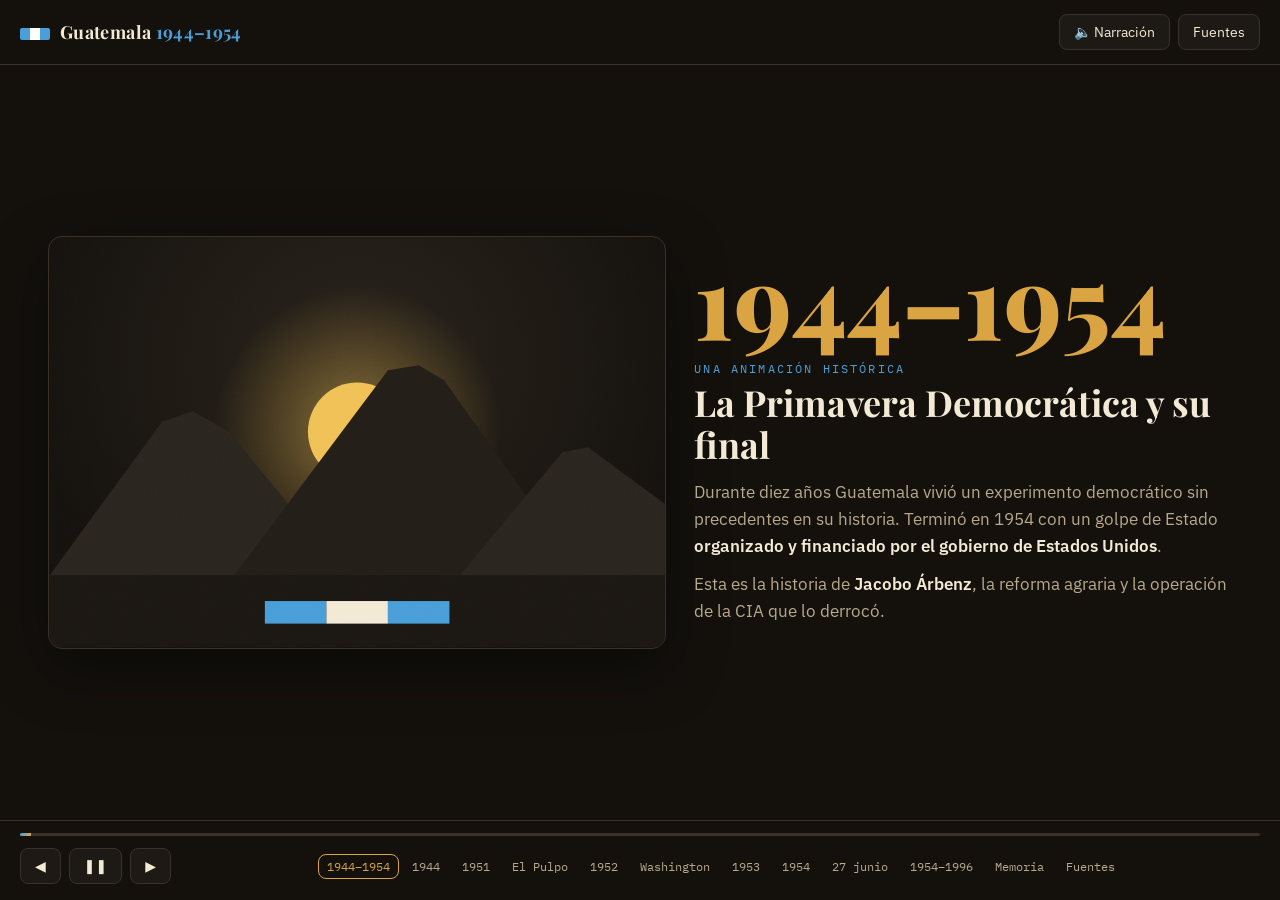
==== guatemala-1954/index.html @ 7e7078a5 "Add Guatemala 1954 history animation Interactive Spanish-language web animation covering the 1944 Oc" ====
<!doctype html>
<html lang="es">
<head>
<meta charset="utf-8">
<meta name="viewport" content="width=device-width, initial-scale=1">
<title>Guatemala 1954</title>
<meta name="description" content="Animación histórica: la Primavera Democrática, el gobierno de Jacobo Árbenz y el golpe de Estado de 1954 respaldado por Estados Unidos.">
<link rel="preconnect" href="https://fonts.googleapis.com">
<link rel="preconnect" href="https://fonts.gstatic.com" crossorigin>
<link href="https://fonts.googleapis.com/css2?family=Playfair+Display:wght@600;800&family=IBM+Plex+Sans:wght@400;500;600&family=IBM+Plex+Mono:wght@500&display=swap" rel="stylesheet">
<style>
  :root {
    --bg: #14110d;
    --panel: #1d1914;
    --paper: #efe4cc;
    --ink: #f3ead6;
    --muted: #b7a98c;
    --line: #3a3228;
    --sky: #4a9fd8;      /* azul de la bandera */
    --green: #6fae5a;
    --gold: #d9a441;
    --red: #c8442f;
    --usa: #8fa3c7;
    --shadow: rgba(0,0,0,.45);
  }
  * { box-sizing: border-box; }
  html, body { margin: 0; height: 100%; }
  body {
    background: var(--bg);
    color: var(--ink);
    font-family: "IBM Plex Sans", system-ui, sans-serif;
    display: flex; flex-direction: column;
    overflow-x: hidden;
  }
  header.top {
    display: flex; align-items: center; justify-content: space-between;
    padding: 14px 20px; border-bottom: 1px solid var(--line); gap: 12px;
  }
  header.top h1 {
    font-family: "Playfair Display", serif; font-size: 18px; margin: 0; letter-spacing: .02em;
  }
  header.top h1 span { color: var(--sky); }
  .flag { display: inline-flex; height: 12px; width: 30px; margin-right: 10px; vertical-align: -1px; border-radius: 2px; overflow: hidden; }
  .flag i { flex: 1; } .flag i:nth-child(1), .flag i:nth-child(3) { background: var(--sky); } .flag i:nth-child(2) { background: #fff; }
  .toplinks { display: flex; gap: 8px; }

  main.stage {
    flex: 1; display: grid; grid-template-columns: minmax(0, 1.15fr) minmax(0, 1fr);
    gap: 28px; padding: 28px clamp(16px, 4vw, 48px); align-items: center;
    max-width: 1280px; width: 100%; margin: 0 auto;
  }
  .art {
    position: relative; aspect-ratio: 3 / 2; width: 100%;
    background: radial-gradient(ellipse at 50% 30%, #2a241c, #16130f 75%);
    border: 1px solid var(--line); border-radius: 14px; overflow: hidden;
    box-shadow: 0 20px 60px var(--shadow);
  }
  .art svg { width: 100%; height: 100%; display: block; }
  .art::after { /* grano de película */
    content: ""; position: absolute; inset: 0; pointer-events: none; opacity: .08; mix-blend-mode: overlay;
    background-image: url("data:image/svg+xml;utf8,<svg xmlns='http://www.w3.org/2000/svg' width='160' height='160'><filter id='n'><feTurbulence baseFrequency='.9' numOctaves='2'/></filter><rect width='100%' height='100%' filter='url(%23n)'/></svg>");
    animation: grain .6s steps(3) infinite;
  }
  @keyframes grain { 0%{transform:translate(0,0)} 50%{transform:translate(-8px,5px)} 100%{transform:translate(4px,-6px)} }

  .text { min-width: 0; }
  .year {
    font-family: "Playfair Display", serif; font-weight: 800;
    font-size: clamp(48px, 8vw, 104px); line-height: .95; color: var(--gold);
  }
  .kicker { font-family: "IBM Plex Mono", monospace; font-size: 12px; letter-spacing: .18em; text-transform: uppercase; color: var(--sky); margin: 14px 0 6px; }
  .title { font-family: "Playfair Display", serif; font-size: clamp(24px, 3vw, 36px); margin: 0 0 14px; line-height: 1.15; }
  .body { color: var(--muted); font-size: clamp(15px, 1.35vw, 17px); line-height: 1.6; }
  .body p { margin: 0 0 10px; }
  .body strong { color: var(--ink); font-weight: 600; }
  .fact { display: inline-block; margin-top: 8px; padding: 8px 12px; border-left: 3px solid var(--gold); background: var(--panel); color: var(--ink); font-size: 14px; }

  .reveal > * { opacity: 0; transform: translateY(14px); animation: rise .8s cubic-bezier(.2,.7,.2,1) forwards; }
  .reveal > *:nth-child(1) { animation-delay: .05s } .reveal > *:nth-child(2) { animation-delay: .25s }
  .reveal > *:nth-child(3) { animation-delay: .45s } .reveal > *:nth-child(4) { animation-delay: .75s }
  .reveal > *:nth-child(5) { animation-delay: 1.05s }
  @keyframes rise { to { opacity: 1; transform: none; } }

  footer.controls {
    border-top: 1px solid var(--line); padding: 12px 20px 16px;
  }
  .progress { height: 3px; background: var(--line); border-radius: 3px; overflow: hidden; margin-bottom: 12px; }
  .progress > div { height: 100%; width: 0; background: linear-gradient(90deg, var(--sky), var(--gold)); }
  .row { display: flex; align-items: center; gap: 10px; flex-wrap: wrap; justify-content: space-between; }
  .btns { display: flex; gap: 8px; }
  button {
    font: inherit; font-size: 14px; color: var(--ink); background: var(--panel);
    border: 1px solid var(--line); border-radius: 8px; padding: 8px 14px; cursor: pointer;
  }
  button:hover { border-color: var(--muted); }
  button[aria-pressed="true"] { border-color: var(--sky); color: var(--sky); }
  .timeline { display: flex; gap: 4px; flex: 1; min-width: 0; justify-content: center; flex-wrap: wrap; }
  .timeline button {
    padding: 4px 8px; font-family: "IBM Plex Mono", monospace; font-size: 12px; color: var(--muted); background: transparent; border-color: transparent;
  }
  .timeline button.on { color: var(--gold); border-color: var(--gold); }

  /* utilidades de animación SVG */
  .draw { stroke-dasharray: var(--len, 1000); stroke-dashoffset: var(--len, 1000); animation: draw var(--d, 2s) ease forwards; animation-delay: var(--delay, 0s); }
  @keyframes draw { to { stroke-dashoffset: 0; } }
  .fade { opacity: 0; animation: fade 1s ease forwards; animation-delay: var(--delay, 0s); }
  @keyframes fade { to { opacity: 1; } }
  .pop { transform-box: fill-box; transform-origin: center; transform: scale(0); animation: pop .6s cubic-bezier(.3,1.6,.5,1) forwards; animation-delay: var(--delay, 0s); }
  @keyframes pop { to { transform: scale(1); } }
  .up { transform-box: fill-box; transform-origin: bottom; transform: scaleY(0); animation: up 1.2s ease forwards; animation-delay: var(--delay, 0s); }
  @keyframes up { to { transform: scaleY(1); } }
  .sway { transform-box: fill-box; transform-origin: bottom center; animation: sway 3s ease-in-out infinite alternate; }
  @keyframes sway { from { transform: rotate(-4deg); } to { transform: rotate(4deg); } }

  @media (max-width: 860px) {
    main.stage { grid-template-columns: 1fr; gap: 18px; padding: 16px; align-items: start; }
    .year { font-size: 56px; }
    .toplinks .hide-sm { display: none; }
    .timeline { flex-basis: 100%; order: -1; justify-content: flex-start; }
    .btns { width: 100%; justify-content: center; }
  }
  @media (prefers-reduced-motion: reduce) {
    *, *::before, *::after { animation-duration: .01ms !important; animation-delay: 0s !important; animation-iteration-count: 1 !important; }
  }
</style>
</head>
<body>
<header class="top">
  <h1><span class="flag"><i></i><i></i><i></i></span>Guatemala <span>1944–1954</span></h1>
  <div class="toplinks">
    <button id="narrate" aria-pressed="false" title="Narración por voz (si el navegador la soporta)">🔈 Narración</button>
    <button id="sourcesBtn" class="hide-sm" title="Ir a fuentes">Fuentes</button>
  </div>
</header>

<main class="stage">
  <div class="art" id="art" aria-hidden="true"></div>
  <section class="text" id="text" aria-live="polite"></section>
</main>

<footer class="controls">
  <div class="progress"><div id="bar"></div></div>
  <div class="row">
    <div class="btns">
      <button id="prev" aria-label="Escena anterior">◀</button>
      <button id="play" aria-label="Pausar">❚❚</button>
      <button id="next" aria-label="Escena siguiente">▶</button>
    </div>
    <nav class="timeline" id="timeline" aria-label="Línea de tiempo"></nav>
  </div>
</footer>

<script>
/* ---------- Piezas de ilustración reutilizables ---------- */
const volcanoes = (y = 330) => `
  <path d="M0 ${y} L110 ${y-150} L140 ${y-160} L175 ${y-140} L290 ${y} Z" fill="#2c2620"/>
  <path d="M180 ${y} L330 ${y-200} L360 ${y-205} L385 ${y-190} L520 ${y} Z" fill="#241f19"/>
  <path d="M400 ${y} L500 ${y-120} L525 ${y-125} L600 ${y-70} L600 ${y} Z" fill="#2c2620"/>
  <rect y="${y}" width="600" height="${400-y}" fill="#1c1813"/>`;

const person = (x, y, s = 1, color = '#d9c9a8', armUp = false) => `
  <g transform="translate(${x} ${y}) scale(${s})" fill="${color}">
    <circle cx="0" cy="-34" r="7"/>
    <rect x="-7" y="-26" width="14" height="26" rx="5"/>
    ${armUp ? `<rect x="5" y="-48" width="4" height="24" rx="2" transform="rotate(15 7 -24)"/>` : ''}
  </g>`;

const bananaPlant = (x, y, s = 1, delay = 0) => `
  <g transform="translate(${x} ${y}) scale(${s})">
    <g class="up" style="--delay:${delay}s">
      <rect x="-3" y="-60" width="6" height="60" fill="#6b5a36"/>
      <g class="sway">
        <path d="M0 -58 C -30 -80 -50 -70 -58 -55 C -35 -62 -18 -60 0 -54Z" fill="#5c9a47"/>
        <path d="M0 -58 C 30 -84 52 -72 60 -58 C 36 -64 18 -60 0 -54Z" fill="#6fae5a"/>
        <path d="M0 -58 C -8 -90 8 -100 14 -96 C 6 -86 4 -72 0 -56Z" fill="#7cbd63"/>
        <ellipse cx="6" cy="-48" rx="6" ry="9" fill="#d9c441"/>
      </g>
    </g>
  </g>`;

const plane = (fill = '#8fa3c7') => `
  <g fill="${fill}">
    <path d="M0 0 L60 -4 L70 0 L60 4 Z"/>
    <path d="M28 -2 L18 -26 L26 -26 L42 -2 Z"/>
    <path d="M28 2 L18 26 L26 26 L42 2 Z"/>
    <path d="M2 -1 L-4 -12 L4 -12 L10 -1 Z"/>
  </g>`;

/* ---------- Escenas ---------- */
const scenes = [
  {
    year: '1944–1954', kicker: 'Una animación histórica', dur: 10,
    title: 'La Primavera Democrática y su final',
    body: `<p>Durante diez años Guatemala vivió un experimento democrático sin precedentes en su historia. Terminó en 1954 con un golpe de Estado <strong>organizado y financiado por el gobierno de Estados Unidos</strong>.</p>
           <p>Esta es la historia de <strong>Jacobo Árbenz</strong>, la reforma agraria y la operación de la CIA que lo derrocó.</p>`,
    say: 'Entre 1944 y 1954, Guatemala vivió diez años de primavera democrática. Terminaron con un golpe de Estado organizado y financiado por el gobierno de Estados Unidos.',
    art: () => `
      <svg viewBox="0 0 600 400">
        <defs><radialGradient id="sun"><stop offset="0" stop-color="#f3c85a"/><stop offset="1" stop-color="#d9a441" stop-opacity="0"/></radialGradient></defs>
        <g style="animation: sunrise 6s ease-out forwards; transform: translateY(160px)">
          <circle cx="300" cy="190" r="140" fill="url(#sun)" opacity=".5"/>
          <circle cx="300" cy="190" r="48" fill="#f0c257"/>
        </g>
        <style>@keyframes sunrise { to { transform: translateY(0); } }</style>
        ${volcanoes()}
        <g class="fade" style="--delay:1.5s">
          <rect x="210" y="355" width="60" height="22" fill="#4a9fd8"/><rect x="270" y="355" width="60" height="22" fill="#f3ead6"/><rect x="330" y="355" width="60" height="22" fill="#4a9fd8"/>
        </g>
      </svg>`
  },
  {
    year: '1944', kicker: 'Revolución de Octubre', dur: 11,
    title: 'Cae la dictadura',
    body: `<p>Tras 13 años de dictadura de <strong>Jorge Ubico</strong>, maestros, estudiantes y trabajadores salen a las calles. Ubico renuncia en julio y, el <strong>20 de octubre de 1944</strong>, un levantamiento cívico-militar derroca a su sucesor.</p>
           <p>En las primeras elecciones libres gana el maestro <strong>Juan José Arévalo</strong> (1945–1951): nueva Constitución, Código de Trabajo, seguro social y autonomía universitaria.</p>`,
    say: 'En 1944, maestros, estudiantes y trabajadores derrocan a la dictadura de Jorge Ubico. El maestro Juan José Arévalo gana las primeras elecciones libres y aprueba el Código de Trabajo y el seguro social.',
    art: () => {
      let crowd = '';
      for (let row = 0; row < 3; row++)
        for (let i = 0; i < 14; i++) {
          const x = 30 + i * 41 + (row % 2) * 20, y = 300 + row * 34;
          crowd += `<g class="fade" style="--delay:${(row * 0.3 + i * 0.06).toFixed(2)}s">${person(x, y, 1 + row * 0.12, row === 2 ? '#e8dbbd' : '#bfae8c', (i + row) % 3 === 0)}</g>`;
        }
      return `
      <svg viewBox="0 0 600 400">
        <rect x="120" y="60" width="360" height="140" fill="none"/>
        <g class="fade" style="--delay:.3s">
          <path d="M120 90 L480 90 L470 150 L130 150 Z" fill="#c8442f"/>
          <text x="300" y="130" text-anchor="middle" font-family="Playfair Display" font-size="30" font-weight="800" fill="#f3ead6">¡LIBERTAD!</text>
          <line x1="125" y1="90" x2="125" y2="300" stroke="#8b7a5c" stroke-width="4"/>
          <line x1="475" y1="90" x2="475" y2="300" stroke="#8b7a5c" stroke-width="4"/>
        </g>
        ${crowd}
        <text x="300" y="45" text-anchor="middle" font-family="IBM Plex Mono" font-size="14" fill="#b7a98c" class="fade" style="--delay:2s">20 · X · 1944</text>
      </svg>`;
    }
  },
  {
    year: '1951', kicker: 'Elecciones de 1950', dur: 11,
    title: 'Jacobo Árbenz llega al poder',
    body: `<p>El coronel <strong>Jacobo Árbenz Guzmán</strong>, uno de los líderes de la revolución, gana las elecciones de noviembre de 1950 con alrededor del <strong>65 % de los votos</strong> y asume el 15 de marzo de 1951.</p>
           <p>Su programa: modernizar la economía, construir una carretera y un puerto propios en el Atlántico, una hidroeléctrica… y sobre todo, una <strong>reforma agraria</strong>.</p>`,
    say: 'En 1950, Jacobo Árbenz gana las elecciones con cerca del sesenta y cinco por ciento de los votos. Su programa central: una reforma agraria.',
    art: () => {
      let ballots = '';
      for (let i = 0; i < 9; i++) {
        const x = 250 + (i % 3) * 40, d = (i * 0.35).toFixed(2);
        ballots += `<rect x="${x}" y="40" width="26" height="34" rx="2" fill="#efe4cc" style="animation: drop 1.1s ease-in ${d}s forwards; opacity:0"/>`;
      }
      return `
      <svg viewBox="0 0 600 400">
        <style>@keyframes drop { 0%{opacity:0; transform:translateY(-20px)} 15%{opacity:1} 90%{opacity:1; transform:translateY(130px)} 100%{opacity:0; transform:translateY(140px)} }
               @keyframes fill65 { to { width: 234px; } }</style>
        ${ballots}
        <rect x="220" y="190" width="160" height="110" rx="6" fill="#3a3228" stroke="#8b7a5c" stroke-width="2"/>
        <rect x="260" y="186" width="80" height="8" rx="3" fill="#14110d"/>
        <text x="300" y="255" text-anchor="middle" font-family="IBM Plex Mono" font-size="14" fill="#b7a98c">VOTO</text>
        <g class="fade" style="--delay:3.2s">
          <rect x="120" y="330" width="360" height="22" rx="4" fill="#2a241c"/>
          <rect x="120" y="330" width="0" height="22" rx="4" fill="#4a9fd8" style="animation: fill65 2s ease 3.4s forwards"/>
          <text x="120" y="372" font-family="IBM Plex Mono" font-size="13" fill="#b7a98c">Árbenz ≈ 65 %</text>
          <text x="480" y="372" text-anchor="end" font-family="IBM Plex Mono" font-size="13" fill="#b7a98c">otros</text>
        </g>
      </svg>`;
    }
  },
  {
    year: 'El Pulpo', kicker: 'United Fruit Company', dur: 12,
    title: 'Una empresa con poder de Estado',
    body: `<p>La estadounidense <strong>United Fruit Company</strong> —llamada “El Pulpo”— era el mayor terrateniente de Guatemala. Gran parte de sus tierras estaba <strong>sin cultivar</strong>.</p>
           <p>Además controlaba el ferrocarril (IRCA) y el principal puerto del Atlántico, Puerto Barrios, y pagaba muy pocos impuestos gracias a concesiones de las dictaduras anteriores.</p>`,
    say: 'La United Fruit Company, conocida como El Pulpo, era el mayor terrateniente del país, y controlaba el ferrocarril y el principal puerto del Atlántico. Gran parte de sus tierras estaban sin cultivar.',
    art: () => {
      let plants = '';
      [60, 130, 200, 270, 340, 410, 480, 550].forEach((x, i) => plants += bananaPlant(x, 250, 0.9, i * 0.15));
      let tentacles = '';
      for (let i = 0; i < 8; i++) {
        const a = -Math.PI + (i + 0.5) * Math.PI / 8;
        const ex = 300 + Math.cos(a) * 280, ey = 105 - Math.sin(a) * -90 + 60;
        tentacles += `<path class="draw" style="--len:420;--d:2.4s;--delay:${1.5 + i * 0.1}s" d="M300 110 Q ${300 + Math.cos(a) * 130} ${150 + i % 2 * 30} ${ex.toFixed(0)} ${ey.toFixed(0)}" stroke="#a8453a" stroke-width="${7 - Math.abs(i - 3.5)}" fill="none" stroke-linecap="round" opacity=".9"/>`;
      }
      return `
      <svg viewBox="0 0 600 400">
        <style>@keyframes train { from { transform: translateX(-260px) } to { transform: translateX(640px) } }</style>
        <rect y="250" width="600" height="150" fill="#1f1b15"/>
        ${plants}
        <line x1="0" y1="330" x2="600" y2="330" stroke="#5b4e3b" stroke-width="3"/>
        <line x1="0" y1="340" x2="600" y2="340" stroke="#5b4e3b" stroke-width="3"/>
        <g style="animation: train 7s linear 1s infinite; transform: translateX(-260px)">
          <rect x="0" y="300" width="60" height="30" rx="3" fill="#3f6fa0"/><rect x="40" y="288" width="18" height="14" fill="#3f6fa0"/>
          <rect x="66" y="304" width="52" height="26" fill="#6d5a3a"/><rect x="124" y="304" width="52" height="26" fill="#6d5a3a"/><rect x="182" y="304" width="52" height="26" fill="#6d5a3a"/>
          <text x="92" y="322" text-anchor="middle" font-family="IBM Plex Mono" font-size="10" fill="#efe4cc">UFCo</text>
          <text x="150" y="322" text-anchor="middle" font-family="IBM Plex Mono" font-size="10" fill="#efe4cc">UFCo</text>
          <text x="208" y="322" text-anchor="middle" font-family="IBM Plex Mono" font-size="10" fill="#efe4cc">UFCo</text>
        </g>
        ${tentacles}
        <g class="pop" style="--delay:1.2s">
          <ellipse cx="300" cy="80" rx="62" ry="50" fill="#b8503f"/>
          <circle cx="280" cy="85" r="8" fill="#14110d"/><circle cx="320" cy="85" r="8" fill="#14110d"/>
          <text x="300" y="60" text-anchor="middle" font-family="Playfair Display" font-weight="800" font-size="16" fill="#efe4cc">UFCo</text>
        </g>
      </svg>`;
    }
  },
  {
    year: '1952', kicker: 'Decreto 900 · 17 de junio', dur: 13,
    title: 'La Reforma Agraria',
    body: `<p>El <strong>Decreto 900</strong> expropió únicamente <strong>tierras ociosas</strong> de las grandes fincas y las repartió entre campesinos. Los dueños eran indemnizados con bonos según el valor que ellos mismos habían declarado para pagar impuestos.</p>
           <p>Unas <strong>100 000 familias</strong> recibieron tierra. A la United Fruit se le expropiaron cerca de 400 000 acres; el gobierno ofreció unos <strong>US$ 627 000</strong>, mientras Washington reclamó casi <strong>US$ 16 millones</strong> en su nombre.</p>`,
    say: 'El Decreto novecientos expropió las tierras ociosas de las grandes fincas y las repartió entre unas cien mil familias campesinas. Entre las tierras expropiadas estaban cientos de miles de acres de la United Fruit.',
    art: () => {
      let plots = '';
      const cols = 10, rows = 5;
      for (let r = 0; r < rows; r++)
        for (let c = 0; c < cols; c++) {
          const i = r * cols + c, x = 40 + c * 52, y = 70 + r * 44;
          const idle = (i * 7) % 10 < 7;
          plots += `<rect x="${x}" y="${y}" width="46" height="38" rx="3" fill="#3a3228" ${idle ? `style="animation: toGreen .6s ease ${(1.5 + i * 0.05).toFixed(2)}s forwards"` : ''}/>`;
          if (idle && i % 3 === 0) plots += `<g class="fade" style="--delay:${(2.2 + i * 0.05).toFixed(2)}s">${person(x + 23, y + 34, 0.55, '#efe4cc')}</g>`;
        }
      return `
      <svg viewBox="0 0 600 400">
        <style>@keyframes toGreen { to { fill: #5c9a47; } }</style>
        <text x="40" y="52" font-family="IBM Plex Mono" font-size="13" fill="#b7a98c" class="fade">TIERRA OCIOSA → TIERRA CULTIVADA</text>
        ${plots}
        <g class="fade" style="--delay:3.5s">
          <text x="300" y="340" text-anchor="middle" font-family="Playfair Display" font-weight="800" font-size="40" fill="#d9a441" id="counter">0</text>
          <text x="300" y="366" text-anchor="middle" font-family="IBM Plex Mono" font-size="13" fill="#b7a98c">familias beneficiadas (aprox.)</text>
        </g>
      </svg>`;
    },
    onEnter(root) {
      const el = root.querySelector('#counter'); if (!el) return;
      const start = performance.now() + 3500, target = 100000;
      const tick = t => {
        if (!el.isConnected) return;
        const p = Math.min(1, Math.max(0, (t - start) / 2500));
        el.textContent = Math.round(target * (1 - Math.pow(1 - p, 3))).toLocaleString('es-GT');
        if (p < 1) requestAnimationFrame(tick);
      };
      requestAnimationFrame(tick);
    }
  },
  {
    year: 'Washington', kicker: 'Guerra Fría', dur: 13,
    title: 'Intereses cruzados',
    body: `<p>En plena Guerra Fría, el gobierno de <strong>Eisenhower</strong> presentó la reforma como una amenaza comunista. Los hermanos Dulles —<strong>John Foster</strong>, secretario de Estado, y <strong>Allen</strong>, director de la CIA— tenían vínculos previos con la United Fruit a través del bufete Sullivan &amp; Cromwell.</p>
           <p>La empresa contrató al publicista <strong>Edward Bernays</strong> para una campaña de prensa que retrató a Guatemala como una “cabeza de playa soviética”.</p>`,
    say: 'En plena Guerra Fría, el gobierno de Eisenhower presentó la reforma agraria como una amenaza comunista. Los hermanos Dulles, al frente del Departamento de Estado y de la CIA, tenían vínculos previos con la United Fruit.',
    art: () => {
      const nodes = [
        { id: 'UFCo', x: 300, y: 80, c: '#b8503f' },
        { id: 'CIA · A. Dulles', x: 120, y: 200, c: '#8fa3c7' },
        { id: 'Depto. de Estado · J. F. Dulles', x: 470, y: 200, c: '#8fa3c7' },
        { id: 'Casa Blanca · Eisenhower', x: 300, y: 320, c: '#8fa3c7' },
        { id: 'Prensa · Bernays', x: 110, y: 340, c: '#d9a441' },
        { id: 'Sullivan & Cromwell', x: 490, y: 340, c: '#d9a441' },
      ];
      const edges = [[0,1],[0,2],[1,3],[2,3],[0,4],[0,5],[5,1],[5,2],[1,2]];
      let svg = '';
      edges.forEach(([a, b], i) => {
        const A = nodes[a], B = nodes[b], len = Math.hypot(A.x - B.x, A.y - B.y);
        svg += `<line class="draw" style="--len:${len.toFixed(0)};--d:1.2s;--delay:${(1 + i * 0.35).toFixed(2)}s" x1="${A.x}" y1="${A.y}" x2="${B.x}" y2="${B.y}" stroke="#6b5f4c" stroke-width="2"/>`;
      });
      nodes.forEach((n, i) => {
        svg += `<g class="pop" style="--delay:${(i * 0.2).toFixed(1)}s"><circle cx="${n.x}" cy="${n.y}" r="14" fill="${n.c}"/>
                <text x="${n.x}" y="${n.y + 32}" text-anchor="middle" font-family="IBM Plex Sans" font-weight="600" font-size="13" fill="#f3ead6">${n.id.replace('&', '&amp;')}</text></g>`;
      });
      return `<svg viewBox="0 0 600 400">${svg}</svg>`;
    }
  },
  {
    year: '1953', kicker: 'Operación PBSUCCESS', dur: 13,
    title: 'La CIA planea el golpe',
    body: `<p>En agosto de 1953 Eisenhower autoriza una operación encubierta de la CIA con un presupuesto de varios millones de dólares: <strong>PBSUCCESS</strong>.</p>
           <p>El plan combinaba guerra psicológica —la emisora clandestina <strong>“La Voz de la Liberación”</strong>, panfletos, rumores—, presión diplomática en la OEA, y un pequeño ejército armado y entrenado en Honduras y Nicaragua bajo el mando del coronel exiliado <strong>Carlos Castillo Armas</strong>.</p>`,
    say: 'En agosto de 1953, Eisenhower autoriza la operación encubierta PBSUCCESS. La CIA combina propaganda por radio, presión diplomática y un pequeño ejército entrenado en Honduras y Nicaragua, al mando de Carlos Castillo Armas.',
    art: () => `
      <svg viewBox="0 0 600 400">
        <style>
          @keyframes stamp { 0%{opacity:0; transform:scale(2.2) rotate(-14deg)} 60%{opacity:1; transform:scale(.95) rotate(-14deg)} 100%{opacity:1; transform:scale(1) rotate(-14deg)} }
          @keyframes wave { 0%{opacity:.9; transform:scale(.3)} 100%{opacity:0; transform:scale(1.6)} }
        </style>
        <g class="fade">
          <rect x="50" y="60" width="250" height="300" rx="4" fill="#efe4cc"/>
          <text x="70" y="95" font-family="IBM Plex Mono" font-size="13" fill="#3a3228">MEMORANDUM</text>
          <text x="70" y="115" font-family="IBM Plex Mono" font-size="11" fill="#6b5f4c">SUBJECT: PBSUCCESS</text>
          ${[140,160,180,200,220,240,260,280,300].map((y, i) => `<rect x="70" y="${y}" width="${150 + (i * 37) % 60}" height="7" fill="${i % 3 === 1 ? '#14110d' : '#b9ab8e'}"/>`).join('')}
          <g style="transform-origin:175px 210px; opacity:0; animation: stamp .5s ease-out 1.6s forwards">
            <rect x="95" y="185" width="160" height="50" rx="4" fill="none" stroke="#c8442f" stroke-width="4"/>
            <text x="175" y="220" text-anchor="middle" font-family="IBM Plex Mono" font-weight="500" font-size="26" fill="#c8442f">SECRET</text>
          </g>
        </g>
        <g class="fade" style="--delay:2.5s">
          <path d="M450 330 L470 150 L490 330 Z M458 260 L482 260 M462 220 L478 220" stroke="#8fa3c7" stroke-width="4" fill="none"/>
          <circle cx="470" cy="145" r="7" fill="#d9a441"/>
          ${[0, 1, 2].map(i => `<circle cx="470" cy="145" r="60" fill="none" stroke="#d9a441" stroke-width="3" style="transform-origin:470px 145px; animation: wave 2.4s ease-out ${2.6 + i * 0.8}s infinite; opacity:0"/>`).join('')}
          <text x="470" y="365" text-anchor="middle" font-family="IBM Plex Mono" font-size="12" fill="#b7a98c">“La Voz de la Liberación”</text>
        </g>
      </svg>`
  },
  {
    year: '1954', kicker: '18 de junio', dur: 13,
    title: 'La invasión',
    body: `<p>En mayo llega a Puerto Barrios el barco <strong>Alfhem</strong> con armas checoslovacas compradas por Guatemala ante el embargo estadounidense; Washington lo usa como prueba de la “amenaza soviética”.</p>
           <p>El <strong>18 de junio</strong> Castillo Armas cruza desde Honduras con unos <strong>480 hombres</strong>. Militarmente la fuerza era débil, pero aviones pilotados por mercenarios contratados por la CIA bombardean la capital y otras ciudades, y la radio clandestina difunde pánico.</p>`,
    say: 'El dieciocho de junio de 1954, Castillo Armas cruza desde Honduras con unos cuatrocientos ochenta hombres. Aviones contratados por la CIA bombardean la capital mientras la radio clandestina siembra el pánico.',
    art: () => `
      <svg viewBox="0 0 600 400">
        <style>
          @keyframes fly { from { transform: translate(-120px, 60px) } to { transform: translate(680px, -40px) } }
          @keyframes bomb { 0%{opacity:0; transform:translateY(0)} 10%{opacity:1} 100%{opacity:1; transform:translateY(150px)} }
          @keyframes boom { 0%{opacity:0; transform:scale(.2)} 30%{opacity:1} 100%{opacity:0; transform:scale(1.8)} }
        </style>
        <!-- mapa esquemático -->
        <path class="fade" d="M70 120 L250 110 L260 60 L330 60 L330 170 L380 200 L420 240 L380 300 L300 330 L200 320 L110 280 L60 200 Z" fill="#2c3a2a" stroke="#6fae5a" stroke-width="2"/>
        <path class="fade" style="--delay:.3s" d="M420 240 L380 200 L430 170 L560 180 L580 240 L500 280 Z" fill="#2a2a33" stroke="#8b7a5c" stroke-width="2"/>
        <text x="210" y="225" text-anchor="middle" font-family="Playfair Display" font-weight="800" font-size="22" fill="#6fae5a" class="fade">GUATEMALA</text>
        <text x="500" y="228" text-anchor="middle" font-family="IBM Plex Mono" font-size="12" fill="#b7a98c" class="fade">HONDURAS</text>
        <circle cx="170" cy="265" r="6" fill="#efe4cc" class="pop" style="--delay:.6s"/>
        <text x="170" y="290" text-anchor="middle" font-family="IBM Plex Mono" font-size="11" fill="#efe4cc" class="fade" style="--delay:.6s">Ciudad de Guatemala</text>
        <path class="draw" style="--len:230;--d:3s;--delay:1.2s" d="M480 215 C 420 215 380 230 330 240" stroke="#c8442f" stroke-width="5" fill="none" stroke-dasharray="230" marker-end="url(#arr)"/>
        <defs><marker id="arr" viewBox="0 0 10 10" refX="5" refY="5" markerWidth="4" markerHeight="4" orient="auto"><path d="M0 0 L10 5 L0 10 Z" fill="#c8442f"/></marker></defs>
        <text x="410" y="265" font-family="IBM Plex Mono" font-size="11" fill="#c8442f" class="fade" style="--delay:2.5s">~480 hombres</text>
        <g style="animation: fly 6s linear 2.5s infinite; transform: translate(-120px, 60px)">
          <g transform="translate(0 70)">${plane('#8fa3c7')}</g>
        </g>
        ${[0, 1].map(i => `
          <circle cx="170" cy="${110}" r="4" fill="#14110d" style="animation: bomb 1s ease-in ${4.2 + i * 1.2}s forwards; opacity:0"/>
          <circle cx="170" cy="265" r="30" fill="#d9a441" style="transform-origin:170px 265px; animation: boom 1s ease-out ${5.2 + i * 1.2}s forwards; opacity:0"/>`).join('')}
      </svg>`
  },
  {
    year: '27 junio', kicker: '1954', dur: 12,
    title: 'Árbenz renuncia',
    body: `<p>Presionado por los altos mandos del ejército —que temían una intervención directa de Estados Unidos— Árbenz anuncia su renuncia por radio la noche del <strong>27 de junio de 1954</strong>. Denuncia que la United Fruit y los círculos gobernantes de EE. UU. están detrás del ataque.</p>
           <p>Se asila en la embajada de México y parte al exilio, donde muere en 1971. En pocas semanas <strong>Castillo Armas</strong> asume el poder.</p>`,
    say: 'La noche del veintisiete de junio de 1954, presionado por el ejército, Árbenz anuncia su renuncia por radio. Parte al exilio, y en pocas semanas Castillo Armas asume el poder.',
    art: () => `
      <svg viewBox="0 0 600 400">
        <style>
          @keyframes glow { 0%,100%{opacity:.35} 50%{opacity:.9} }
          @keyframes dim { to { opacity: .15 } }
        </style>
        <rect width="600" height="400" fill="#0e0c09" class="fade"/>
        <g class="fade" style="--delay:.3s">
          <rect x="190" y="130" width="220" height="150" rx="18" fill="#5a4630" stroke="#2a2016" stroke-width="4"/>
          <rect x="210" y="150" width="120" height="110" rx="10" fill="#3a2d1e"/>
          ${[0,1,2,3,4,5].map(i => `<line x1="220" y1="${162 + i * 16}" x2="320" y2="${162 + i * 16}" stroke="#2a2016" stroke-width="5"/>`).join('')}
          <rect x="345" y="155" width="50" height="22" rx="3" fill="#d9a441" style="animation: glow 1.6s ease-in-out infinite"/>
          <circle cx="358" cy="220" r="12" fill="#2a2016"/><circle cx="385" cy="220" r="12" fill="#2a2016"/>
        </g>
        <text x="300" y="330" text-anchor="middle" font-family="Playfair Display" font-size="22" font-style="italic" fill="#efe4cc" class="fade" style="--delay:1.5s">Transmisión nacional — 21:15 h</text>
        <g class="fade" style="--delay:3s">
          <text x="300" y="80" text-anchor="middle" font-family="Playfair Display" font-weight="800" font-size="28" fill="#c8442f">FIN DE LA PRIMAVERA</text>
        </g>
      </svg>`
  },
  {
    year: '1954–1996', kicker: 'Consecuencias', dur: 13,
    title: 'Una herida de décadas',
    body: `<p>El nuevo régimen <strong>anula la reforma agraria</strong> y devuelve las tierras, persigue a sindicatos y opositores, y retira el voto a los analfabetos.</p>
           <p>La inestabilidad desemboca en el <strong>conflicto armado interno (1960–1996)</strong>. La Comisión para el Esclarecimiento Histórico estimó más de <strong>200 000 personas muertas o desaparecidas</strong>, en su gran mayoría mayas, y atribuyó la inmensa mayoría de las violaciones al Estado.</p>`,
    say: 'El nuevo régimen anula la reforma agraria. La inestabilidad desemboca en un conflicto armado interno de treinta y seis años, con más de doscientas mil personas muertas o desaparecidas.',
    art: () => {
      const marks = [1954, 1960, 1970, 1982, 1996];
      let tl = `<line class="draw" style="--len:480;--d:3s" x1="60" y1="200" x2="540" y2="200" stroke="#6b5f4c" stroke-width="3"/>`;
      marks.forEach((m, i) => {
        const x = 60 + (m - 1954) / (1996 - 1954) * 480;
        tl += `<g class="pop" style="--delay:${(0.4 + (x - 60) / 480 * 3).toFixed(2)}s"><circle cx="${x}" cy="200" r="7" fill="${m === 1954 ? '#c8442f' : '#d9a441'}"/></g>
               <text x="${x}" y="${i % 2 ? 240 : 175}" text-anchor="middle" font-family="IBM Plex Mono" font-size="13" fill="#b7a98c" class="fade" style="--delay:${(0.5 + (x - 60) / 480 * 3).toFixed(2)}s">${m}</text>`;
      });
      let candles = '';
      for (let i = 0; i < 9; i++) {
        const x = 140 + i * 40;
        candles += `<g class="fade" style="--delay:${(3.5 + i * 0.15).toFixed(2)}s">
          <rect x="${x - 5}" y="310" width="10" height="36" fill="#efe4cc"/>
          <path d="M${x} 294 C ${x - 6} 302 ${x - 4} 310 ${x} 310 C ${x + 4} 310 ${x + 6} 302 ${x} 294Z" fill="#f0c257" style="transform-box:fill-box; transform-origin:bottom; animation: flick ${(0.8 + (i % 3) * 0.2).toFixed(1)}s ease-in-out infinite alternate"/></g>`;
      }
      return `<svg viewBox="0 0 600 400"><style>@keyframes flick { from{transform:scaleY(.85) skewX(-4deg)} to{transform:scaleY(1.1) skewX(4deg)} }</style>
        <text x="300" y="90" text-anchor="middle" font-family="Playfair Display" font-weight="800" font-size="40" fill="#efe4cc" class="fade">+200 000</text>
        <text x="300" y="116" text-anchor="middle" font-family="IBM Plex Mono" font-size="12" fill="#b7a98c" class="fade" style="--delay:.3s">víctimas del conflicto armado (CEH, 1999)</text>
        ${tl}${candles}</svg>`;
    }
  },
  {
    year: 'Memoria', kicker: 'Reconocimiento', dur: 14,
    title: 'La verdad sale a la luz',
    body: `<p>En <strong>1997</strong> la CIA desclasifica miles de documentos sobre la operación. En <strong>1999</strong>, en Guatemala, el presidente <strong>Bill Clinton</strong> reconoce que el apoyo de EE. UU. a las fuerzas militares responsables de la represión “fue un error”.</p>
           <p>En <strong>2011</strong> el Estado de Guatemala pide perdón públicamente a la familia de Jacobo Árbenz y reconoce que su derrocamiento fue un crimen contra el pueblo guatemalteco.</p>
           <span class="fact">Recordar la historia es la mejor defensa de la democracia.</span>`,
    say: 'En 1997 la CIA desclasifica los documentos de la operación. En 1999 el presidente Clinton reconoce el error del apoyo estadounidense a la represión. Y en 2011 el Estado de Guatemala pide perdón a la familia de Jacobo Árbenz.',
    art: () => `
      <svg viewBox="0 0 600 400">
        <style>@keyframes slide { from { transform: translateY(0) } to { transform: translateY(-90px) } }</style>
        <g class="fade">
          <rect x="140" y="170" width="320" height="170" rx="6" fill="#3a3228"/>
          <rect x="140" y="170" width="320" height="30" fill="#4a3f33"/>
        </g>
        ${[0, 1, 2].map(i => `
          <g style="animation: slide 1.6s ease ${(0.8 + i * 0.5).toFixed(1)}s forwards">
            <rect x="${170 + i * 90}" y="${190 + i * 4}" width="80" height="100" rx="2" fill="#efe4cc" transform="rotate(${(i - 1) * 6} ${210 + i * 90} 240)"/>
            <text x="${210 + i * 90}" y="${225 + i * 4}" text-anchor="middle" font-family="IBM Plex Mono" font-size="10" fill="#c8442f" transform="rotate(${(i - 1) * 6} ${210 + i * 90} 240)">DECLASSIFIED</text>
          </g>`).join('')}
        <g class="fade" style="--delay:3s">
          <rect x="240" y="352" width="40" height="18" fill="#4a9fd8"/><rect x="280" y="352" width="40" height="18" fill="#f3ead6"/><rect x="320" y="352" width="40" height="18" fill="#4a9fd8"/>
        </g>
        <text x="300" y="60" text-anchor="middle" font-family="IBM Plex Mono" font-size="14" fill="#b7a98c" class="fade" style="--delay:2.4s">1997 · 1999 · 2011</text>
      </svg>`
  },
  {
    year: 'Fuentes', kicker: 'Para saber más', dur: 20, sources: true,
    title: 'Lecturas recomendadas',
    body: `<p>• Comisión para el Esclarecimiento Histórico, <em>Guatemala: Memoria del Silencio</em> (1999).</p>
           <p>• Piero Gleijeses, <em>Shattered Hope: The Guatemalan Revolution and the United States, 1944–1954</em> (1991).</p>
           <p>• Stephen Schlesinger y Stephen Kinzer, <em>Fruta amarga: la CIA en Guatemala</em> (1982).</p>
           <p>• Nick Cullather, <em>Secret History: The CIA's Classified Account of Its Operations in Guatemala</em> (1999).</p>
           <p>• Documentos desclasificados: Office of the Historian (FRUS, Guatemala 1952–1954) y National Security Archive.</p>`,
    say: 'Gracias por ver. Consulta las fuentes para profundizar en esta historia.',
    art: () => `
      <svg viewBox="0 0 600 400">
        ${volcanoes(340)}
        ${[0,1,2,3,4].map(i => `<rect class="up" style="--delay:${(i * 0.25).toFixed(2)}s" x="${170 + i * 55}" y="${160 - (i % 2) * 20}" width="42" height="${180 + (i % 2) * 20}" rx="3" fill="${['#4a9fd8','#d9a441','#c8442f','#6fae5a','#8fa3c7'][i]}" opacity=".85"/>`).join('')}
        <text x="300" y="80" text-anchor="middle" font-family="Playfair Display" font-weight="800" font-size="34" fill="#efe4cc" class="fade" style="--delay:1.5s">Nunca más</text>
      </svg>`
  },
];

/* ---------- Motor de la animación ---------- */
const $ = id => document.getElementById(id);
const art = $('art'), text = $('text'), bar = $('bar'), timeline = $('timeline');
let idx = 0, playing = true, elapsed = 0, last = performance.now(), narrate = false;

scenes.forEach((s, i) => {
  const b = document.createElement('button');
  b.textContent = s.year.length > 10 ? s.year.split('–')[0] : s.year;
  b.title = s.title;
  b.onclick = () => go(i);
  timeline.appendChild(b);
});

function speak(s) {
  if (!('speechSynthesis' in window)) return;
  speechSynthesis.cancel();
  if (!narrate || !s.say) return;
  const u = new SpeechSynthesisUtterance(s.say);
  u.lang = 'es-MX';
  const v = speechSynthesis.getVoices().find(v => v.lang && v.lang.startsWith('es'));
  if (v) u.voice = v;
  u.rate = 1;
  speechSynthesis.speak(u);
}

function go(i) {
  idx = (i + scenes.length) % scenes.length;
  const s = scenes[idx];
  elapsed = 0;
  art.innerHTML = s.art();
  text.innerHTML = `<div class="reveal">
      <div class="year">${s.year}</div>
      <div class="kicker">${s.kicker}</div>
      <h2 class="title">${s.title}</h2>
      <div class="body">${s.body}</div>
    </div>`;
  if (s.onEnter) s.onEnter(art);
  [...timeline.children].forEach((b, j) => b.classList.toggle('on', j === idx));
  speak(s);
}

function setPlaying(p) {
  playing = p;
  $('play').textContent = p ? '❚❚' : '►';
  $('play').setAttribute('aria-label', p ? 'Pausar' : 'Reproducir');
  document.querySelectorAll('.art *').forEach(el => el.style.animationPlayState = p ? 'running' : 'paused');
  if ('speechSynthesis' in window) p ? speechSynthesis.resume() : speechSynthesis.pause();
}

function loop(t) {
  const dt = (t - last) / 1000; last = t;
  if (playing) {
    elapsed += dt;
    const d = scenes[idx].dur;
    if (elapsed >= d) {
      if (idx < scenes.length - 1) go(idx + 1); else { elapsed = d; setPlaying(false); }
    }
  }
  bar.style.width = ((idx + Math.min(1, elapsed / scenes[idx].dur)) / scenes.length * 100) + '%';
  requestAnimationFrame(loop);
}

$('prev').onclick = () => go(idx - 1);
$('next').onclick = () => go(idx + 1);
$('play').onclick = () => {
  if (!playing && idx === scenes.length - 1 && elapsed >= scenes[idx].dur) go(0);
  setPlaying(!playing);
};
$('sourcesBtn').onclick = () => go(scenes.findIndex(s => s.sources));
$('narrate').onclick = () => {
  narrate = !narrate;
  $('narrate').setAttribute('aria-pressed', narrate);
  $('narrate').textContent = narrate ? '🔊 Narración' : '🔈 Narración';
  elapsed = 0;
  speak(scenes[idx]);
};
document.addEventListener('keydown', e => {
  if (e.key === 'ArrowRight') go(idx + 1);
  else if (e.key === 'ArrowLeft') go(idx - 1);
  else if (e.key === ' ') { e.preventDefault(); $('play').click(); }
});
document.addEventListener('visibilitychange', () => { last = performance.now(); });

go(0);
requestAnimationFrame(loop);
</script>
</body>
</html>
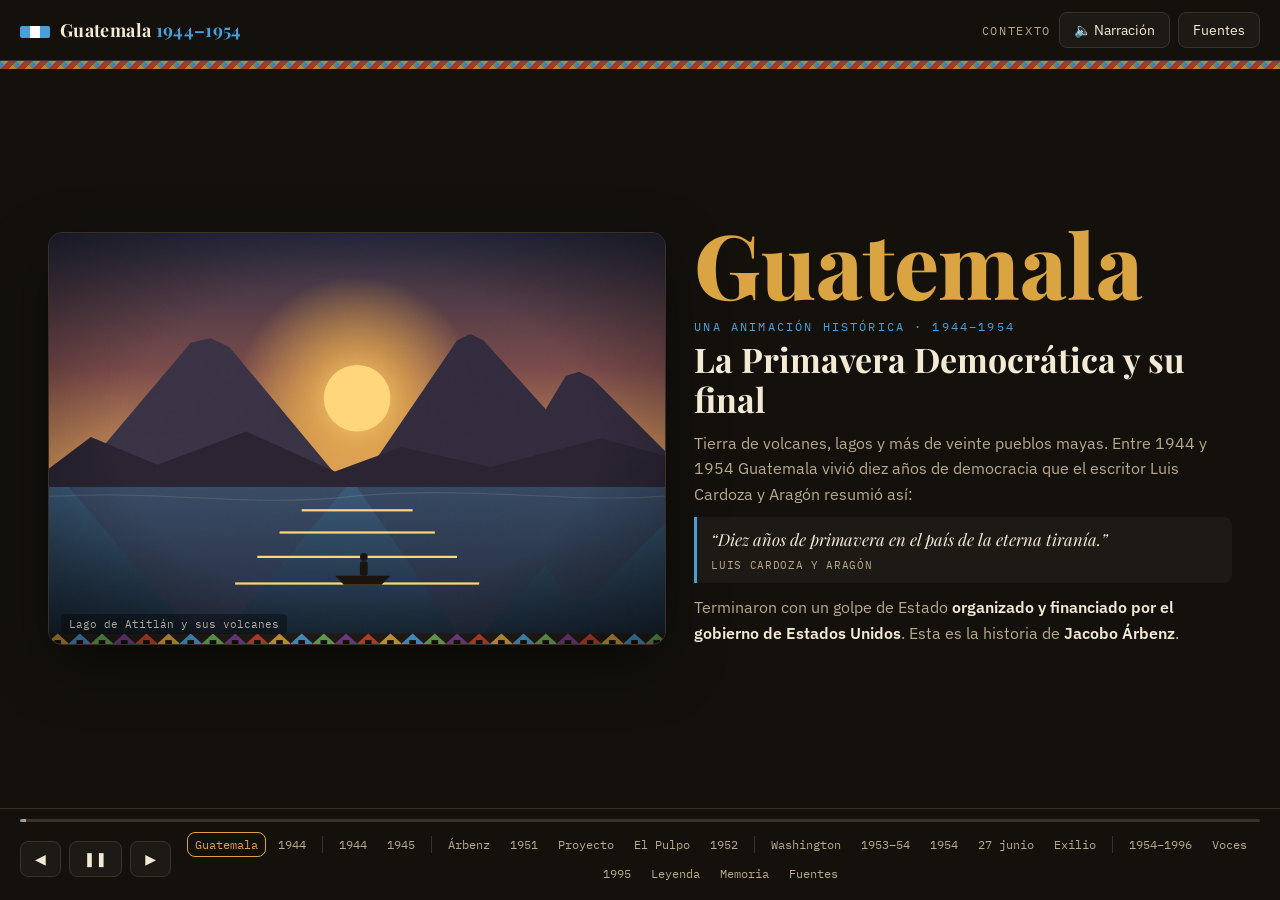
==== commit 38b22166: "Expand Guatemala 1954 animation with research-based scenes - Split into css/ and js/ modules (geo, a" ====
--- a/guatemala-1954/index.html
+++ b/guatemala-1954/index.html
@@ -4,134 +4,22 @@
 <meta charset="utf-8">
 <meta name="viewport" content="width=device-width, initial-scale=1">
 <title>Guatemala 1954</title>
-<meta name="description" content="Animación histórica: la Primavera Democrática, el gobierno de Jacobo Árbenz y el golpe de Estado de 1954 respaldado por Estados Unidos.">
+<meta name="description" content="Animación histórica: la Primavera Democrática, Jacobo Árbenz y el golpe de Estado de 1954 respaldado por Estados Unidos.">
 <link rel="preconnect" href="https://fonts.googleapis.com">
 <link rel="preconnect" href="https://fonts.gstatic.com" crossorigin>
-<link href="https://fonts.googleapis.com/css2?family=Playfair+Display:wght@600;800&family=IBM+Plex+Sans:wght@400;500;600&family=IBM+Plex+Mono:wght@500&display=swap" rel="stylesheet">
-<style>
-  :root {
-    --bg: #14110d;
-    --panel: #1d1914;
-    --paper: #efe4cc;
-    --ink: #f3ead6;
-    --muted: #b7a98c;
-    --line: #3a3228;
-    --sky: #4a9fd8;      /* azul de la bandera */
-    --green: #6fae5a;
-    --gold: #d9a441;
-    --red: #c8442f;
-    --usa: #8fa3c7;
-    --shadow: rgba(0,0,0,.45);
-  }
-  * { box-sizing: border-box; }
-  html, body { margin: 0; height: 100%; }
-  body {
-    background: var(--bg);
-    color: var(--ink);
-    font-family: "IBM Plex Sans", system-ui, sans-serif;
-    display: flex; flex-direction: column;
-    overflow-x: hidden;
-  }
-  header.top {
-    display: flex; align-items: center; justify-content: space-between;
-    padding: 14px 20px; border-bottom: 1px solid var(--line); gap: 12px;
-  }
-  header.top h1 {
-    font-family: "Playfair Display", serif; font-size: 18px; margin: 0; letter-spacing: .02em;
-  }
-  header.top h1 span { color: var(--sky); }
-  .flag { display: inline-flex; height: 12px; width: 30px; margin-right: 10px; vertical-align: -1px; border-radius: 2px; overflow: hidden; }
-  .flag i { flex: 1; } .flag i:nth-child(1), .flag i:nth-child(3) { background: var(--sky); } .flag i:nth-child(2) { background: #fff; }
-  .toplinks { display: flex; gap: 8px; }
-
-  main.stage {
-    flex: 1; display: grid; grid-template-columns: minmax(0, 1.15fr) minmax(0, 1fr);
-    gap: 28px; padding: 28px clamp(16px, 4vw, 48px); align-items: center;
-    max-width: 1280px; width: 100%; margin: 0 auto;
-  }
-  .art {
-    position: relative; aspect-ratio: 3 / 2; width: 100%;
-    background: radial-gradient(ellipse at 50% 30%, #2a241c, #16130f 75%);
-    border: 1px solid var(--line); border-radius: 14px; overflow: hidden;
-    box-shadow: 0 20px 60px var(--shadow);
-  }
-  .art svg { width: 100%; height: 100%; display: block; }
-  .art::after { /* grano de película */
-    content: ""; position: absolute; inset: 0; pointer-events: none; opacity: .08; mix-blend-mode: overlay;
-    background-image: url("data:image/svg+xml;utf8,<svg xmlns='http://www.w3.org/2000/svg' width='160' height='160'><filter id='n'><feTurbulence baseFrequency='.9' numOctaves='2'/></filter><rect width='100%' height='100%' filter='url(%23n)'/></svg>");
-    animation: grain .6s steps(3) infinite;
-  }
-  @keyframes grain { 0%{transform:translate(0,0)} 50%{transform:translate(-8px,5px)} 100%{transform:translate(4px,-6px)} }
-
-  .text { min-width: 0; }
-  .year {
-    font-family: "Playfair Display", serif; font-weight: 800;
-    font-size: clamp(48px, 8vw, 104px); line-height: .95; color: var(--gold);
-  }
-  .kicker { font-family: "IBM Plex Mono", monospace; font-size: 12px; letter-spacing: .18em; text-transform: uppercase; color: var(--sky); margin: 14px 0 6px; }
-  .title { font-family: "Playfair Display", serif; font-size: clamp(24px, 3vw, 36px); margin: 0 0 14px; line-height: 1.15; }
-  .body { color: var(--muted); font-size: clamp(15px, 1.35vw, 17px); line-height: 1.6; }
-  .body p { margin: 0 0 10px; }
-  .body strong { color: var(--ink); font-weight: 600; }
-  .fact { display: inline-block; margin-top: 8px; padding: 8px 12px; border-left: 3px solid var(--gold); background: var(--panel); color: var(--ink); font-size: 14px; }
-
-  .reveal > * { opacity: 0; transform: translateY(14px); animation: rise .8s cubic-bezier(.2,.7,.2,1) forwards; }
-  .reveal > *:nth-child(1) { animation-delay: .05s } .reveal > *:nth-child(2) { animation-delay: .25s }
-  .reveal > *:nth-child(3) { animation-delay: .45s } .reveal > *:nth-child(4) { animation-delay: .75s }
-  .reveal > *:nth-child(5) { animation-delay: 1.05s }
-  @keyframes rise { to { opacity: 1; transform: none; } }
-
-  footer.controls {
-    border-top: 1px solid var(--line); padding: 12px 20px 16px;
-  }
-  .progress { height: 3px; background: var(--line); border-radius: 3px; overflow: hidden; margin-bottom: 12px; }
-  .progress > div { height: 100%; width: 0; background: linear-gradient(90deg, var(--sky), var(--gold)); }
-  .row { display: flex; align-items: center; gap: 10px; flex-wrap: wrap; justify-content: space-between; }
-  .btns { display: flex; gap: 8px; }
-  button {
-    font: inherit; font-size: 14px; color: var(--ink); background: var(--panel);
-    border: 1px solid var(--line); border-radius: 8px; padding: 8px 14px; cursor: pointer;
-  }
-  button:hover { border-color: var(--muted); }
-  button[aria-pressed="true"] { border-color: var(--sky); color: var(--sky); }
-  .timeline { display: flex; gap: 4px; flex: 1; min-width: 0; justify-content: center; flex-wrap: wrap; }
-  .timeline button {
-    padding: 4px 8px; font-family: "IBM Plex Mono", monospace; font-size: 12px; color: var(--muted); background: transparent; border-color: transparent;
-  }
-  .timeline button.on { color: var(--gold); border-color: var(--gold); }
-
-  /* utilidades de animación SVG */
-  .draw { stroke-dasharray: var(--len, 1000); stroke-dashoffset: var(--len, 1000); animation: draw var(--d, 2s) ease forwards; animation-delay: var(--delay, 0s); }
-  @keyframes draw { to { stroke-dashoffset: 0; } }
-  .fade { opacity: 0; animation: fade 1s ease forwards; animation-delay: var(--delay, 0s); }
-  @keyframes fade { to { opacity: 1; } }
-  .pop { transform-box: fill-box; transform-origin: center; transform: scale(0); animation: pop .6s cubic-bezier(.3,1.6,.5,1) forwards; animation-delay: var(--delay, 0s); }
-  @keyframes pop { to { transform: scale(1); } }
-  .up { transform-box: fill-box; transform-origin: bottom; transform: scaleY(0); animation: up 1.2s ease forwards; animation-delay: var(--delay, 0s); }
-  @keyframes up { to { transform: scaleY(1); } }
-  .sway { transform-box: fill-box; transform-origin: bottom center; animation: sway 3s ease-in-out infinite alternate; }
-  @keyframes sway { from { transform: rotate(-4deg); } to { transform: rotate(4deg); } }
-
-  @media (max-width: 860px) {
-    main.stage { grid-template-columns: 1fr; gap: 18px; padding: 16px; align-items: start; }
-    .year { font-size: 56px; }
-    .toplinks .hide-sm { display: none; }
-    .timeline { flex-basis: 100%; order: -1; justify-content: flex-start; }
-    .btns { width: 100%; justify-content: center; }
-  }
-  @media (prefers-reduced-motion: reduce) {
-    *, *::before, *::after { animation-duration: .01ms !important; animation-delay: 0s !important; animation-iteration-count: 1 !important; }
-  }
-</style>
+<link href="https://fonts.googleapis.com/css2?family=Playfair+Display:ital,wght@0,600;0,800;1,600&family=IBM+Plex+Sans:wght@400;500;600&family=IBM+Plex+Mono:wght@500&display=swap" rel="stylesheet">
+<link rel="stylesheet" href="css/style.css">
 </head>
 <body>
 <header class="top">
   <h1><span class="flag"><i></i><i></i><i></i></span>Guatemala <span>1944–1954</span></h1>
   <div class="toplinks">
+    <span class="chapter hide-sm" id="chapter"></span>
     <button id="narrate" aria-pressed="false" title="Narración por voz (si el navegador la soporta)">🔈 Narración</button>
     <button id="sourcesBtn" class="hide-sm" title="Ir a fuentes">Fuentes</button>
   </div>
 </header>
+<div class="textile" aria-hidden="true"></div>
 
 <main class="stage">
   <div class="art" id="art" aria-hidden="true"></div>
@@ -150,467 +38,9 @@
   </div>
 </footer>
 
-<script>
-/* ---------- Piezas de ilustración reutilizables ---------- */
-const volcanoes = (y = 330) => `
-  <path d="M0 ${y} L110 ${y-150} L140 ${y-160} L175 ${y-140} L290 ${y} Z" fill="#2c2620"/>
-  <path d="M180 ${y} L330 ${y-200} L360 ${y-205} L385 ${y-190} L520 ${y} Z" fill="#241f19"/>
-  <path d="M400 ${y} L500 ${y-120} L525 ${y-125} L600 ${y-70} L600 ${y} Z" fill="#2c2620"/>
-  <rect y="${y}" width="600" height="${400-y}" fill="#1c1813"/>`;
-
-const person = (x, y, s = 1, color = '#d9c9a8', armUp = false) => `
-  <g transform="translate(${x} ${y}) scale(${s})" fill="${color}">
-    <circle cx="0" cy="-34" r="7"/>
-    <rect x="-7" y="-26" width="14" height="26" rx="5"/>
-    ${armUp ? `<rect x="5" y="-48" width="4" height="24" rx="2" transform="rotate(15 7 -24)"/>` : ''}
-  </g>`;
-
-const bananaPlant = (x, y, s = 1, delay = 0) => `
-  <g transform="translate(${x} ${y}) scale(${s})">
-    <g class="up" style="--delay:${delay}s">
-      <rect x="-3" y="-60" width="6" height="60" fill="#6b5a36"/>
-      <g class="sway">
-        <path d="M0 -58 C -30 -80 -50 -70 -58 -55 C -35 -62 -18 -60 0 -54Z" fill="#5c9a47"/>
-        <path d="M0 -58 C 30 -84 52 -72 60 -58 C 36 -64 18 -60 0 -54Z" fill="#6fae5a"/>
-        <path d="M0 -58 C -8 -90 8 -100 14 -96 C 6 -86 4 -72 0 -56Z" fill="#7cbd63"/>
-        <ellipse cx="6" cy="-48" rx="6" ry="9" fill="#d9c441"/>
-      </g>
-    </g>
-  </g>`;
-
-const plane = (fill = '#8fa3c7') => `
-  <g fill="${fill}">
-    <path d="M0 0 L60 -4 L70 0 L60 4 Z"/>
-    <path d="M28 -2 L18 -26 L26 -26 L42 -2 Z"/>
-    <path d="M28 2 L18 26 L26 26 L42 2 Z"/>
-    <path d="M2 -1 L-4 -12 L4 -12 L10 -1 Z"/>
-  </g>`;
-
-/* ---------- Escenas ---------- */
-const scenes = [
-  {
-    year: '1944–1954', kicker: 'Una animación histórica', dur: 10,
-    title: 'La Primavera Democrática y su final',
-    body: `<p>Durante diez años Guatemala vivió un experimento democrático sin precedentes en su historia. Terminó en 1954 con un golpe de Estado <strong>organizado y financiado por el gobierno de Estados Unidos</strong>.</p>
-           <p>Esta es la historia de <strong>Jacobo Árbenz</strong>, la reforma agraria y la operación de la CIA que lo derrocó.</p>`,
-    say: 'Entre 1944 y 1954, Guatemala vivió diez años de primavera democrática. Terminaron con un golpe de Estado organizado y financiado por el gobierno de Estados Unidos.',
-    art: () => `
-      <svg viewBox="0 0 600 400">
-        <defs><radialGradient id="sun"><stop offset="0" stop-color="#f3c85a"/><stop offset="1" stop-color="#d9a441" stop-opacity="0"/></radialGradient></defs>
-        <g style="animation: sunrise 6s ease-out forwards; transform: translateY(160px)">
-          <circle cx="300" cy="190" r="140" fill="url(#sun)" opacity=".5"/>
-          <circle cx="300" cy="190" r="48" fill="#f0c257"/>
-        </g>
-        <style>@keyframes sunrise { to { transform: translateY(0); } }</style>
-        ${volcanoes()}
-        <g class="fade" style="--delay:1.5s">
-          <rect x="210" y="355" width="60" height="22" fill="#4a9fd8"/><rect x="270" y="355" width="60" height="22" fill="#f3ead6"/><rect x="330" y="355" width="60" height="22" fill="#4a9fd8"/>
-        </g>
-      </svg>`
-  },
-  {
-    year: '1944', kicker: 'Revolución de Octubre', dur: 11,
-    title: 'Cae la dictadura',
-    body: `<p>Tras 13 años de dictadura de <strong>Jorge Ubico</strong>, maestros, estudiantes y trabajadores salen a las calles. Ubico renuncia en julio y, el <strong>20 de octubre de 1944</strong>, un levantamiento cívico-militar derroca a su sucesor.</p>
-           <p>En las primeras elecciones libres gana el maestro <strong>Juan José Arévalo</strong> (1945–1951): nueva Constitución, Código de Trabajo, seguro social y autonomía universitaria.</p>`,
-    say: 'En 1944, maestros, estudiantes y trabajadores derrocan a la dictadura de Jorge Ubico. El maestro Juan José Arévalo gana las primeras elecciones libres y aprueba el Código de Trabajo y el seguro social.',
-    art: () => {
-      let crowd = '';
-      for (let row = 0; row < 3; row++)
-        for (let i = 0; i < 14; i++) {
-          const x = 30 + i * 41 + (row % 2) * 20, y = 300 + row * 34;
-          crowd += `<g class="fade" style="--delay:${(row * 0.3 + i * 0.06).toFixed(2)}s">${person(x, y, 1 + row * 0.12, row === 2 ? '#e8dbbd' : '#bfae8c', (i + row) % 3 === 0)}</g>`;
-        }
-      return `
-      <svg viewBox="0 0 600 400">
-        <rect x="120" y="60" width="360" height="140" fill="none"/>
-        <g class="fade" style="--delay:.3s">
-          <path d="M120 90 L480 90 L470 150 L130 150 Z" fill="#c8442f"/>
-          <text x="300" y="130" text-anchor="middle" font-family="Playfair Display" font-size="30" font-weight="800" fill="#f3ead6">¡LIBERTAD!</text>
-          <line x1="125" y1="90" x2="125" y2="300" stroke="#8b7a5c" stroke-width="4"/>
-          <line x1="475" y1="90" x2="475" y2="300" stroke="#8b7a5c" stroke-width="4"/>
-        </g>
-        ${crowd}
-        <text x="300" y="45" text-anchor="middle" font-family="IBM Plex Mono" font-size="14" fill="#b7a98c" class="fade" style="--delay:2s">20 · X · 1944</text>
-      </svg>`;
-    }
-  },
-  {
-    year: '1951', kicker: 'Elecciones de 1950', dur: 11,
-    title: 'Jacobo Árbenz llega al poder',
-    body: `<p>El coronel <strong>Jacobo Árbenz Guzmán</strong>, uno de los líderes de la revolución, gana las elecciones de noviembre de 1950 con alrededor del <strong>65 % de los votos</strong> y asume el 15 de marzo de 1951.</p>
-           <p>Su programa: modernizar la economía, construir una carretera y un puerto propios en el Atlántico, una hidroeléctrica… y sobre todo, una <strong>reforma agraria</strong>.</p>`,
-    say: 'En 1950, Jacobo Árbenz gana las elecciones con cerca del sesenta y cinco por ciento de los votos. Su programa central: una reforma agraria.',
-    art: () => {
-      let ballots = '';
-      for (let i = 0; i < 9; i++) {
-        const x = 250 + (i % 3) * 40, d = (i * 0.35).toFixed(2);
-        ballots += `<rect x="${x}" y="40" width="26" height="34" rx="2" fill="#efe4cc" style="animation: drop 1.1s ease-in ${d}s forwards; opacity:0"/>`;
-      }
-      return `
-      <svg viewBox="0 0 600 400">
-        <style>@keyframes drop { 0%{opacity:0; transform:translateY(-20px)} 15%{opacity:1} 90%{opacity:1; transform:translateY(130px)} 100%{opacity:0; transform:translateY(140px)} }
-               @keyframes fill65 { to { width: 234px; } }</style>
-        ${ballots}
-        <rect x="220" y="190" width="160" height="110" rx="6" fill="#3a3228" stroke="#8b7a5c" stroke-width="2"/>
-        <rect x="260" y="186" width="80" height="8" rx="3" fill="#14110d"/>
-        <text x="300" y="255" text-anchor="middle" font-family="IBM Plex Mono" font-size="14" fill="#b7a98c">VOTO</text>
-        <g class="fade" style="--delay:3.2s">
-          <rect x="120" y="330" width="360" height="22" rx="4" fill="#2a241c"/>
-          <rect x="120" y="330" width="0" height="22" rx="4" fill="#4a9fd8" style="animation: fill65 2s ease 3.4s forwards"/>
-          <text x="120" y="372" font-family="IBM Plex Mono" font-size="13" fill="#b7a98c">Árbenz ≈ 65 %</text>
-          <text x="480" y="372" text-anchor="end" font-family="IBM Plex Mono" font-size="13" fill="#b7a98c">otros</text>
-        </g>
-      </svg>`;
-    }
-  },
-  {
-    year: 'El Pulpo', kicker: 'United Fruit Company', dur: 12,
-    title: 'Una empresa con poder de Estado',
-    body: `<p>La estadounidense <strong>United Fruit Company</strong> —llamada “El Pulpo”— era el mayor terrateniente de Guatemala. Gran parte de sus tierras estaba <strong>sin cultivar</strong>.</p>
-           <p>Además controlaba el ferrocarril (IRCA) y el principal puerto del Atlántico, Puerto Barrios, y pagaba muy pocos impuestos gracias a concesiones de las dictaduras anteriores.</p>`,
-    say: 'La United Fruit Company, conocida como El Pulpo, era el mayor terrateniente del país, y controlaba el ferrocarril y el principal puerto del Atlántico. Gran parte de sus tierras estaban sin cultivar.',
-    art: () => {
-      let plants = '';
-      [60, 130, 200, 270, 340, 410, 480, 550].forEach((x, i) => plants += bananaPlant(x, 250, 0.9, i * 0.15));
-      let tentacles = '';
-      for (let i = 0; i < 8; i++) {
-        const a = -Math.PI + (i + 0.5) * Math.PI / 8;
-        const ex = 300 + Math.cos(a) * 280, ey = 105 - Math.sin(a) * -90 + 60;
-        tentacles += `<path class="draw" style="--len:420;--d:2.4s;--delay:${1.5 + i * 0.1}s" d="M300 110 Q ${300 + Math.cos(a) * 130} ${150 + i % 2 * 30} ${ex.toFixed(0)} ${ey.toFixed(0)}" stroke="#a8453a" stroke-width="${7 - Math.abs(i - 3.5)}" fill="none" stroke-linecap="round" opacity=".9"/>`;
-      }
-      return `
-      <svg viewBox="0 0 600 400">
-        <style>@keyframes train { from { transform: translateX(-260px) } to { transform: translateX(640px) } }</style>
-        <rect y="250" width="600" height="150" fill="#1f1b15"/>
-        ${plants}
-        <line x1="0" y1="330" x2="600" y2="330" stroke="#5b4e3b" stroke-width="3"/>
-        <line x1="0" y1="340" x2="600" y2="340" stroke="#5b4e3b" stroke-width="3"/>
-        <g style="animation: train 7s linear 1s infinite; transform: translateX(-260px)">
-          <rect x="0" y="300" width="60" height="30" rx="3" fill="#3f6fa0"/><rect x="40" y="288" width="18" height="14" fill="#3f6fa0"/>
-          <rect x="66" y="304" width="52" height="26" fill="#6d5a3a"/><rect x="124" y="304" width="52" height="26" fill="#6d5a3a"/><rect x="182" y="304" width="52" height="26" fill="#6d5a3a"/>
-          <text x="92" y="322" text-anchor="middle" font-family="IBM Plex Mono" font-size="10" fill="#efe4cc">UFCo</text>
-          <text x="150" y="322" text-anchor="middle" font-family="IBM Plex Mono" font-size="10" fill="#efe4cc">UFCo</text>
-          <text x="208" y="322" text-anchor="middle" font-family="IBM Plex Mono" font-size="10" fill="#efe4cc">UFCo</text>
-        </g>
-        ${tentacles}
-        <g class="pop" style="--delay:1.2s">
-          <ellipse cx="300" cy="80" rx="62" ry="50" fill="#b8503f"/>
-          <circle cx="280" cy="85" r="8" fill="#14110d"/><circle cx="320" cy="85" r="8" fill="#14110d"/>
-          <text x="300" y="60" text-anchor="middle" font-family="Playfair Display" font-weight="800" font-size="16" fill="#efe4cc">UFCo</text>
-        </g>
-      </svg>`;
-    }
-  },
-  {
-    year: '1952', kicker: 'Decreto 900 · 17 de junio', dur: 13,
-    title: 'La Reforma Agraria',
-    body: `<p>El <strong>Decreto 900</strong> expropió únicamente <strong>tierras ociosas</strong> de las grandes fincas y las repartió entre campesinos. Los dueños eran indemnizados con bonos según el valor que ellos mismos habían declarado para pagar impuestos.</p>
-           <p>Unas <strong>100 000 familias</strong> recibieron tierra. A la United Fruit se le expropiaron cerca de 400 000 acres; el gobierno ofreció unos <strong>US$ 627 000</strong>, mientras Washington reclamó casi <strong>US$ 16 millones</strong> en su nombre.</p>`,
-    say: 'El Decreto novecientos expropió las tierras ociosas de las grandes fincas y las repartió entre unas cien mil familias campesinas. Entre las tierras expropiadas estaban cientos de miles de acres de la United Fruit.',
-    art: () => {
-      let plots = '';
-      const cols = 10, rows = 5;
-      for (let r = 0; r < rows; r++)
-        for (let c = 0; c < cols; c++) {
-          const i = r * cols + c, x = 40 + c * 52, y = 70 + r * 44;
-          const idle = (i * 7) % 10 < 7;
-          plots += `<rect x="${x}" y="${y}" width="46" height="38" rx="3" fill="#3a3228" ${idle ? `style="animation: toGreen .6s ease ${(1.5 + i * 0.05).toFixed(2)}s forwards"` : ''}/>`;
-          if (idle && i % 3 === 0) plots += `<g class="fade" style="--delay:${(2.2 + i * 0.05).toFixed(2)}s">${person(x + 23, y + 34, 0.55, '#efe4cc')}</g>`;
-        }
-      return `
-      <svg viewBox="0 0 600 400">
-        <style>@keyframes toGreen { to { fill: #5c9a47; } }</style>
-        <text x="40" y="52" font-family="IBM Plex Mono" font-size="13" fill="#b7a98c" class="fade">TIERRA OCIOSA → TIERRA CULTIVADA</text>
-        ${plots}
-        <g class="fade" style="--delay:3.5s">
-          <text x="300" y="340" text-anchor="middle" font-family="Playfair Display" font-weight="800" font-size="40" fill="#d9a441" id="counter">0</text>
-          <text x="300" y="366" text-anchor="middle" font-family="IBM Plex Mono" font-size="13" fill="#b7a98c">familias beneficiadas (aprox.)</text>
-        </g>
-      </svg>`;
-    },
-    onEnter(root) {
-      const el = root.querySelector('#counter'); if (!el) return;
-      const start = performance.now() + 3500, target = 100000;
-      const tick = t => {
-        if (!el.isConnected) return;
-        const p = Math.min(1, Math.max(0, (t - start) / 2500));
-        el.textContent = Math.round(target * (1 - Math.pow(1 - p, 3))).toLocaleString('es-GT');
-        if (p < 1) requestAnimationFrame(tick);
-      };
-      requestAnimationFrame(tick);
-    }
-  },
-  {
-    year: 'Washington', kicker: 'Guerra Fría', dur: 13,
-    title: 'Intereses cruzados',
-    body: `<p>En plena Guerra Fría, el gobierno de <strong>Eisenhower</strong> presentó la reforma como una amenaza comunista. Los hermanos Dulles —<strong>John Foster</strong>, secretario de Estado, y <strong>Allen</strong>, director de la CIA— tenían vínculos previos con la United Fruit a través del bufete Sullivan &amp; Cromwell.</p>
-           <p>La empresa contrató al publicista <strong>Edward Bernays</strong> para una campaña de prensa que retrató a Guatemala como una “cabeza de playa soviética”.</p>`,
-    say: 'En plena Guerra Fría, el gobierno de Eisenhower presentó la reforma agraria como una amenaza comunista. Los hermanos Dulles, al frente del Departamento de Estado y de la CIA, tenían vínculos previos con la United Fruit.',
-    art: () => {
-      const nodes = [
-        { id: 'UFCo', x: 300, y: 80, c: '#b8503f' },
-        { id: 'CIA · A. Dulles', x: 120, y: 200, c: '#8fa3c7' },
-        { id: 'Depto. de Estado · J. F. Dulles', x: 470, y: 200, c: '#8fa3c7' },
-        { id: 'Casa Blanca · Eisenhower', x: 300, y: 320, c: '#8fa3c7' },
-        { id: 'Prensa · Bernays', x: 110, y: 340, c: '#d9a441' },
-        { id: 'Sullivan & Cromwell', x: 490, y: 340, c: '#d9a441' },
-      ];
-      const edges = [[0,1],[0,2],[1,3],[2,3],[0,4],[0,5],[5,1],[5,2],[1,2]];
-      let svg = '';
-      edges.forEach(([a, b], i) => {
-        const A = nodes[a], B = nodes[b], len = Math.hypot(A.x - B.x, A.y - B.y);
-        svg += `<line class="draw" style="--len:${len.toFixed(0)};--d:1.2s;--delay:${(1 + i * 0.35).toFixed(2)}s" x1="${A.x}" y1="${A.y}" x2="${B.x}" y2="${B.y}" stroke="#6b5f4c" stroke-width="2"/>`;
-      });
-      nodes.forEach((n, i) => {
-        svg += `<g class="pop" style="--delay:${(i * 0.2).toFixed(1)}s"><circle cx="${n.x}" cy="${n.y}" r="14" fill="${n.c}"/>
-                <text x="${n.x}" y="${n.y + 32}" text-anchor="middle" font-family="IBM Plex Sans" font-weight="600" font-size="13" fill="#f3ead6">${n.id.replace('&', '&amp;')}</text></g>`;
-      });
-      return `<svg viewBox="0 0 600 400">${svg}</svg>`;
-    }
-  },
-  {
-    year: '1953', kicker: 'Operación PBSUCCESS', dur: 13,
-    title: 'La CIA planea el golpe',
-    body: `<p>En agosto de 1953 Eisenhower autoriza una operación encubierta de la CIA con un presupuesto de varios millones de dólares: <strong>PBSUCCESS</strong>.</p>
-           <p>El plan combinaba guerra psicológica —la emisora clandestina <strong>“La Voz de la Liberación”</strong>, panfletos, rumores—, presión diplomática en la OEA, y un pequeño ejército armado y entrenado en Honduras y Nicaragua bajo el mando del coronel exiliado <strong>Carlos Castillo Armas</strong>.</p>`,
-    say: 'En agosto de 1953, Eisenhower autoriza la operación encubierta PBSUCCESS. La CIA combina propaganda por radio, presión diplomática y un pequeño ejército entrenado en Honduras y Nicaragua, al mando de Carlos Castillo Armas.',
-    art: () => `
-      <svg viewBox="0 0 600 400">
-        <style>
-          @keyframes stamp { 0%{opacity:0; transform:scale(2.2) rotate(-14deg)} 60%{opacity:1; transform:scale(.95) rotate(-14deg)} 100%{opacity:1; transform:scale(1) rotate(-14deg)} }
-          @keyframes wave { 0%{opacity:.9; transform:scale(.3)} 100%{opacity:0; transform:scale(1.6)} }
-        </style>
-        <g class="fade">
-          <rect x="50" y="60" width="250" height="300" rx="4" fill="#efe4cc"/>
-          <text x="70" y="95" font-family="IBM Plex Mono" font-size="13" fill="#3a3228">MEMORANDUM</text>
-          <text x="70" y="115" font-family="IBM Plex Mono" font-size="11" fill="#6b5f4c">SUBJECT: PBSUCCESS</text>
-          ${[140,160,180,200,220,240,260,280,300].map((y, i) => `<rect x="70" y="${y}" width="${150 + (i * 37) % 60}" height="7" fill="${i % 3 === 1 ? '#14110d' : '#b9ab8e'}"/>`).join('')}
-          <g style="transform-origin:175px 210px; opacity:0; animation: stamp .5s ease-out 1.6s forwards">
-            <rect x="95" y="185" width="160" height="50" rx="4" fill="none" stroke="#c8442f" stroke-width="4"/>
-            <text x="175" y="220" text-anchor="middle" font-family="IBM Plex Mono" font-weight="500" font-size="26" fill="#c8442f">SECRET</text>
-          </g>
-        </g>
-        <g class="fade" style="--delay:2.5s">
-          <path d="M450 330 L470 150 L490 330 Z M458 260 L482 260 M462 220 L478 220" stroke="#8fa3c7" stroke-width="4" fill="none"/>
-          <circle cx="470" cy="145" r="7" fill="#d9a441"/>
-          ${[0, 1, 2].map(i => `<circle cx="470" cy="145" r="60" fill="none" stroke="#d9a441" stroke-width="3" style="transform-origin:470px 145px; animation: wave 2.4s ease-out ${2.6 + i * 0.8}s infinite; opacity:0"/>`).join('')}
-          <text x="470" y="365" text-anchor="middle" font-family="IBM Plex Mono" font-size="12" fill="#b7a98c">“La Voz de la Liberación”</text>
-        </g>
-      </svg>`
-  },
-  {
-    year: '1954', kicker: '18 de junio', dur: 13,
-    title: 'La invasión',
-    body: `<p>En mayo llega a Puerto Barrios el barco <strong>Alfhem</strong> con armas checoslovacas compradas por Guatemala ante el embargo estadounidense; Washington lo usa como prueba de la “amenaza soviética”.</p>
-           <p>El <strong>18 de junio</strong> Castillo Armas cruza desde Honduras con unos <strong>480 hombres</strong>. Militarmente la fuerza era débil, pero aviones pilotados por mercenarios contratados por la CIA bombardean la capital y otras ciudades, y la radio clandestina difunde pánico.</p>`,
-    say: 'El dieciocho de junio de 1954, Castillo Armas cruza desde Honduras con unos cuatrocientos ochenta hombres. Aviones contratados por la CIA bombardean la capital mientras la radio clandestina siembra el pánico.',
-    art: () => `
-      <svg viewBox="0 0 600 400">
-        <style>
-          @keyframes fly { from { transform: translate(-120px, 60px) } to { transform: translate(680px, -40px) } }
-          @keyframes bomb { 0%{opacity:0; transform:translateY(0)} 10%{opacity:1} 100%{opacity:1; transform:translateY(150px)} }
-          @keyframes boom { 0%{opacity:0; transform:scale(.2)} 30%{opacity:1} 100%{opacity:0; transform:scale(1.8)} }
-        </style>
-        <!-- mapa esquemático -->
-        <path class="fade" d="M70 120 L250 110 L260 60 L330 60 L330 170 L380 200 L420 240 L380 300 L300 330 L200 320 L110 280 L60 200 Z" fill="#2c3a2a" stroke="#6fae5a" stroke-width="2"/>
-        <path class="fade" style="--delay:.3s" d="M420 240 L380 200 L430 170 L560 180 L580 240 L500 280 Z" fill="#2a2a33" stroke="#8b7a5c" stroke-width="2"/>
-        <text x="210" y="225" text-anchor="middle" font-family="Playfair Display" font-weight="800" font-size="22" fill="#6fae5a" class="fade">GUATEMALA</text>
-        <text x="500" y="228" text-anchor="middle" font-family="IBM Plex Mono" font-size="12" fill="#b7a98c" class="fade">HONDURAS</text>
-        <circle cx="170" cy="265" r="6" fill="#efe4cc" class="pop" style="--delay:.6s"/>
-        <text x="170" y="290" text-anchor="middle" font-family="IBM Plex Mono" font-size="11" fill="#efe4cc" class="fade" style="--delay:.6s">Ciudad de Guatemala</text>
-        <path class="draw" style="--len:230;--d:3s;--delay:1.2s" d="M480 215 C 420 215 380 230 330 240" stroke="#c8442f" stroke-width="5" fill="none" stroke-dasharray="230" marker-end="url(#arr)"/>
-        <defs><marker id="arr" viewBox="0 0 10 10" refX="5" refY="5" markerWidth="4" markerHeight="4" orient="auto"><path d="M0 0 L10 5 L0 10 Z" fill="#c8442f"/></marker></defs>
-        <text x="410" y="265" font-family="IBM Plex Mono" font-size="11" fill="#c8442f" class="fade" style="--delay:2.5s">~480 hombres</text>
-        <g style="animation: fly 6s linear 2.5s infinite; transform: translate(-120px, 60px)">
-          <g transform="translate(0 70)">${plane('#8fa3c7')}</g>
-        </g>
-        ${[0, 1].map(i => `
-          <circle cx="170" cy="${110}" r="4" fill="#14110d" style="animation: bomb 1s ease-in ${4.2 + i * 1.2}s forwards; opacity:0"/>
-          <circle cx="170" cy="265" r="30" fill="#d9a441" style="transform-origin:170px 265px; animation: boom 1s ease-out ${5.2 + i * 1.2}s forwards; opacity:0"/>`).join('')}
-      </svg>`
-  },
-  {
-    year: '27 junio', kicker: '1954', dur: 12,
-    title: 'Árbenz renuncia',
-    body: `<p>Presionado por los altos mandos del ejército —que temían una intervención directa de Estados Unidos— Árbenz anuncia su renuncia por radio la noche del <strong>27 de junio de 1954</strong>. Denuncia que la United Fruit y los círculos gobernantes de EE. UU. están detrás del ataque.</p>
-           <p>Se asila en la embajada de México y parte al exilio, donde muere en 1971. En pocas semanas <strong>Castillo Armas</strong> asume el poder.</p>`,
-    say: 'La noche del veintisiete de junio de 1954, presionado por el ejército, Árbenz anuncia su renuncia por radio. Parte al exilio, y en pocas semanas Castillo Armas asume el poder.',
-    art: () => `
-      <svg viewBox="0 0 600 400">
-        <style>
-          @keyframes glow { 0%,100%{opacity:.35} 50%{opacity:.9} }
-          @keyframes dim { to { opacity: .15 } }
-        </style>
-        <rect width="600" height="400" fill="#0e0c09" class="fade"/>
-        <g class="fade" style="--delay:.3s">
-          <rect x="190" y="130" width="220" height="150" rx="18" fill="#5a4630" stroke="#2a2016" stroke-width="4"/>
-          <rect x="210" y="150" width="120" height="110" rx="10" fill="#3a2d1e"/>
-          ${[0,1,2,3,4,5].map(i => `<line x1="220" y1="${162 + i * 16}" x2="320" y2="${162 + i * 16}" stroke="#2a2016" stroke-width="5"/>`).join('')}
-          <rect x="345" y="155" width="50" height="22" rx="3" fill="#d9a441" style="animation: glow 1.6s ease-in-out infinite"/>
-          <circle cx="358" cy="220" r="12" fill="#2a2016"/><circle cx="385" cy="220" r="12" fill="#2a2016"/>
-        </g>
-        <text x="300" y="330" text-anchor="middle" font-family="Playfair Display" font-size="22" font-style="italic" fill="#efe4cc" class="fade" style="--delay:1.5s">Transmisión nacional — 21:15 h</text>
-        <g class="fade" style="--delay:3s">
-          <text x="300" y="80" text-anchor="middle" font-family="Playfair Display" font-weight="800" font-size="28" fill="#c8442f">FIN DE LA PRIMAVERA</text>
-        </g>
-      </svg>`
-  },
-  {
-    year: '1954–1996', kicker: 'Consecuencias', dur: 13,
-    title: 'Una herida de décadas',
-    body: `<p>El nuevo régimen <strong>anula la reforma agraria</strong> y devuelve las tierras, persigue a sindicatos y opositores, y retira el voto a los analfabetos.</p>
-           <p>La inestabilidad desemboca en el <strong>conflicto armado interno (1960–1996)</strong>. La Comisión para el Esclarecimiento Histórico estimó más de <strong>200 000 personas muertas o desaparecidas</strong>, en su gran mayoría mayas, y atribuyó la inmensa mayoría de las violaciones al Estado.</p>`,
-    say: 'El nuevo régimen anula la reforma agraria. La inestabilidad desemboca en un conflicto armado interno de treinta y seis años, con más de doscientas mil personas muertas o desaparecidas.',
-    art: () => {
-      const marks = [1954, 1960, 1970, 1982, 1996];
-      let tl = `<line class="draw" style="--len:480;--d:3s" x1="60" y1="200" x2="540" y2="200" stroke="#6b5f4c" stroke-width="3"/>`;
-      marks.forEach((m, i) => {
-        const x = 60 + (m - 1954) / (1996 - 1954) * 480;
-        tl += `<g class="pop" style="--delay:${(0.4 + (x - 60) / 480 * 3).toFixed(2)}s"><circle cx="${x}" cy="200" r="7" fill="${m === 1954 ? '#c8442f' : '#d9a441'}"/></g>
-               <text x="${x}" y="${i % 2 ? 240 : 175}" text-anchor="middle" font-family="IBM Plex Mono" font-size="13" fill="#b7a98c" class="fade" style="--delay:${(0.5 + (x - 60) / 480 * 3).toFixed(2)}s">${m}</text>`;
-      });
-      let candles = '';
-      for (let i = 0; i < 9; i++) {
-        const x = 140 + i * 40;
-        candles += `<g class="fade" style="--delay:${(3.5 + i * 0.15).toFixed(2)}s">
-          <rect x="${x - 5}" y="310" width="10" height="36" fill="#efe4cc"/>
-          <path d="M${x} 294 C ${x - 6} 302 ${x - 4} 310 ${x} 310 C ${x + 4} 310 ${x + 6} 302 ${x} 294Z" fill="#f0c257" style="transform-box:fill-box; transform-origin:bottom; animation: flick ${(0.8 + (i % 3) * 0.2).toFixed(1)}s ease-in-out infinite alternate"/></g>`;
-      }
-      return `<svg viewBox="0 0 600 400"><style>@keyframes flick { from{transform:scaleY(.85) skewX(-4deg)} to{transform:scaleY(1.1) skewX(4deg)} }</style>
-        <text x="300" y="90" text-anchor="middle" font-family="Playfair Display" font-weight="800" font-size="40" fill="#efe4cc" class="fade">+200 000</text>
-        <text x="300" y="116" text-anchor="middle" font-family="IBM Plex Mono" font-size="12" fill="#b7a98c" class="fade" style="--delay:.3s">víctimas del conflicto armado (CEH, 1999)</text>
-        ${tl}${candles}</svg>`;
-    }
-  },
-  {
-    year: 'Memoria', kicker: 'Reconocimiento', dur: 14,
-    title: 'La verdad sale a la luz',
-    body: `<p>En <strong>1997</strong> la CIA desclasifica miles de documentos sobre la operación. En <strong>1999</strong>, en Guatemala, el presidente <strong>Bill Clinton</strong> reconoce que el apoyo de EE. UU. a las fuerzas militares responsables de la represión “fue un error”.</p>
-           <p>En <strong>2011</strong> el Estado de Guatemala pide perdón públicamente a la familia de Jacobo Árbenz y reconoce que su derrocamiento fue un crimen contra el pueblo guatemalteco.</p>
-           <span class="fact">Recordar la historia es la mejor defensa de la democracia.</span>`,
-    say: 'En 1997 la CIA desclasifica los documentos de la operación. En 1999 el presidente Clinton reconoce el error del apoyo estadounidense a la represión. Y en 2011 el Estado de Guatemala pide perdón a la familia de Jacobo Árbenz.',
-    art: () => `
-      <svg viewBox="0 0 600 400">
-        <style>@keyframes slide { from { transform: translateY(0) } to { transform: translateY(-90px) } }</style>
-        <g class="fade">
-          <rect x="140" y="170" width="320" height="170" rx="6" fill="#3a3228"/>
-          <rect x="140" y="170" width="320" height="30" fill="#4a3f33"/>
-        </g>
-        ${[0, 1, 2].map(i => `
-          <g style="animation: slide 1.6s ease ${(0.8 + i * 0.5).toFixed(1)}s forwards">
-            <rect x="${170 + i * 90}" y="${190 + i * 4}" width="80" height="100" rx="2" fill="#efe4cc" transform="rotate(${(i - 1) * 6} ${210 + i * 90} 240)"/>
-            <text x="${210 + i * 90}" y="${225 + i * 4}" text-anchor="middle" font-family="IBM Plex Mono" font-size="10" fill="#c8442f" transform="rotate(${(i - 1) * 6} ${210 + i * 90} 240)">DECLASSIFIED</text>
-          </g>`).join('')}
-        <g class="fade" style="--delay:3s">
-          <rect x="240" y="352" width="40" height="18" fill="#4a9fd8"/><rect x="280" y="352" width="40" height="18" fill="#f3ead6"/><rect x="320" y="352" width="40" height="18" fill="#4a9fd8"/>
-        </g>
-        <text x="300" y="60" text-anchor="middle" font-family="IBM Plex Mono" font-size="14" fill="#b7a98c" class="fade" style="--delay:2.4s">1997 · 1999 · 2011</text>
-      </svg>`
-  },
-  {
-    year: 'Fuentes', kicker: 'Para saber más', dur: 20, sources: true,
-    title: 'Lecturas recomendadas',
-    body: `<p>• Comisión para el Esclarecimiento Histórico, <em>Guatemala: Memoria del Silencio</em> (1999).</p>
-           <p>• Piero Gleijeses, <em>Shattered Hope: The Guatemalan Revolution and the United States, 1944–1954</em> (1991).</p>
-           <p>• Stephen Schlesinger y Stephen Kinzer, <em>Fruta amarga: la CIA en Guatemala</em> (1982).</p>
-           <p>• Nick Cullather, <em>Secret History: The CIA's Classified Account of Its Operations in Guatemala</em> (1999).</p>
-           <p>• Documentos desclasificados: Office of the Historian (FRUS, Guatemala 1952–1954) y National Security Archive.</p>`,
-    say: 'Gracias por ver. Consulta las fuentes para profundizar en esta historia.',
-    art: () => `
-      <svg viewBox="0 0 600 400">
-        ${volcanoes(340)}
-        ${[0,1,2,3,4].map(i => `<rect class="up" style="--delay:${(i * 0.25).toFixed(2)}s" x="${170 + i * 55}" y="${160 - (i % 2) * 20}" width="42" height="${180 + (i % 2) * 20}" rx="3" fill="${['#4a9fd8','#d9a441','#c8442f','#6fae5a','#8fa3c7'][i]}" opacity=".85"/>`).join('')}
-        <text x="300" y="80" text-anchor="middle" font-family="Playfair Display" font-weight="800" font-size="34" fill="#efe4cc" class="fade" style="--delay:1.5s">Nunca más</text>
-      </svg>`
-  },
-];
-
-/* ---------- Motor de la animación ---------- */
-const $ = id => document.getElementById(id);
-const art = $('art'), text = $('text'), bar = $('bar'), timeline = $('timeline');
-let idx = 0, playing = true, elapsed = 0, last = performance.now(), narrate = false;
-
-scenes.forEach((s, i) => {
-  const b = document.createElement('button');
-  b.textContent = s.year.length > 10 ? s.year.split('–')[0] : s.year;
-  b.title = s.title;
-  b.onclick = () => go(i);
-  timeline.appendChild(b);
-});
-
-function speak(s) {
-  if (!('speechSynthesis' in window)) return;
-  speechSynthesis.cancel();
-  if (!narrate || !s.say) return;
-  const u = new SpeechSynthesisUtterance(s.say);
-  u.lang = 'es-MX';
-  const v = speechSynthesis.getVoices().find(v => v.lang && v.lang.startsWith('es'));
-  if (v) u.voice = v;
-  u.rate = 1;
-  speechSynthesis.speak(u);
-}
-
-function go(i) {
-  idx = (i + scenes.length) % scenes.length;
-  const s = scenes[idx];
-  elapsed = 0;
-  art.innerHTML = s.art();
-  text.innerHTML = `<div class="reveal">
-      <div class="year">${s.year}</div>
-      <div class="kicker">${s.kicker}</div>
-      <h2 class="title">${s.title}</h2>
-      <div class="body">${s.body}</div>
-    </div>`;
-  if (s.onEnter) s.onEnter(art);
-  [...timeline.children].forEach((b, j) => b.classList.toggle('on', j === idx));
-  speak(s);
-}
-
-function setPlaying(p) {
-  playing = p;
-  $('play').textContent = p ? '❚❚' : '►';
-  $('play').setAttribute('aria-label', p ? 'Pausar' : 'Reproducir');
-  document.querySelectorAll('.art *').forEach(el => el.style.animationPlayState = p ? 'running' : 'paused');
-  if ('speechSynthesis' in window) p ? speechSynthesis.resume() : speechSynthesis.pause();
-}
-
-function loop(t) {
-  const dt = (t - last) / 1000; last = t;
-  if (playing) {
-    elapsed += dt;
-    const d = scenes[idx].dur;
-    if (elapsed >= d) {
-      if (idx < scenes.length - 1) go(idx + 1); else { elapsed = d; setPlaying(false); }
-    }
-  }
-  bar.style.width = ((idx + Math.min(1, elapsed / scenes[idx].dur)) / scenes.length * 100) + '%';
-  requestAnimationFrame(loop);
-}
-
-$('prev').onclick = () => go(idx - 1);
-$('next').onclick = () => go(idx + 1);
-$('play').onclick = () => {
-  if (!playing && idx === scenes.length - 1 && elapsed >= scenes[idx].dur) go(0);
-  setPlaying(!playing);
-};
-$('sourcesBtn').onclick = () => go(scenes.findIndex(s => s.sources));
-$('narrate').onclick = () => {
-  narrate = !narrate;
-  $('narrate').setAttribute('aria-pressed', narrate);
-  $('narrate').textContent = narrate ? '🔊 Narración' : '🔈 Narración';
-  elapsed = 0;
-  speak(scenes[idx]);
-};
-document.addEventListener('keydown', e => {
-  if (e.key === 'ArrowRight') go(idx + 1);
-  else if (e.key === 'ArrowLeft') go(idx - 1);
-  else if (e.key === ' ') { e.preventDefault(); $('play').click(); }
-});
-document.addEventListener('visibilitychange', () => { last = performance.now(); });
-
-go(0);
-requestAnimationFrame(loop);
-</script>
+<script src="js/geo.js"></script>
+<script src="js/art.js"></script>
+<script src="js/scenes.js"></script>
+<script src="js/player.js"></script>
 </body>
 </html>
--- a/guatemala-1954/css/style.css
+++ b/guatemala-1954/css/style.css
@@ -0,0 +1,144 @@
+:root {
+  --bg: #14110d;
+  --panel: #1d1914;
+  --paper: #efe4cc;
+  --ink: #f3ead6;
+  --muted: #b7a98c;
+  --line: #3a3228;
+  --sky: #4a9fd8;      /* azul de la bandera */
+  --green: #6fae5a;
+  --gold: #d9a441;
+  --red: #c8442f;
+  --usa: #8fa3c7;
+  --shadow: rgba(0,0,0,.45);
+}
+* { box-sizing: border-box; }
+html, body { margin: 0; height: 100%; }
+body {
+  background: var(--bg);
+  color: var(--ink);
+  font-family: "IBM Plex Sans", system-ui, sans-serif;
+  display: flex; flex-direction: column;
+  overflow-x: hidden;
+}
+header.top {
+  display: flex; align-items: center; justify-content: space-between;
+  padding: 12px 20px; border-bottom: 1px solid var(--line); gap: 12px;
+}
+header.top h1 { font-family: "Playfair Display", serif; font-size: 18px; margin: 0; letter-spacing: .02em; }
+header.top h1 span { color: var(--sky); }
+.flag { display: inline-flex; height: 12px; width: 30px; margin-right: 10px; vertical-align: -1px; border-radius: 2px; overflow: hidden; }
+.flag i { flex: 1; } .flag i:nth-child(1), .flag i:nth-child(3) { background: var(--sky); } .flag i:nth-child(2) { background: #fff; }
+.toplinks { display: flex; gap: 8px; align-items: center; }
+.chapter { font-family: "IBM Plex Mono", monospace; font-size: 12px; letter-spacing: .14em; text-transform: uppercase; color: var(--muted); }
+
+/* franja textil inspirada en los huipiles */
+.textile { height: 8px; background:
+  linear-gradient(135deg, transparent 25%, var(--red) 25% 50%, transparent 50% 75%, var(--red) 75%) 0 0 / 16px 16px,
+  linear-gradient(45deg, var(--gold) 25%, var(--sky) 25% 50%, var(--gold) 50% 75%, var(--green) 75%) 0 0 / 16px 16px;
+  opacity: .8; }
+
+main.stage {
+  flex: 1; display: grid; grid-template-columns: minmax(0, 1.15fr) minmax(0, 1fr);
+  gap: 28px; padding: 24px clamp(16px, 4vw, 48px); align-items: center;
+  max-width: 1320px; width: 100%; margin: 0 auto;
+}
+.art {
+  position: relative; aspect-ratio: 3 / 2; width: 100%;
+  background: radial-gradient(ellipse at 50% 30%, #2a241c, #16130f 75%);
+  border: 1px solid var(--line); border-radius: 14px; overflow: hidden;
+  box-shadow: 0 20px 60px var(--shadow);
+}
+.art .layer { position: absolute; inset: 0; transition: opacity .7s ease, transform .9s ease, filter .7s ease; }
+.art .layer.entering { opacity: 0; transform: scale(1.04); filter: blur(4px); }
+.art .layer.leaving { opacity: 0; transform: scale(.98); filter: blur(3px); }
+.art svg { width: 100%; height: 100%; display: block; }
+.art .layer > svg { animation: kenburns var(--dur, 12s) linear forwards; transform-origin: var(--kb-origin, 50% 50%); }
+@keyframes kenburns { from { transform: scale(1); } to { transform: scale(var(--kb, 1.07)); } }
+.art::before { /* viñeta */
+  content: ""; position: absolute; inset: 0; z-index: 2; pointer-events: none;
+  background: radial-gradient(ellipse at center, transparent 55%, rgba(0,0,0,.45));
+}
+.art::after { /* grano de película */
+  content: ""; position: absolute; inset: -20px; z-index: 3; pointer-events: none; opacity: .09; mix-blend-mode: overlay;
+  background-image: url("data:image/svg+xml;utf8,<svg xmlns='http://www.w3.org/2000/svg' width='160' height='160'><filter id='n'><feTurbulence baseFrequency='.9' numOctaves='2'/></filter><rect width='100%' height='100%' filter='url(%23n)'/></svg>");
+  animation: grain .6s steps(3) infinite;
+}
+@keyframes grain { 0%{transform:translate(0,0)} 50%{transform:translate(-8px,5px)} 100%{transform:translate(4px,-6px)} }
+.caption {
+  position: absolute; left: 12px; bottom: 10px; z-index: 4; font-family: "IBM Plex Mono", monospace; font-size: 11px;
+  color: rgba(243,234,214,.7); background: rgba(0,0,0,.35); padding: 3px 8px; border-radius: 4px;
+}
+
+.text { min-width: 0; }
+.year { font-family: "Playfair Display", serif; font-weight: 800; font-size: clamp(44px, 7vw, 96px); line-height: .95; color: var(--gold); }
+.kicker { font-family: "IBM Plex Mono", monospace; font-size: 12px; letter-spacing: .18em; text-transform: uppercase; color: var(--sky); margin: 14px 0 6px; }
+.title { font-family: "Playfair Display", serif; font-size: clamp(24px, 2.8vw, 34px); margin: 0 0 12px; line-height: 1.15; }
+.body { color: var(--muted); font-size: clamp(15px, 1.25vw, 16.5px); line-height: 1.6; }
+.body p { margin: 0 0 10px; }
+.body strong { color: var(--ink); font-weight: 600; }
+.body em { color: var(--ink); }
+.fact { display: inline-block; margin-top: 6px; padding: 8px 12px; border-left: 3px solid var(--gold); background: var(--panel); color: var(--ink); font-size: 14px; }
+blockquote {
+  margin: 8px 0 12px; padding: 10px 14px; border-left: 3px solid var(--sky); background: var(--panel); border-radius: 0 8px 8px 0;
+  font-family: "Playfair Display", serif; font-style: italic; font-size: clamp(15px, 1.3vw, 17px); color: var(--ink); line-height: 1.45;
+}
+blockquote cite { display: block; margin-top: 6px; font-family: "IBM Plex Mono", monospace; font-style: normal; font-size: 11px; color: var(--muted); letter-spacing: .06em; }
+.voices { display: grid; grid-template-columns: 1fr 1fr; gap: 8px; margin-top: 4px; }
+.voice { background: var(--panel); border: 1px solid var(--line); border-radius: 8px; padding: 9px 11px; font-size: 13.5px; line-height: 1.45; }
+.voice b { display: block; font-family: "IBM Plex Mono", monospace; font-weight: 500; font-size: 10.5px; letter-spacing: .12em; text-transform: uppercase; margin-bottom: 4px; }
+.voice.pro b { color: var(--green); } .voice.con b { color: var(--red); } .voice.usa b { color: var(--usa); } .voice.hist b { color: var(--gold); }
+
+.reveal > * { opacity: 0; transform: translateY(14px); animation: rise .8s cubic-bezier(.2,.7,.2,1) forwards; }
+.reveal > *:nth-child(1) { animation-delay: .1s } .reveal > *:nth-child(2) { animation-delay: .3s }
+.reveal > *:nth-child(3) { animation-delay: .5s } .reveal > *:nth-child(4) { animation-delay: .8s }
+@keyframes rise { to { opacity: 1; transform: none; } }
+
+footer.controls { border-top: 1px solid var(--line); padding: 10px 20px 14px; }
+.progress { height: 3px; background: var(--line); border-radius: 3px; overflow: hidden; margin-bottom: 10px; }
+.progress > div { height: 100%; width: 0; background: linear-gradient(90deg, var(--sky), var(--gold)); }
+.row { display: flex; align-items: center; gap: 10px; flex-wrap: wrap; justify-content: space-between; }
+.btns { display: flex; gap: 8px; }
+button {
+  font: inherit; font-size: 14px; color: var(--ink); background: var(--panel);
+  border: 1px solid var(--line); border-radius: 8px; padding: 8px 14px; cursor: pointer;
+}
+button:hover { border-color: var(--muted); }
+button[aria-pressed="true"] { border-color: var(--sky); color: var(--sky); }
+.timeline { display: flex; gap: 4px; flex: 1; min-width: 0; justify-content: center; flex-wrap: wrap; }
+.timeline button { padding: 4px 7px; font-family: "IBM Plex Mono", monospace; font-size: 11.5px; color: var(--muted); background: transparent; border-color: transparent; }
+.timeline button.on { color: var(--gold); border-color: var(--gold); }
+.timeline .sep { width: 1px; background: var(--line); margin: 4px 4px; }
+
+/* utilidades de animación SVG */
+.draw { stroke-dasharray: var(--len, 1000); stroke-dashoffset: var(--len, 1000); animation: draw var(--d, 2s) ease forwards; animation-delay: var(--delay, 0s); }
+@keyframes draw { to { stroke-dashoffset: 0; } }
+.fade { opacity: 0; animation: fade 1s ease forwards; animation-delay: var(--delay, 0s); }
+@keyframes fade { to { opacity: 1; } }
+.pop { transform-box: fill-box; transform-origin: center; transform: scale(0); animation: pop .6s cubic-bezier(.3,1.6,.5,1) forwards; animation-delay: var(--delay, 0s); }
+@keyframes pop { to { transform: scale(1); } }
+.up { transform-box: fill-box; transform-origin: bottom; transform: scaleY(0); animation: up 1.2s ease forwards; animation-delay: var(--delay, 0s); }
+@keyframes up { to { transform: scaleY(1); } }
+.sway { transform-box: fill-box; transform-origin: bottom center; animation: sway 3s ease-in-out infinite alternate; }
+@keyframes sway { from { transform: rotate(-4deg); } to { transform: rotate(4deg); } }
+.float { animation: float 5s ease-in-out infinite alternate; }
+@keyframes float { from { transform: translateY(0); } to { transform: translateY(-6px); } }
+.wave-flag { transform-box: fill-box; transform-origin: left center; animation: flagwave 1.4s ease-in-out infinite alternate; }
+@keyframes flagwave { from { transform: skewY(-3deg) scaleX(.96); } to { transform: skewY(3deg) scaleX(1); } }
+.flap { transform-box: fill-box; transform-origin: bottom center; animation: flap .35s ease-in-out infinite alternate; }
+@keyframes flap { from { transform: scaleY(1); } to { transform: scaleY(-.6); } }
+.shimmer { animation: shimmer 3s ease-in-out infinite alternate; }
+@keyframes shimmer { from { opacity: .15; } to { opacity: .55; } }
+
+@media (max-width: 900px) {
+  main.stage { grid-template-columns: 1fr; gap: 16px; padding: 16px; align-items: start; }
+  .year { font-size: 52px; }
+  .toplinks .hide-sm { display: none; }
+  .timeline { flex-basis: 100%; order: -1; justify-content: flex-start; }
+  .timeline .sep { display: none; }
+  .btns { width: 100%; justify-content: center; }
+  .voices { grid-template-columns: 1fr; }
+}
+@media (prefers-reduced-motion: reduce) {
+  *, *::before, *::after { animation-duration: .01ms !important; animation-delay: 0s !important; animation-iteration-count: 1 !important; transition: none !important; }
+}
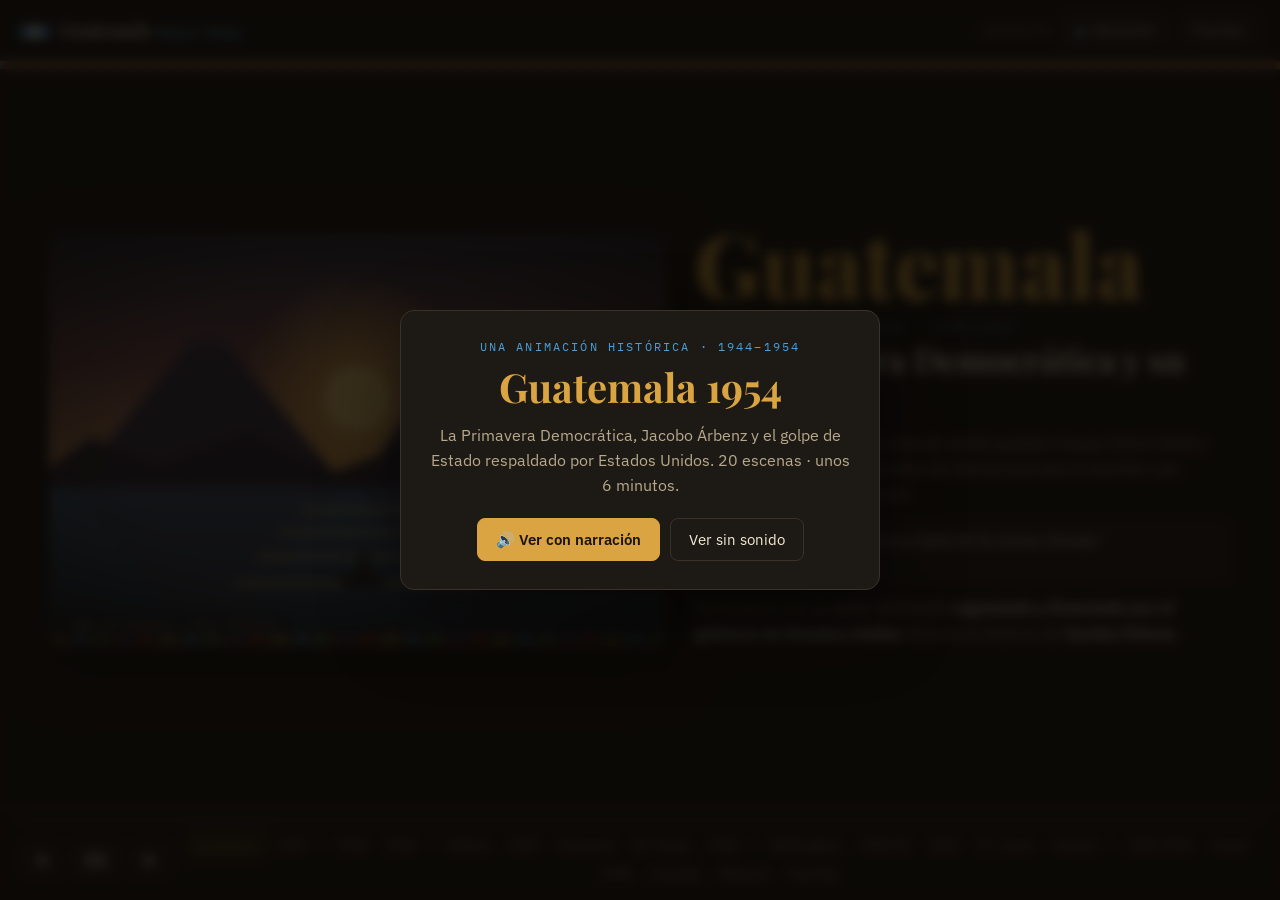
==== commit fa0a30e0: "Add recorded narration track and packaging/publishing workflow - tools/narrar.py renders one MP3 per" ====
--- a/guatemala-1954/index.html
+++ b/guatemala-1954/index.html
@@ -1,4 +1,5 @@
 <!doctype html>
+<!-- Archivo generado por build.py a partir de src/ y audio/. No editar a mano. -->
 <html lang="es">
 <head>
 <meta charset="utf-8">
@@ -8,7 +9,170 @@
 <link rel="preconnect" href="https://fonts.googleapis.com">
 <link rel="preconnect" href="https://fonts.gstatic.com" crossorigin>
 <link href="https://fonts.googleapis.com/css2?family=Playfair+Display:ital,wght@0,600;0,800;1,600&family=IBM+Plex+Sans:wght@400;500;600&family=IBM+Plex+Mono:wght@500&display=swap" rel="stylesheet">
-<link rel="stylesheet" href="css/style.css">
+<style>
+:root {
+  --bg: #14110d;
+  --panel: #1d1914;
+  --paper: #efe4cc;
+  --ink: #f3ead6;
+  --muted: #b7a98c;
+  --line: #3a3228;
+  --sky: #4a9fd8;      /* azul de la bandera */
+  --green: #6fae5a;
+  --gold: #d9a441;
+  --red: #c8442f;
+  --usa: #8fa3c7;
+  --shadow: rgba(0,0,0,.45);
+}
+* { box-sizing: border-box; }
+html, body { margin: 0; height: 100%; }
+body {
+  background: var(--bg);
+  color: var(--ink);
+  font-family: "IBM Plex Sans", system-ui, sans-serif;
+  display: flex; flex-direction: column;
+  overflow-x: hidden;
+}
+header.top {
+  display: flex; align-items: center; justify-content: space-between;
+  padding: 12px 20px; border-bottom: 1px solid var(--line); gap: 12px;
+}
+header.top h1 { font-family: "Playfair Display", serif; font-size: 18px; margin: 0; letter-spacing: .02em; }
+header.top h1 span { color: var(--sky); }
+.flag { display: inline-flex; height: 12px; width: 30px; margin-right: 10px; vertical-align: -1px; border-radius: 2px; overflow: hidden; }
+.flag i { flex: 1; } .flag i:nth-child(1), .flag i:nth-child(3) { background: var(--sky); } .flag i:nth-child(2) { background: #fff; }
+.toplinks { display: flex; gap: 8px; align-items: center; }
+.chapter { font-family: "IBM Plex Mono", monospace; font-size: 12px; letter-spacing: .14em; text-transform: uppercase; color: var(--muted); }
+
+/* franja textil inspirada en los huipiles */
+.textile { height: 8px; background:
+  linear-gradient(135deg, transparent 25%, var(--red) 25% 50%, transparent 50% 75%, var(--red) 75%) 0 0 / 16px 16px,
+  linear-gradient(45deg, var(--gold) 25%, var(--sky) 25% 50%, var(--gold) 50% 75%, var(--green) 75%) 0 0 / 16px 16px;
+  opacity: .8; }
+
+main.stage {
+  flex: 1; display: grid; grid-template-columns: minmax(0, 1.15fr) minmax(0, 1fr);
+  gap: 28px; padding: 24px clamp(16px, 4vw, 48px); align-items: center;
+  max-width: 1320px; width: 100%; margin: 0 auto;
+}
+.art {
+  position: relative; aspect-ratio: 3 / 2; width: 100%;
+  background: radial-gradient(ellipse at 50% 30%, #2a241c, #16130f 75%);
+  border: 1px solid var(--line); border-radius: 14px; overflow: hidden;
+  box-shadow: 0 20px 60px var(--shadow);
+}
+.art .layer { position: absolute; inset: 0; transition: opacity .7s ease, transform .9s ease, filter .7s ease; }
+.art .layer.entering { opacity: 0; transform: scale(1.04); filter: blur(4px); }
+.art .layer.leaving { opacity: 0; transform: scale(.98); filter: blur(3px); }
+.art svg { width: 100%; height: 100%; display: block; }
+.art .layer > svg { animation: kenburns var(--dur, 12s) linear forwards; transform-origin: var(--kb-origin, 50% 50%); }
+@keyframes kenburns { from { transform: scale(1); } to { transform: scale(var(--kb, 1.07)); } }
+.art::before { /* viñeta */
+  content: ""; position: absolute; inset: 0; z-index: 2; pointer-events: none;
+  background: radial-gradient(ellipse at center, transparent 55%, rgba(0,0,0,.45));
+}
+.art::after { /* grano de película */
+  content: ""; position: absolute; inset: -20px; z-index: 3; pointer-events: none; opacity: .09; mix-blend-mode: overlay;
+  background-image: url("data:image/svg+xml;utf8,<svg xmlns='http://www.w3.org/2000/svg' width='160' height='160'><filter id='n'><feTurbulence baseFrequency='.9' numOctaves='2'/></filter><rect width='100%' height='100%' filter='url(%23n)'/></svg>");
+  animation: grain .6s steps(3) infinite;
+}
+@keyframes grain { 0%{transform:translate(0,0)} 50%{transform:translate(-8px,5px)} 100%{transform:translate(4px,-6px)} }
+.caption {
+  position: absolute; left: 12px; bottom: 10px; z-index: 4; font-family: "IBM Plex Mono", monospace; font-size: 11px;
+  color: rgba(243,234,214,.7); background: rgba(0,0,0,.35); padding: 3px 8px; border-radius: 4px;
+}
+
+.text { min-width: 0; }
+.year { font-family: "Playfair Display", serif; font-weight: 800; font-size: clamp(44px, 7vw, 96px); line-height: .95; color: var(--gold); }
+.kicker { font-family: "IBM Plex Mono", monospace; font-size: 12px; letter-spacing: .18em; text-transform: uppercase; color: var(--sky); margin: 14px 0 6px; }
+.title { font-family: "Playfair Display", serif; font-size: clamp(24px, 2.8vw, 34px); margin: 0 0 12px; line-height: 1.15; }
+.body { color: var(--muted); font-size: clamp(15px, 1.25vw, 16.5px); line-height: 1.6; }
+.body p { margin: 0 0 10px; }
+.body strong { color: var(--ink); font-weight: 600; }
+.body em { color: var(--ink); }
+.fact { display: inline-block; margin-top: 6px; padding: 8px 12px; border-left: 3px solid var(--gold); background: var(--panel); color: var(--ink); font-size: 14px; }
+blockquote {
+  margin: 8px 0 12px; padding: 10px 14px; border-left: 3px solid var(--sky); background: var(--panel); border-radius: 0 8px 8px 0;
+  font-family: "Playfair Display", serif; font-style: italic; font-size: clamp(15px, 1.3vw, 17px); color: var(--ink); line-height: 1.45;
+}
+blockquote cite { display: block; margin-top: 6px; font-family: "IBM Plex Mono", monospace; font-style: normal; font-size: 11px; color: var(--muted); letter-spacing: .06em; }
+.voices { display: grid; grid-template-columns: 1fr 1fr; gap: 8px; margin-top: 4px; }
+.voice { background: var(--panel); border: 1px solid var(--line); border-radius: 8px; padding: 9px 11px; font-size: 13.5px; line-height: 1.45; }
+.voice b { display: block; font-family: "IBM Plex Mono", monospace; font-weight: 500; font-size: 10.5px; letter-spacing: .12em; text-transform: uppercase; margin-bottom: 4px; }
+.voice.pro b { color: var(--green); } .voice.con b { color: var(--red); } .voice.usa b { color: var(--usa); } .voice.hist b { color: var(--gold); }
+
+.reveal > * { opacity: 0; transform: translateY(14px); animation: rise .8s cubic-bezier(.2,.7,.2,1) forwards; }
+.reveal > *:nth-child(1) { animation-delay: .1s } .reveal > *:nth-child(2) { animation-delay: .3s }
+.reveal > *:nth-child(3) { animation-delay: .5s } .reveal > *:nth-child(4) { animation-delay: .8s }
+@keyframes rise { to { opacity: 1; transform: none; } }
+
+footer.controls { border-top: 1px solid var(--line); padding: 10px 20px 14px; }
+.progress { height: 3px; background: var(--line); border-radius: 3px; overflow: hidden; margin-bottom: 10px; }
+.progress > div { height: 100%; width: 0; background: linear-gradient(90deg, var(--sky), var(--gold)); }
+.row { display: flex; align-items: center; gap: 10px; flex-wrap: wrap; justify-content: space-between; }
+.btns { display: flex; gap: 8px; }
+button {
+  font: inherit; font-size: 14px; color: var(--ink); background: var(--panel);
+  border: 1px solid var(--line); border-radius: 8px; padding: 8px 14px; cursor: pointer;
+}
+button:hover { border-color: var(--muted); }
+button[aria-pressed="true"] { border-color: var(--sky); color: var(--sky); }
+.timeline { display: flex; gap: 4px; flex: 1; min-width: 0; justify-content: center; flex-wrap: wrap; }
+.timeline button { padding: 4px 7px; font-family: "IBM Plex Mono", monospace; font-size: 11.5px; color: var(--muted); background: transparent; border-color: transparent; }
+.timeline button.on { color: var(--gold); border-color: var(--gold); }
+.timeline .sep { width: 1px; background: var(--line); margin: 4px 4px; }
+
+/* pantalla de inicio */
+.intro {
+  position: fixed; inset: 0; z-index: 20; display: grid; place-items: center; padding: 16px;
+  background: rgba(10, 8, 6, .82); backdrop-filter: blur(6px);
+}
+.intro[hidden] { display: none; }
+.intro-card {
+  max-width: 480px; width: 100%; background: var(--panel); border: 1px solid var(--line); border-radius: 14px;
+  padding: 28px; box-shadow: 0 30px 80px var(--shadow); text-align: center;
+}
+.intro-card .kicker { margin-top: 0; }
+.intro-card h2 { font-family: "Playfair Display", serif; font-size: 40px; margin: 6px 0 10px; color: var(--gold); }
+.intro-card p { color: var(--muted); line-height: 1.55; margin: 0 0 20px; }
+.intro-btns { display: flex; gap: 10px; justify-content: center; flex-wrap: wrap; }
+.intro-btns button { padding: 11px 18px; font-size: 15px; }
+button.primary { background: var(--gold); border-color: var(--gold); color: #1a140c; font-weight: 600; }
+button.primary:hover { filter: brightness(1.08); border-color: var(--gold); }
+
+/* utilidades de animación SVG */
+.draw { stroke-dasharray: var(--len, 1000); stroke-dashoffset: var(--len, 1000); animation: draw var(--d, 2s) ease forwards; animation-delay: var(--delay, 0s); }
+@keyframes draw { to { stroke-dashoffset: 0; } }
+.fade { opacity: 0; animation: fade 1s ease forwards; animation-delay: var(--delay, 0s); }
+@keyframes fade { to { opacity: 1; } }
+.pop { transform-box: fill-box; transform-origin: center; transform: scale(0); animation: pop .6s cubic-bezier(.3,1.6,.5,1) forwards; animation-delay: var(--delay, 0s); }
+@keyframes pop { to { transform: scale(1); } }
+.up { transform-box: fill-box; transform-origin: bottom; transform: scaleY(0); animation: up 1.2s ease forwards; animation-delay: var(--delay, 0s); }
+@keyframes up { to { transform: scaleY(1); } }
+.sway { transform-box: fill-box; transform-origin: bottom center; animation: sway 3s ease-in-out infinite alternate; }
+@keyframes sway { from { transform: rotate(-4deg); } to { transform: rotate(4deg); } }
+.float { animation: float 5s ease-in-out infinite alternate; }
+@keyframes float { from { transform: translateY(0); } to { transform: translateY(-6px); } }
+.wave-flag { transform-box: fill-box; transform-origin: left center; animation: flagwave 1.4s ease-in-out infinite alternate; }
+@keyframes flagwave { from { transform: skewY(-3deg) scaleX(.96); } to { transform: skewY(3deg) scaleX(1); } }
+.flap { transform-box: fill-box; transform-origin: bottom center; animation: flap .35s ease-in-out infinite alternate; }
+@keyframes flap { from { transform: scaleY(1); } to { transform: scaleY(-.6); } }
+.shimmer { animation: shimmer 3s ease-in-out infinite alternate; }
+@keyframes shimmer { from { opacity: .15; } to { opacity: .55; } }
+
+@media (max-width: 900px) {
+  main.stage { grid-template-columns: 1fr; gap: 16px; padding: 16px; align-items: start; }
+  .year { font-size: 52px; }
+  .toplinks .hide-sm { display: none; }
+  .timeline { flex-basis: 100%; order: -1; justify-content: flex-start; }
+  .timeline .sep { display: none; }
+  .btns { width: 100%; justify-content: center; }
+  .voices { grid-template-columns: 1fr; }
+}
+@media (prefers-reduced-motion: reduce) {
+  *, *::before, *::after { animation-duration: .01ms !important; animation-delay: 0s !important; animation-iteration-count: 1 !important; transition: none !important; }
+}
+</style>
 </head>
 <body>
 <header class="top">
@@ -21,6 +185,18 @@
 </header>
 <div class="textile" aria-hidden="true"></div>
 
+<div class="intro" id="intro" role="dialog" aria-labelledby="introTitle">
+  <div class="intro-card">
+    <div class="kicker">Una animación histórica · 1944–1954</div>
+    <h2 id="introTitle">Guatemala 1954</h2>
+    <p>La Primavera Democrática, Jacobo Árbenz y el golpe de Estado respaldado por Estados Unidos. 20 escenas · unos 6 minutos.</p>
+    <div class="intro-btns">
+      <button id="introVoice" class="primary">🔊 Ver con narración</button>
+      <button id="introMute">Ver sin sonido</button>
+    </div>
+  </div>
+</div>
+
 <main class="stage">
   <div class="art" id="art" aria-hidden="true"></div>
   <section class="text" id="text" aria-live="polite"></section>
@@ -38,9 +214,970 @@
   </div>
 </footer>
 
-<script src="js/geo.js"></script>
-<script src="js/art.js"></script>
-<script src="js/scenes.js"></script>
-<script src="js/player.js"></script>
+<script>
+// Contornos generados a partir de Natural Earth (world-atlas, dominio público), simplificados.
+// MAP_CA: proyección equirectangular de Centroamérica norte en un lienzo 600x400.
+// MAP_WORLD: tierras emergidas 110m en un lienzo 600x400.
+window.MAP_CA = {"SV":"M273 342L272 334L277 330L279 326L291 319L296 321L297 320L296 318L301 311L304 309L312 307L310 302L307 300L308 298L307 296L308 295L310 294L311 296L315 293L318 293L320 292L320 293L321 292L337 298L338 296L340 295L341 297L341 299L345 300L346 304L349 307L350 309L354 309L355 310L358 316L364 315L364 319L368 321L368 322L372 322L381 325L381 329L382 332L381 333L388 331L390 332L391 330L393 331L397 328L399 327L398 325L399 323L408 323L414 332L418 330L420 331L422 330L424 330L427 329L429 332L435 336L433 341L433 343L431 345L431 350L429 356L430 357L433 357L434 361L427 364L426 362L423 367L429 372L429 373L427 375L421 379L421 380L422 381L420 382L408 381L401 382L393 381L391 381L393 380L393 379L391 377L392 379L388 379L387 380L390 380L387 381L385 378L386 379L387 378L384 375L384 378L379 376L378 374L374 373L366 374L376 375L379 378L374 377L383 379L384 380L384 381L379 379L362 376L330 360L321 358L312 358L301 355L293 356L290 350L273 342ZM433 379L434 378L435 378L436 381L434 381L433 379ZM431 376L432 377L431 378L430 376L431 376Z","GT":"M323 294L321 292L320 293L320 292L318 293L315 293L311 296L310 294L308 295L307 296L308 298L307 300L310 302L312 307L304 309L301 311L296 318L297 320L296 321L291 319L279 326L277 330L272 334L273 342L253 333L241 329L232 328L209 329L191 326L175 319L161 310L128 284L130 283L134 275L132 264L134 260L134 253L138 251L140 247L131 236L131 232L162 178L249 177L250 175L249 175L249 174L250 173L249 172L251 171L248 169L249 167L250 166L249 164L249 163L251 164L250 162L252 162L250 161L252 159L253 158L252 157L251 158L252 157L254 157L253 153L248 152L246 150L244 150L243 148L237 149L238 146L236 145L237 144L237 141L235 141L236 139L235 137L230 130L226 127L226 126L218 124L214 121L215 119L213 119L213 121L209 119L204 111L201 110L197 104L195 104L193 100L188 99L187 97L182 96L183 94L213 95L213 55L336 55L337 110L331 190L332 191L335 189L344 189L351 191L353 190L356 192L362 192L364 194L364 195L372 200L372 203L374 203L375 202L374 200L376 200L378 197L377 193L378 194L382 193L373 186L374 185L400 202L398 204L393 205L388 212L349 243L336 248L335 253L336 254L336 256L332 262L332 264L337 273L336 282L336 283L331 283L326 289L323 289L323 294Z","HN":"M323 294L323 289L326 289L331 283L336 283L336 282L337 273L332 263L336 256L336 254L335 253L336 248L349 243L388 212L393 205L398 204L400 202L405 205L407 204L412 199L412 197L415 198L419 195L420 193L418 192L431 189L434 188L440 190L439 189L443 187L441 190L450 198L459 193L472 197L488 199L496 198L498 196L503 197L518 196L525 199L538 190L552 189L557 184L555 182L549 181L551 180L570 184L571 187L573 186L577 189L585 192L600 191L613 183L618 183L639 191L640 192L639 197L640 198L643 198L644 196L646 198L653 198L655 197L646 195L642 192L665 196L692 219L699 223L703 224L703 225L702 225L694 221L691 221L691 220L692 220L689 216L687 217L685 215L681 217L679 216L680 214L678 214L680 218L679 219L676 214L671 214L673 216L673 219L675 215L676 215L679 221L677 222L679 227L683 229L683 226L684 228L685 231L690 231L688 232L688 233L690 235L693 235L697 234L692 230L685 227L683 225L685 223L692 226L693 228L698 231L699 232L698 233L700 233L701 238L702 237L703 238L706 235L710 235L711 232L717 233L717 238L716 238L713 236L711 239L711 240L712 238L713 241L714 241L720 237L718 232L713 231L711 231L711 230L704 226L705 224L716 230L725 234L729 237L733 248L744 253L735 254L733 253L734 252L729 253L726 250L725 253L722 254L718 252L717 256L716 256L716 257L712 259L711 262L709 260L706 261L704 262L705 264L703 263L701 265L697 265L699 266L694 268L690 266L690 269L682 269L677 267L677 268L679 271L673 273L670 270L667 270L667 275L662 275L661 273L657 277L652 279L649 278L649 276L639 275L638 275L635 271L635 269L633 269L634 268L631 265L624 266L616 272L615 276L614 276L616 278L614 280L616 280L615 282L612 285L609 282L608 283L607 289L605 291L605 293L604 294L607 297L606 300L596 303L592 307L588 314L583 316L582 319L577 321L574 323L574 324L568 326L567 331L569 332L568 335L562 334L558 329L555 329L548 323L549 319L542 321L541 323L538 325L531 334L528 339L522 340L520 339L517 340L513 338L501 339L498 340L498 348L499 349L499 354L501 362L500 366L502 369L502 372L499 375L495 373L493 373L488 376L487 380L487 387L480 394L477 393L461 394L464 391L461 391L459 388L459 387L462 386L454 385L453 380L450 374L448 373L453 368L457 367L455 364L452 364L450 365L450 368L445 368L445 367L446 367L443 366L441 367L442 364L440 363L440 360L438 362L438 364L436 367L433 368L427 364L434 361L433 357L430 357L429 356L431 350L431 345L433 343L433 341L435 336L429 332L427 329L424 330L422 330L420 331L418 330L414 332L408 323L399 323L398 324L399 327L397 328L396 329L393 331L391 330L390 332L388 331L381 333L382 332L381 329L381 325L372 322L368 322L368 321L364 319L364 315L358 316L355 310L354 309L350 309L349 307L346 304L345 300L341 299L341 297L340 295L338 296L337 298L323 294ZM441 373L440 375L437 375L437 373L441 373ZM440 367L444 367L443 368L443 371L443 372L438 370L439 367L440 367ZM491 174L491 176L485 178L484 177L483 177L483 176L491 174ZM509 162L511 159L520 155L528 152L538 152L535 154L530 153L513 161L509 164L509 162ZM556 150L558 147L560 146L562 148L560 150L554 154L556 150Z","MX":"M-202 -517L-204 -507L-204 -505L-204 -500L-215 -476L-224 -462L-237 -415L-242 -380L-242 -365L-244 -364L-249 -364L-244 -363L-245 -355L-243 -363L-242 -361L-245 -327L-243 -307L-244 -298L-244 -303L-247 -295L-250 -290L-252 -290L-251 -288L-254 -281L-253 -280L-251 -280L-251 -285L-249 -286L-249 -282L-251 -276L-246 -256L-245 -245L-234 -227L-228 -219L-216 -211L-215 -208L-217 -198L-220 -192L-221 -188L-225 -199L-221 -202L-220 -202L-218 -205L-219 -207L-226 -213L-235 -224L-238 -232L-239 -233L-246 -245L-242 -235L-239 -216L-232 -204L-230 -202L-227 -203L-226 -202L-227 -196L-222 -187L-220 -185L-216 -172L-206 -155L-205 -152L-207 -150L-203 -144L-195 -134L-189 -130L-187 -126L-172 -110L-157 -89L-153 -80L-150 -66L-147 -61L-147 -58L-145 -51L-137 -44L-135 -45L-130 -34L-124 -32L-122 -24L-119 -20L-115 -16L-109 -14L-109 -12L-114 -15L-117 -16L-120 -18L-123 -18L-113 -11L-117 -11L-116 -8L-110 -10L-102 -8L-98 -5L-96 -6L-99 -8L-107 -11L-108 -14L-103 -11L-92 -7L-71 -7L-61 -1L-60 2L-44 6L-41 14L-33 22L-30 29L-22 32L0 27L19 21L17 23L18 24L23 23L26 22L25 20L27 18L31 17L31 18L33 19L37 18L39 15L38 13L22 20L20 21L20 20L24 17L40 12L66 11L65 13L65 16L66 16L69 15L68 18L71 15L68 12L87 9L90 7L96 1L98 3L99 12L100 4L98 -1L105 -2L117 -5L140 -7L148 -6L154 -2L154 0L149 0L148 -2L144 -1L145 0L142 -0L142 1L141 4L142 3L144 4L148 4L152 7L147 3L147 0L150 2L151 1L150 3L153 5L152 5L156 8L154 12L157 15L159 14L157 11L160 11L158 9L158 8L166 11L172 11L178 10L179 11L180 7L179 9L176 9L178 6L185 3L189 2L192 -2L195 -1L200 -4L198 -4L192 -2L194 -7L193 -12L190 -13L189 -12L187 -12L184 -15L186 -18L191 -20L196 -25L186 -19L184 -18L184 -16L178 -15L180 -17L193 -26L201 -29L207 -34L217 -39L222 -46L226 -48L230 -52L232 -72L232 -76L234 -81L235 -83L245 -90L247 -93L248 -97L246 -104L248 -124L247 -136L249 -148L253 -155L257 -167L253 -156L252 -154L250 -154L256 -170L266 -176L274 -181L281 -182L285 -185L294 -188L329 -192L335 -194L340 -194L367 -201L375 -206L385 -209L390 -209L395 -207L405 -210L409 -210L405 -211L399 -209L406 -212L417 -211L425 -208L434 -206L433 -205L424 -207L430 -204L440 -203L441 -204L436 -205L441 -205L449 -203L450 -202L449 -202L449 -201L455 -201L465 -199L472 -202L474 -205L473 -208L470 -208L465 -205L460 -206L460 -207L455 -204L454 -206L457 -208L464 -208L475 -212L479 -211L483 -208L487 -200L489 -199L490 -200L494 -199L495 -194L494 -191L495 -183L496 -180L500 -180L496 -173L497 -171L494 -169L491 -158L478 -142L467 -133L458 -119L456 -118L457 -117L453 -114L451 -103L451 -97L453 -91L450 -83L450 -87L452 -89L452 -92L451 -96L450 -96L450 -89L452 -90L447 -84L445 -85L443 -84L437 -73L436 -73L438 -74L438 -76L433 -76L432 -75L433 -70L436 -68L438 -68L437 -64L444 -68L448 -66L449 -68L452 -67L451 -66L452 -67L454 -70L453 -70L452 -68L447 -69L452 -69L453 -73L454 -69L453 -63L451 -60L446 -56L444 -56L446 -57L446 -59L441 -57L438 -54L437 -52L439 -53L437 -50L438 -50L436 -45L439 -44L444 -50L449 -51L448 -48L450 -50L451 -50L449 -48L446 -44L445 -39L445 -37L442 -30L438 -12L433 -3L433 4L431 12L427 18L425 24L425 28L425 25L423 26L422 25L424 19L423 22L423 18L422 15L419 14L420 13L419 11L410 7L409 5L412 2L411 0L415 -6L414 -7L415 -13L412 -19L408 -14L406 -9L405 -9L406 -12L405 -11L402 -10L398 -7L398 -5L399 -6L402 -10L402 -5L403 -7L405 -7L396 8L389 9L387 8L384 9L382 8L379 10L377 17L374 22L373 26L368 30L368 32L365 38L362 40L361 45L357 47L355 50L352 48L351 46L349 46L344 42L338 44L337 46L336 55L215 55L213 56L213 95L183 94L182 96L187 97L188 99L193 100L195 104L197 104L201 110L204 111L209 119L213 121L213 119L215 119L214 121L218 124L226 126L226 127L230 130L235 137L236 139L235 141L237 141L236 145L238 146L237 149L243 148L244 150L246 150L248 152L253 153L254 157L252 157L251 158L252 157L253 158L252 159L250 161L252 162L250 162L251 164L249 163L249 164L250 166L248 168L251 171L249 172L250 173L249 174L249 175L250 175L249 177L247 177L162 178L131 232L131 236L140 247L138 251L134 253L134 260L132 264L134 275L129 284L128 284L89 243L88 240L92 241L95 246L93 241L88 239L88 238L86 239L87 239L86 239L78 234L77 232L72 228L64 218L45 203L26 189L13 182L17 181L18 182L19 181L16 176L4 173L2 170L1 167L-6 168L-11 166L-15 162L-17 161L-19 162L-19 165L-20 165L-18 166L-20 167L-10 173L-8 172L-14 170L-4 172L-2 173L-3 174L4 176L7 180L12 183L-17 170L-32 168L-39 168L-40 167L-30 163L-30 160L-36 157L-44 164L-45 161L-43 159L-45 155L-48 152L-51 153L-56 160L-60 160L-60 161L-62 164L-58 165L-51 165L-47 162L-46 164L-53 165L-45 166L-43 167L-42 168L-46 167L-51 168L-62 170L-68 169L-69 171L-74 171L-77 175L-82 177L-84 179L-83 181L-87 182L-87 184L-97 185L-103 189L-109 190L-111 191L-123 195L-133 199L-134 201L-142 205L-155 204L-158 206L-163 206L-172 203L-183 201L-188 198L-195 196L-197 192L-207 188L-217 186L-218 187L-224 186L-229 185L-238 184L-239 185L-245 184L-259 175L-271 169L-272 168L-266 169L-265 168L-268 167L-269 168L-273 166L-275 167L-298 160L-313 143L-318 144L-318 145L-322 145L-354 136L-371 134L-377 132L-384 127L-385 128L-386 127L-385 126L-388 125L-386 124L-387 122L-389 123L-390 124L-389 124L-390 124L-391 122L-395 119L-467 94L-467 91L-475 85L-476 83L-494 75L-493 73L-494 71L-497 69L-501 69L-504 66L-507 65L-509 60L-514 57L-518 50L-530 44L-533 43L-538 43L-541 47L-544 48L-551 45L-563 41L-571 39L-581 37L-600 29L-606 29L-607 28L-623 23L-632 19L-637 8L-642 3L-646 1L-645 -2L-646 -4L-652 -10L-665 -19L-678 -26L-688 -30L-688 -32L-686 -33L-688 -35L-690 -34L-690 -36L-692 -36L-692 -35L-694 -35L-696 -34L-697 -35L-700 -37L-712 -40L-713 -43L-715 -43L-716 -44L-721 -44L-720 -49L-726 -48L-733 -52L-735 -54L-736 -59L-738 -60L-739 -67L-741 -69L-744 -69L-751 -75L-769 -101L-771 -114L-774 -115L-776 -119L-778 -120L-781 -127L-773 -132L-756 -134L-750 -139L-749 -143L-753 -145L-755 -149L-757 -151L-758 -152L-761 -150L-770 -152L-769 -154L-766 -154L-764 -160L-758 -165L-755 -171L-752 -170L-749 -173L-749 -181L-748 -183L-750 -192L-748 -197L-746 -200L-748 -205L-750 -205L-751 -204L-764 -213L-771 -227L-776 -235L-778 -242L-778 -257L-783 -277L-785 -276L-785 -280L-788 -283L-801 -296L-802 -297L-800 -299L-803 -297L-817 -313L-820 -315L-826 -322L-830 -322L-830 -325L-834 -331L-834 -332L-837 -337L-843 -342L-844 -344L-851 -351L-855 -353L-856 -358L-859 -362L-862 -368L-871 -378L-894 -393L-896 -397L-905 -403L-922 -414L-922 -416L-921 -413L-902 -403L-906 -406L-906 -406L-902 -404L-902 -405L-903 -405L-901 -407L-905 -416L-909 -415L-909 -415L-907 -415L-906 -414L-911 -411L-914 -414L-917 -413L-919 -417L-924 -421L-926 -420L-929 -423L-932 -424L-924 -417L-923 -416L-925 -417L-936 -424L-937 -430L-940 -434L-939 -434L-935 -432L-935 -435L-937 -438L-936 -438L-937 -442L-935 -446L-936 -447L-940 -449L-938 -443L-939 -437L-942 -438L-942 -437L-947 -441L-952 -451L-958 -457L-954 -456L-949 -448L-945 -447L-945 -450L-947 -451L-945 -453L-944 -451L-937 -449L-936 -451L-944 -458L-945 -458L-945 -457L-948 -457L-951 -461L-957 -460L-960 -461L-960 -464L-957 -462L-958 -465L-961 -468L-963 -459L-963 -464L-967 -468L-978 -473L-986 -474L-981 -475L-976 -474L-983 -477L-988 -476L-989 -477L-986 -478L-987 -480L-989 -480L-988 -483L-989 -487L-990 -487L-993 -489L-997 -488L-996 -484L-999 -482L-1001 -484L-1004 -484L-1005 -483L-1004 -482L-1006 -482L-1012 -487L-1008 -490L-1004 -490L-1003 -487L-1002 -490L-997 -495L-995 -501L-993 -503L-993 -506L-997 -498L-1005 -495L-1008 -491L-1013 -490L-1016 -495L-1021 -497L-1014 -490L-1014 -488L-1019 -493L-1032 -495L-1028 -496L-1024 -495L-1023 -499L-1026 -502L-1029 -503L-1031 -501L-1031 -497L-1032 -498L-1031 -502L-1034 -505L-1032 -510L-1034 -515L-1033 -521L-1027 -529L-1022 -541L-1021 -540L-1023 -536L-1024 -532L-1024 -531L-1022 -531L-1019 -538L-1018 -543L-1015 -542L-1014 -541L-1016 -538L-1011 -534L-1010 -534L-1011 -538L-1009 -539L-1010 -540L-1012 -540L-1015 -545L-1016 -546L-1015 -545L-1018 -545L-1021 -543L-1020 -549L-1021 -554L-1030 -564L-1036 -567L-1033 -566L-1034 -569L-1036 -570L-1036 -571L-1038 -570L-1038 -572L-1040 -572L-1041 -570L-1039 -569L-1039 -568L-1037 -566L-1045 -568L-1048 -568L-1049 -567L-1051 -567L-1057 -570L-1062 -576L-1063 -580L-1068 -589L-1063 -585L-1066 -594L-1069 -597L-1073 -598L-1076 -595L-1081 -598L-1091 -600L-1094 -602L-1102 -609L-1107 -610L-1107 -611L-1100 -611L-1103 -614L-1103 -616L-1105 -617L-1107 -616L-1109 -616L-1109 -620L-1111 -621L-1111 -625L-1114 -634L-1110 -637L-1111 -639L-1112 -637L-1112 -640L-1108 -642L-1112 -642L-1111 -645L-1113 -646L-1113 -647L-1111 -647L-1111 -648L-1106 -649L-1106 -651L-1107 -650L-1111 -652L-1114 -651L-1122 -654L-1129 -653L-1126 -655L-1128 -659L-1129 -658L-1130 -655L-1132 -653L-1130 -653L-1130 -651L-1131 -648L-1137 -653L-1135 -654L-1139 -657L-1142 -657L-1143 -655L-1146 -655L-1146 -657L-1151 -659L-1158 -666L-1161 -671L-1162 -674L-1164 -675L-1166 -679L-1169 -683L-1170 -684L-1169 -687L-1171 -686L-1187 -692L-1190 -701L-1203 -713L-1199 -714L-1197 -712L-1197 -714L-1198 -716L-1201 -716L-1204 -719L-1209 -720L-1214 -727L-1218 -727L-1217 -730L-1218 -735L-1219 -735L-1218 -738L-1219 -742L-1222 -743L-1221 -748L-1223 -752L-1228 -753L-1229 -751L-1234 -754L-1235 -756L-1232 -764L-1236 -766L-1236 -769L-1241 -773L-1243 -778L-1246 -780L-1252 -793L-1257 -794L-1256 -801L-1258 -804L-1258 -813L-1261 -818L-1265 -819L-1264 -822L-1264 -828L-1277 -843L-1283 -857L-1281 -866L-1283 -875L-1280 -870L-1278 -872L-1277 -881L-1280 -884L-1284 -886L-1282 -884L-1287 -886L-1290 -890L-1293 -890L-1290 -887L-1311 -891L-1312 -892L-1316 -893L-1318 -894L-1315 -895L-1317 -903L-1319 -905L-1326 -910L-1331 -911L-1334 -913L-1338 -912L-1339 -913L-1339 -916L-1340 -917L-1340 -911L-1338 -910L-1340 -908L-1344 -905L-1352 -905L-1361 -909L-1364 -912L-1375 -918L-1381 -924L-1388 -924L-1392 -927L-1396 -928L-1399 -931L-1410 -936L-1411 -938L-1410 -934L-1402 -930L-1398 -926L-1397 -921L-1394 -916L-1397 -912L-1399 -907L-1399 -898L-1401 -893L-1402 -882L-1400 -876L-1397 -874L-1398 -872L-1397 -869L-1390 -866L-1390 -864L-1388 -852L-1389 -850L-1389 -845L-1384 -835L-1384 -826L-1386 -821L-1385 -818L-1387 -814L-1381 -805L-1378 -798L-1374 -796L-1374 -794L-1371 -793L-1369 -792L-1370 -790L-1368 -788L-1369 -787L-1368 -785L-1366 -784L-1365 -782L-1362 -782L-1361 -784L-1356 -782L-1349 -776L-1346 -774L-1345 -772L-1341 -770L-1335 -764L-1331 -762L-1330 -760L-1326 -758L-1317 -750L-1316 -748L-1318 -744L-1313 -739L-1310 -733L-1312 -731L-1311 -728L-1312 -726L-1310 -722L-1307 -722L-1306 -724L-1307 -725L-1306 -726L-1304 -726L-1303 -727L-1302 -724L-1300 -725L-1301 -724L-1299 -723L-1300 -722L-1298 -721L-1299 -718L-1298 -716L-1295 -716L-1292 -719L-1290 -718L-1288 -716L-1286 -710L-1283 -704L-1283 -702L-1281 -695L-1274 -692L-1268 -693L-1266 -691L-1266 -690L-1264 -691L-1266 -680L-1260 -673L-1261 -668L-1260 -665L-1261 -662L-1260 -660L-1258 -659L-1258 -657L-1259 -650L-1255 -647L-1253 -642L-1247 -635L-1239 -633L-1231 -628L-1228 -624L-1227 -616L-1223 -612L-1220 -607L-1221 -604L-1218 -601L-1213 -599L-1203 -596L-1203 -594L-1206 -593L-1208 -588L-1203 -582L-1198 -577L-1197 -574L-1198 -572L-1199 -573L-1200 -569L-1197 -568L-1196 -565L-1193 -562L-1192 -559L-1189 -557L-1185 -561L-1194 -569L-1195 -577L-1196 -581L-1194 -582L-1193 -581L-1188 -576L-1177 -568L-1177 -558L-1172 -556L-1170 -557L-1169 -556L-1171 -552L-1171 -549L-1170 -547L-1168 -546L-1168 -545L-1166 -542L-1165 -539L-1166 -537L-1163 -528L-1161 -526L-1160 -524L-1162 -521L-1162 -518L-1163 -517L-1161 -508L-1159 -506L-1160 -507L-1160 -504L-1155 -500L-1154 -500L-1152 -492L-1147 -486L-1140 -485L-1141 -481L-1138 -473L-1134 -470L-1135 -467L-1133 -462L-1133 -459L-1126 -451L-1125 -452L-1123 -450L-1122 -447L-1118 -441L-1116 -436L-1118 -429L-1120 -427L-1121 -418L-1118 -411L-1117 -404L-1113 -397L-1109 -394L-1106 -393L-1093 -391L-1096 -389L-1101 -391L-1100 -387L-1096 -387L-1092 -391L-1092 -394L-1093 -396L-1093 -398L-1094 -397L-1094 -401L-1093 -401L-1094 -402L-1091 -404L-1087 -403L-1087 -401L-1084 -399L-1083 -397L-1077 -394L-1072 -390L-1071 -382L-1067 -381L-1060 -383L-1058 -381L-1060 -378L-1061 -375L-1051 -365L-1052 -361L-1051 -356L-1047 -353L-1035 -348L-1036 -346L-1033 -341L-1033 -337L-1032 -337L-1035 -323L-1040 -316L-1052 -311L-1053 -308L-1058 -306L-1061 -302L-1064 -302L-1064 -300L-1068 -300L-1071 -301L-1077 -307L-1083 -331L-1092 -347L-1095 -350L-1110 -357L-1115 -360L-1126 -373L-1142 -386L-1169 -402L-1163 -399L-1170 -403L-1174 -407L-1179 -410L-1183 -417L-1183 -418L-1182 -417L-1185 -420L-1186 -420L-1185 -418L-1186 -417L-1193 -417L-1190 -415L-1194 -414L-1194 -419L-1196 -425L-1203 -431L-1201 -430L-1201 -431L-1204 -435L-1206 -440L-1207 -440L-1206 -436L-1204 -434L-1206 -433L-1204 -431L-1206 -432L-1207 -431L-1209 -435L-1208 -437L-1209 -438L-1210 -437L-1209 -432L-1211 -432L-1213 -433L-1213 -438L-1215 -440L-1213 -442L-1214 -444L-1212 -446L-1213 -449L-1214 -450L-1215 -448L-1216 -445L-1215 -443L-1216 -440L-1218 -446L-1216 -447L-1215 -454L-1216 -455L-1215 -461L-1212 -467L-1212 -476L-1211 -480L-1212 -480L-1209 -482L-1212 -483L-1211 -484L-1212 -500L-1212 -491L-1213 -485L-1214 -485L-1214 -504L-1220 -519L-1223 -522L-1226 -523L-1230 -532L-1234 -536L-1237 -538L-1240 -536L-1244 -538L-1244 -540L-1246 -540L-1248 -542L-1253 -542L-1256 -545L-1278 -561L-1278 -565L-1284 -572L-1284 -574L-1282 -575L-1285 -575L-1285 -573L-1289 -572L-1290 -574L-1286 -577L-1283 -581L-1283 -585L-1284 -587L-1285 -588L-1287 -586L-1288 -579L-1292 -577L-1292 -572L-1299 -575L-1306 -576L-1308 -575L-1311 -571L-1311 -570L-1314 -569L-1317 -570L-1319 -573L-1323 -575L-1328 -584L-1333 -588L-1339 -589L-1341 -588L-1345 -591L-1349 -597L-1354 -599L-1360 -600L-1362 -598L-1365 -601L-1368 -602L-1370 -601L-1371 -602L-1371 -604L-1374 -605L-1375 -606L-1374 -612L-1376 -618L-1382 -623L-1391 -626L-1394 -632L-1398 -634L-1399 -633L-1401 -635L-1399 -634L-1399 -636L-1400 -638L-1402 -638L-1402 -636L-1405 -637L-1406 -640L-1408 -640L-1409 -640L-1411 -641L-1413 -647L-1415 -649L-1413 -650L-1410 -648L-1404 -648L-1383 -644L-1377 -645L-1375 -644L-1363 -651L-1362 -650L-1361 -648L-1362 -643L-1358 -639L-1352 -636L-1348 -633L-1348 -632L-1345 -635L-1345 -636L-1347 -637L-1347 -638L-1345 -638L-1342 -636L-1339 -636L-1336 -638L-1336 -640L-1340 -643L-1343 -642L-1346 -646L-1346 -646L-1344 -641L-1345 -640L-1349 -639L-1351 -641L-1353 -645L-1353 -647L-1350 -652L-1352 -653L-1351 -654L-1352 -654L-1352 -656L-1353 -656L-1360 -652L-1360 -653L-1359 -656L-1351 -665L-1350 -666L-1349 -663L-1352 -660L-1349 -655L-1348 -658L-1350 -661L-1348 -661L-1346 -659L-1344 -662L-1348 -663L-1349 -668L-1346 -674L-1347 -677L-1348 -676L-1350 -678L-1345 -692L-1347 -694L-1346 -696L-1349 -699L-1352 -699L-1353 -706L-1360 -706L-1360 -709L-1363 -711L-1365 -711L-1366 -715L-1367 -717L-1368 -716L-1370 -721L-1371 -721L-1374 -725L-1378 -725L-1380 -728L-1382 -727L-1384 -736L-1388 -738L-1389 -737L-1392 -743L-1395 -743L-1407 -756L-1422 -760L-1425 -764L-1429 -767L-1434 -769L-1440 -773L-1441 -774L-1443 -773L-1456 -783L-1456 -788L-1456 -793L-1459 -796L-1464 -797L-1464 -798L-1462 -807L-1464 -811L-1463 -817L-1466 -824L-1470 -827L-1475 -828L-1472 -832L-1476 -835L-1474 -831L-1476 -830L-1477 -832L-1478 -830L-1475 -825L-1477 -825L-1480 -834L-1479 -844L-1481 -856L-1489 -860L-1494 -867L-1500 -867L-1498 -881L-1500 -886L-1508 -894L-1511 -900L-1522 -909L-1523 -911L-1520 -911L-1522 -912L-1520 -916L-1522 -919L-1525 -920L-1527 -923L-1521 -921L-1520 -922L-1518 -929L-1528 -934L-1529 -939L-1534 -939L-1535 -941L-1537 -950L-1539 -956L-1541 -958L-1546 -960L-1552 -972L-1553 -978L-1391 -990L-1392 -987L-1396 -982L-1395 -981L-1397 -975L-1145 -894L-1139 -893L-951 -893L-951 -925L-836 -925L-833 -923L-830 -923L-825 -920L-820 -911L-815 -904L-799 -896L-796 -893L-792 -890L-785 -883L-774 -875L-771 -870L-758 -860L-750 -856L-749 -857L-745 -855L-739 -850L-734 -848L-732 -844L-729 -843L-724 -835L-724 -829L-712 -813L-713 -804L-712 -797L-709 -792L-708 -788L-705 -785L-701 -776L-689 -767L-684 -767L-677 -759L-670 -754L-661 -750L-651 -749L-650 -746L-644 -742L-636 -741L-631 -736L-625 -732L-622 -733L-621 -731L-619 -732L-620 -731L-619 -730L-608 -729L-607 -730L-605 -734L-600 -738L-598 -742L-596 -743L-595 -743L-589 -746L-592 -748L-591 -754L-587 -756L-588 -762L-584 -769L-584 -771L-578 -780L-578 -782L-569 -784L-568 -783L-566 -785L-558 -784L-557 -787L-556 -790L-553 -793L-538 -786L-530 -786L-529 -787L-526 -786L-518 -787L-517 -786L-506 -784L-502 -785L-500 -787L-499 -786L-500 -784L-499 -784L-495 -785L-494 -784L-491 -784L-491 -783L-488 -777L-484 -775L-484 -772L-479 -774L-478 -771L-479 -768L-472 -764L-466 -762L-464 -756L-450 -748L-447 -744L-447 -742L-443 -738L-441 -738L-438 -724L-434 -721L-434 -719L-432 -718L-428 -708L-426 -704L-423 -701L-422 -697L-418 -695L-420 -695L-420 -693L-418 -692L-418 -687L-415 -683L-415 -680L-413 -678L-410 -677L-409 -674L-400 -669L-399 -666L-397 -664L-395 -660L-391 -658L-391 -656L-388 -653L-389 -651L-387 -649L-387 -646L-385 -644L-378 -640L-376 -636L-373 -636L-372 -634L-368 -635L-367 -633L-363 -631L-363 -625L-361 -623L-360 -619L-362 -613L-363 -611L-360 -609L-357 -604L-359 -598L-358 -596L-359 -593L-357 -591L-355 -590L-354 -587L-345 -577L-339 -557L-336 -556L-335 -553L-336 -549L-329 -547L-326 -547L-325 -546L-324 -547L-321 -545L-315 -545L-310 -542L-311 -541L-308 -540L-308 -538L-305 -536L-300 -538L-294 -536L-293 -534L-292 -535L-290 -535L-286 -533L-286 -531L-284 -531L-281 -527L-273 -524L-268 -525L-265 -522L-262 -524L-247 -524L-245 -522L-238 -521L-227 -512L-223 -512L-222 -509L-220 -510L-219 -508L-217 -509L-217 -514L-215 -515L-213 -514L-211 -517L-202 -517ZM460 5L461 2L460 5L461 8L457 14L459 10L460 5ZM464 -10L465 -9L466 -4L465 -2L464 -10ZM172 -12L176 -14L177 -11L170 -10L166 -5L163 -4L165 -7L159 -4L156 -4L172 -12Z","BZ":"M336 55L337 46L338 44L344 42L356 50L357 47L361 45L362 40L365 38L368 32L368 30L373 26L374 22L377 17L379 11L382 8L394 8L396 10L389 16L390 17L393 16L391 21L396 17L402 18L409 16L408 18L405 20L406 21L407 19L409 19L408 35L405 44L401 50L400 58L398 65L395 70L397 72L400 75L404 76L403 78L398 78L396 89L395 100L396 106L399 108L400 115L398 116L396 120L398 125L395 127L394 129L394 137L392 139L392 146L391 147L390 146L392 138L394 136L392 137L389 143L390 144L388 144L390 145L389 146L389 148L379 161L379 163L377 164L376 165L376 162L374 164L372 162L371 164L365 166L364 173L361 174L360 176L358 178L357 180L352 184L353 190L351 191L344 189L335 189L332 191L331 186L337 110L336 55ZM426 85L427 84L429 89L428 92L428 91L427 92L426 85ZM426 74L428 74L430 76L426 83L425 83L424 82L422 85L420 93L419 91L421 82L425 79L428 79L428 75L426 76L426 74ZM410 67L411 68L411 73L410 67ZM404 64L410 61L408 64L404 65L404 64ZM421 40L421 43L419 46L417 48L414 48L418 45L419 44L418 44L421 31L425 30L425 31L422 38L419 41L420 42L421 40ZM408 76L410 78L410 80L409 78L407 76L408 76ZM417 36L417 36L416 37L417 36ZM419 34L419 36L418 35L419 34ZM423 27L423 29L422 30L422 28L423 27Z","cities":{"Ciudad de Guatemala":[245,279],"Quetzaltenango":[177,264],"Puerto Barrios":[375,201],"Tiquisate":[188,303],"Tikal":[305,97],"Lago de Atitlán":[199,274],"Esquipulas":[324,284],"Tegucigalpa":[468,318],"Bananera":[366,220],"Chiquimula":[311,267],"Florida (HN)":[357,251]}};
+window.MAP_WORLD = {"d":"M134 400L133 402L121 401L129 401L132 399L134 400ZM166 396L169 397L170 400L154 402L146 401L159 396L166 396ZM-3 386L3 386L-1 387L-6 386L-3 386ZM47 382L53 383L46 383L39 382L47 382ZM115 380L114 383L109 383L100 382L102 381L107 380L107 377L111 375L115 380ZM-133 410L-131 409L-121 410L-111 409L-85 412L-51 411L-51 410L-75 408L-73 405L-82 402L-68 403L-59 401L-66 399L-79 398L-85 396L-85 393L-70 394L-58 392L-58 390L-55 389L-34 387L1 388L13 386L17 388L43 390L44 389L39 387L36 384L53 386L66 385L68 383L77 386L86 386L88 385L97 387L113 384L117 382L114 377L117 371L127 366L138 363L140 363L139 364L129 366L127 368L129 369L121 373L129 379L131 386L124 389L110 393L95 393L103 395L94 396L93 398L96 400L134 405L137 407L156 404L172 405L176 403L203 401L201 398L187 399L187 396L202 393L222 390L232 388L232 387L230 386L231 385L244 381L250 382L251 380L266 381L284 378L291 380L296 378L327 379L338 377L342 374L353 377L388 368L403 373L409 372L420 373L421 376L417 378L420 379L418 382L422 383L431 378L439 377L451 372L459 371L462 369L466 371L480 372L488 372L495 368L503 371L519 369L533 372L540 370L566 369L567 367L572 371L590 371L597 374L610 375L626 379L647 382L643 386L636 388L630 392L630 393L633 396L638 397L626 398L622 402L643 409L663 410L-133 410ZM116 342L122 344L115 346L106 343L101 340L109 342L113 339L116 342ZM137 336L138 338L132 338L131 337L137 336ZM423 333L419 333L420 330L423 331L423 333ZM590 313L596 313L596 316L595 318L591 319L588 314L590 313ZM378 252L379 257L377 257L371 278L368 279L365 278L363 270L365 267L364 261L365 258L373 255L376 249L378 252ZM586 253L586 255L588 254L590 256L592 264L597 268L599 272L602 272L607 280L608 285L606 293L599 306L592 309L589 308L589 306L586 308L579 307L577 303L574 301L574 299L571 301L573 295L569 300L565 295L559 292L547 294L543 295L541 298L533 298L529 300L526 300L522 298L524 294L521 286L519 280L520 281L519 279L521 281L519 276L520 271L520 272L526 268L535 266L540 259L542 260L541 259L546 254L549 253L555 255L557 250L561 249L560 247L561 247L567 249L570 249L571 250L568 256L578 262L582 256L583 247L584 247L586 253ZM535 245L531 243L533 243L535 245ZM543 245L541 245L542 243L547 241L550 241L543 245ZM529 240L531 242L527 242L526 242L527 241L529 240ZM540 240L536 242L533 241L540 240ZM508 237L513 237L524 241L512 240L501 237L502 235L508 237ZM566 236L565 238L565 235L566 236ZM604 234L599 236L596 235L600 233L602 234L605 231L604 234ZM557 229L557 231L552 230L551 230L551 229L557 229ZM565 225L565 228L568 230L570 227L574 226L588 231L591 234L595 236L594 239L597 242L602 245L595 245L591 240L588 239L584 243L576 240L572 241L575 238L573 234L564 230L562 231L560 228L564 227L561 227L557 224L561 223L565 225ZM545 219L542 222L534 222L535 225L541 224L537 226L540 234L538 234L539 232L537 232L535 228L534 229L534 235L532 234L532 230L531 228L533 221L535 219L540 220L545 219ZM553 220L551 223L552 224L550 223L550 218L551 217L553 220ZM502 235L499 235L495 232L486 218L479 211L478 210L483 211L490 218L493 218L497 222L497 224L502 229L502 235ZM529 218L531 220L528 220L525 231L522 231L518 229L512 229L509 221L510 218L512 219L518 215L526 207L532 210L527 215L529 218ZM548 204L548 206L547 208L546 206L545 207L545 210L543 209L541 205L540 206L538 207L538 204L545 202L545 201L548 204ZM447 208L445 209L444 207L445 200L446 202L448 206L447 208ZM131 200L129 200L130 198L131 198L131 200ZM542 199L540 202L539 201L540 199L542 197L542 199ZM530 202L527 204L531 199L532 197L533 199L530 202ZM538 196L540 196L539 198L538 199L538 196ZM546 195L545 199L543 198L544 196L543 194L546 195ZM537 193L536 195L534 192L537 193ZM536 181L538 181L539 184L537 187L537 190L542 192L542 194L541 193L535 191L536 190L533 189L533 186L534 187L535 181L536 181ZM96 183L93 182L94 181L97 182L96 183ZM105 178L111 179L115 181L109 182L108 183L101 181L106 181L104 179L105 178ZM512 181L508 181L508 179L512 178L513 178L512 181ZM90 172L102 177L94 178L95 177L90 174L85 172L78 174L84 171L90 172ZM94 169L92 168L93 166L94 169ZM536 172L535 173L534 172L535 168L538 167L536 172ZM94 163L91 164L92 163L94 163ZM96 163L95 165L95 163L94 162L96 163ZM566 146L565 148L561 149L562 147L566 146ZM344 143L340 145L338 144L344 143ZM319 143L325 144L322 145L319 144L319 143ZM301 137L300 141L297 140L294 139L295 137L301 137ZM287 131L288 135L285 135L285 131L287 131ZM580 140L578 144L572 145L568 148L567 145L558 147L560 149L557 153L554 148L561 143L568 143L570 139L572 140L577 137L578 131L581 130L582 133L580 140ZM288 129L287 130L286 128L288 127L288 129ZM586 124L590 124L590 126L587 127L585 129L581 127L580 130L578 130L577 128L581 126L582 121L586 124ZM125 119L129 119L127 120L125 119ZM142 110L140 112L142 111L148 113L147 114L149 114L149 119L146 118L146 116L144 118L142 118L144 117L142 116L135 116L135 114L139 110L143 107L144 108L142 110ZM586 109L588 113L585 113L583 116L586 120L584 118L582 120L583 112L581 107L582 104L584 103L583 102L584 101L586 109ZM252 106L244 107L246 105L245 102L250 100L254 101L252 106ZM295 99L294 100L291 98L294 98L295 99ZM260 92L258 94L262 94L260 98L262 98L268 105L270 105L269 107L270 108L254 111L259 108L255 107L257 106L256 103L260 104L260 102L256 100L255 98L254 99L253 96L256 92L260 92ZM91 84L90 85L88 84L91 84ZM77 76L89 81L83 81L82 80L77 82L76 81L73 81L75 80L76 76L77 76ZM234 75L234 76L236 77L225 81L216 80L218 79L213 78L217 78L213 76L214 75L221 76L234 75ZM98 73L95 72L98 70L100 71L98 73ZM-133 69L-122 73L-121 75L-121 73L-115 74L-111 76L-117 77L-118 79L-130 77L-130 75L-133 76L-132 77L-133 78L667 78L661 79L665 82L665 84L653 85L645 89L642 88L630 89L627 93L629 94L629 97L627 98L626 99L627 100L623 101L622 104L619 105L618 107L615 109L612 99L613 96L615 94L619 93L630 86L632 83L622 88L621 85L615 86L609 89L611 91L603 92L603 90L600 90L583 91L567 101L574 103L578 102L581 104L581 106L578 115L574 119L566 126L563 127L561 126L550 134L554 140L554 144L548 146L547 141L549 140L544 138L545 134L543 133L536 136L538 132L537 131L529 135L528 136L531 139L539 139L539 140L536 141L531 145L534 146L538 152L536 154L538 156L537 159L530 168L524 172L513 175L512 177L511 177L511 175L508 174L502 178L501 180L509 188L510 192L509 196L500 203L500 200L497 199L495 195L491 194L491 192L489 192L487 202L495 210L498 219L492 216L489 208L486 204L485 205L486 197L483 185L479 187L476 187L476 182L470 172L468 172L467 174L460 174L459 177L449 185L445 187L444 199L439 205L430 187L428 175L423 176L420 173L421 171L414 166L403 166L394 165L392 162L388 163L381 160L378 155L373 156L380 167L380 164L381 165L382 169L387 169L392 164L393 168L397 170L400 173L395 177L395 180L389 184L383 186L383 188L375 191L363 194L361 185L354 175L352 170L344 160L344 157L342 161L339 156L346 169L346 171L349 173L350 181L354 187L363 195L362 196L366 199L380 196L380 199L373 213L356 228L354 233L353 235L354 237L354 241L357 246L357 255L356 258L344 266L345 276L339 279L339 285L333 291L324 298L317 297L310 300L307 297L307 293L300 282L298 271L293 262L294 254L297 249L296 241L293 233L286 225L288 215L286 212L282 212L280 213L276 208L273 208L262 212L256 211L249 213L239 206L234 198L230 195L228 189L230 186L231 182L229 174L235 164L245 156L246 150L251 146L253 143L262 144L270 141L288 139L291 140L290 147L309 155L311 153L311 151L315 149L331 154L336 152L342 153L347 145L347 141L339 142L328 141L325 137L326 136L325 135L327 132L331 132L332 131L336 131L341 129L352 131L356 131L359 129L348 122L354 117L344 119L347 122L342 124L339 121L341 120L335 119L331 122L328 128L331 131L325 133L322 131L319 132L321 133L320 133L317 133L320 139L318 138L318 141L317 141L310 133L310 130L296 121L294 121L295 124L308 133L304 132L303 134L305 136L302 138L301 133L286 124L281 126L274 127L273 129L268 131L266 135L267 136L262 141L257 141L255 142L252 140L247 140L247 137L245 136L247 132L246 127L249 125L262 126L264 124L264 120L257 116L256 114L263 114L262 112L264 113L270 111L270 109L275 108L277 104L285 103L286 102L285 99L286 95L290 94L289 96L291 97L288 99L291 102L294 101L298 103L306 100L310 101L314 100L315 95L317 94L320 95L321 92L319 91L331 89L329 88L317 89L314 87L315 82L323 78L320 76L316 76L314 78L314 79L306 83L305 86L308 89L304 92L302 98L295 99L290 90L285 93L279 92L278 85L290 79L299 72L309 67L329 64L336 66L333 66L336 68L338 67L356 71L358 74L356 75L340 74L344 76L344 79L349 80L348 78L349 77L355 79L357 78L355 77L360 74L364 75L366 74L363 70L369 71L371 72L368 72L368 73L370 74L386 69L388 69L386 71L397 69L400 70L402 69L400 68L401 67L419 71L420 70L415 68L415 64L422 60L428 60L428 62L426 64L428 66L428 69L430 70L425 75L428 75L433 72L432 70L433 69L430 67L432 65L429 63L433 62L433 60L435 62L434 64L436 64L435 63L439 62L448 63L446 59L460 58L458 57L460 55L491 52L499 50L505 52L514 52L520 54L510 57L518 58L519 59L523 58L540 60L541 58L549 59L552 60L553 61L552 62L558 65L561 63L577 63L576 61L579 60L599 62L607 65L620 65L622 66L622 67L624 68L640 68L644 70L646 69L644 67L645 66L664 68L-133 69ZM54 69L48 69L45 68L47 67L48 66L54 69ZM65 68L65 70L68 68L71 70L70 71L73 73L76 69L77 67L83 67L86 69L85 71L86 72L81 75L76 74L73 78L60 84L57 87L56 91L60 92L62 95L65 95L78 99L84 100L84 104L89 108L92 105L89 101L97 97L92 92L95 89L93 84L103 83L108 86L112 87L113 91L116 93L123 88L130 96L129 97L139 101L143 104L143 106L133 111L119 111L109 118L114 115L122 113L124 114L122 115L123 119L130 120L132 118L134 120L121 125L120 125L120 123L124 122L117 122L110 127L111 130L103 131L107 131L102 132L100 136L99 134L100 137L98 140L97 135L97 138L96 137L97 138L98 143L86 152L89 162L88 166L85 165L82 158L80 155L78 156L75 155L68 155L68 157L66 158L58 156L52 159L50 161L49 172L53 179L57 182L62 181L65 179L66 176L73 174L69 187L78 187L81 188L80 198L86 203L90 201L96 203L100 198L104 197L107 195L109 195L107 197L107 202L109 200L108 198L111 197L111 195L115 199L122 200L129 198L127 199L128 200L131 201L132 203L135 204L140 209L147 209L153 213L156 218L155 222L159 223L159 225L160 224L167 226L168 228L178 229L184 233L188 234L189 239L189 242L181 251L179 262L176 271L173 273L167 274L161 278L159 280L158 286L147 299L142 300L137 298L140 304L138 307L135 308L128 309L129 313L127 313L122 313L122 316L126 317L122 319L121 322L117 323L116 325L121 327L113 335L115 339L109 340L108 342L99 337L99 330L102 327L99 326L101 324L101 320L104 321L105 316L104 316L103 319L101 318L104 309L103 305L108 294L111 266L110 263L108 261L98 255L89 238L86 236L86 233L89 228L87 227L87 225L89 221L91 219L95 214L93 204L90 202L88 204L89 205L87 206L87 205L81 203L78 200L78 201L76 200L76 198L72 193L64 191L56 186L52 187L37 182L32 178L33 175L31 172L24 165L24 163L17 158L14 152L12 152L12 155L24 170L22 172L17 167L17 164L11 161L13 159L10 157L6 149L-1 145L-10 133L-9 121L-10 115L-7 115L-6 118L-6 113L-17 109L-17 106L-20 105L-31 93L-60 87L-63 87L-62 89L-70 91L-68 86L-76 90L-74 91L-76 93L-85 98L-100 101L-84 94L-82 91L-93 92L-93 90L-97 89L-102 86L-99 82L-91 81L-92 79L-91 78L-100 79L-107 76L-99 74L-93 75L-104 70L-93 66L-81 64L-37 69L-22 66L-20 67L-18 66L-13 68L-10 66L-10 68L-3 67L11 69L14 70L10 71L22 71L25 72L27 71L25 70L26 70L31 69L41 72L48 72L48 70L50 70L53 71L53 73L57 69L52 66L52 64L55 62L60 64L63 66L61 67L65 68ZM13 60L12 61L20 61L22 60L26 63L27 62L26 60L32 61L35 64L42 68L38 68L40 69L39 69L29 69L15 70L9 69L6 67L17 66L5 65L3 65L9 64L1 63L5 61L13 60ZM34 59L32 61L30 59L34 59ZM97 60L89 60L87 59L88 58L97 60ZM74 60L76 61L78 59L84 58L88 61L87 62L94 61L102 64L106 63L116 66L118 68L114 70L129 74L125 78L118 75L116 75L115 76L122 79L123 81L122 83L114 81L120 85L109 82L100 78L92 79L94 77L102 77L105 72L91 66L86 67L70 66L68 65L70 64L67 64L66 62L70 59L76 58L74 60ZM44 58L51 59L49 60L52 61L52 63L48 64L39 61L43 61L41 59L44 58ZM586 60L578 59L580 58L586 60ZM60 61L55 62L53 60L54 58L66 58L60 61ZM-1 64L-7 65L-13 63L-9 58L-11 57L-3 57L10 59L2 61L-1 64ZM59 56L54 56L52 56L53 55L56 54L59 56ZM589 54L587 56L575 56L571 55L575 53L589 54ZM48 52L49 53L49 56L42 55L43 54L39 54L39 53L48 52ZM26 53L31 53L30 56L14 57L18 55L8 55L5 55L10 52L24 55L21 52L23 52L26 53ZM395 65L386 65L381 62L388 59L386 58L391 56L390 55L403 53L420 52L397 57L390 61L390 63L395 65ZM56 51L63 52L68 54L86 54L89 55L88 56L61 56L58 53L51 52L56 51ZM8 50L6 52L-3 54L-6 53L-3 51L8 50ZM22 50L18 50L14 49L16 49L22 50ZM322 49L317 50L313 50L314 49L313 48L322 49ZM54 49L49 49L47 47L54 49ZM44 48L35 47L32 46L37 46L44 48ZM500 48L488 49L494 46L501 47L500 48ZM307 45L315 47L309 48L305 52L296 49L290 45L307 45ZM323 44L328 44L324 46L308 45L305 44L312 43L323 44ZM380 43L372 44L366 43L380 43ZM489 47L478 47L469 44L480 42L489 45L489 47ZM73 45L76 46L65 48L58 47L60 46L53 45L52 44L56 42L61 42L73 45ZM114 38L129 39L116 41L121 41L108 45L96 46L99 46L97 47L99 48L89 51L94 52L88 53L68 52L68 51L72 51L71 49L78 50L71 48L78 46L73 44L85 43L72 43L63 40L90 37L114 38ZM206 37L220 38L197 40L216 40L218 41L215 42L232 40L240 42L222 44L227 44L223 47L223 50L226 51L218 52L223 53L223 55L221 55L224 57L219 57L221 58L221 59L214 59L217 62L212 61L217 63L218 65L214 66L210 63L211 65L208 66L217 66L205 70L196 71L191 74L178 77L175 81L172 83L172 85L170 89L164 87L157 86L147 75L148 74L147 73L149 70L152 69L154 67L145 68L146 65L152 65L143 63L145 61L139 56L131 53L114 53L108 51L118 50L104 48L121 46L122 45L116 44L133 40L155 39L168 41L163 39L170 37L206 37Z","cities":{"Guatemala":[66,190],"México":[46,179],"París":[272,114],"Suiza":[283,118],"Praga":[299,111],"Moscú":[350,98],"Pekín":[525,134],"Montevideo":[142,300],"La Habana":[84,171]}};
+
+</script>
+<script>
+/* Piezas de ilustración reutilizables (SVG en texto, lienzo 600x400). */
+(function () {
+  const A = {};
+  const C = { sky: '#4a9fd8', green: '#6fae5a', gold: '#d9a441', red: '#c8442f', usa: '#8fa3c7', paper: '#efe4cc', ink: '#f3ead6', muted: '#b7a98c', dark: '#14110d' };
+  A.C = C;
+
+  A.text = (x, y, s, o = {}) =>
+    `<text x="${x}" y="${y}" text-anchor="${o.anchor || 'middle'}" font-family="${o.font || 'IBM Plex Mono'}" font-size="${o.size || 12}" ${o.weight ? `font-weight="${o.weight}"` : ''} ${o.italic ? 'font-style="italic"' : ''} fill="${o.fill || C.muted}" ${o.cls ? `class="${o.cls}"` : ''} style="${o.delay != null ? `--delay:${o.delay}s;` : ''}${o.style || ''}">${s}</text>`;
+
+  A.volcanoes = (y = 330) => `
+    <path d="M0 ${y} L110 ${y - 150} L140 ${y - 160} L175 ${y - 140} L290 ${y} Z" fill="#2c2620"/>
+    <path d="M180 ${y} L330 ${y - 200} L360 ${y - 205} L385 ${y - 190} L520 ${y} Z" fill="#241f19"/>
+    <path d="M400 ${y} L500 ${y - 120} L525 ${y - 125} L600 ${y - 70} L600 ${y} Z" fill="#2c2620"/>
+    <rect y="${y}" width="600" height="${400 - y}" fill="#1c1813"/>`;
+
+  A.person = (x, y, s = 1, color = '#d9c9a8', armUp = false) => `
+    <g transform="translate(${x} ${y}) scale(${s})" fill="${color}">
+      <circle cx="0" cy="-34" r="7"/>
+      <rect x="-7" y="-26" width="14" height="26" rx="5"/>
+      ${armUp ? `<rect x="5" y="-48" width="4" height="24" rx="2" transform="rotate(15 7 -24)"/>` : ''}
+    </g>`;
+
+  /* persona con ropa típica: falda (corte) y huipil a rayas */
+  A.mayaPerson = (x, y, s = 1, i = 0) => {
+    const tops = [C.red, '#7a3f8f', C.sky, C.gold];
+    const top = tops[i % tops.length];
+    return `<g transform="translate(${x} ${y}) scale(${s})">
+      <circle cx="0" cy="-40" r="7" fill="#b08463"/>
+      <path d="M-6 -46 Q0 -54 6 -46 L6 -43 L-6 -43Z" fill="#1c1813"/>
+      <rect x="-9" y="-32" width="18" height="14" rx="3" fill="${top}"/>
+      <rect x="-9" y="-27" width="18" height="2" fill="${C.paper}" opacity=".7"/>
+      <path d="M-8 -18 L8 -18 L10 0 L-10 0Z" fill="#2d3a5c"/>
+      <rect x="-9" y="-12" width="18" height="2" fill="${C.gold}" opacity=".6"/>
+    </g>`;
+  };
+
+  A.bananaPlant = (x, y, s = 1, delay = 0) => `
+    <g transform="translate(${x} ${y}) scale(${s})">
+      <g class="up" style="--delay:${delay}s">
+        <rect x="-3" y="-60" width="6" height="60" fill="#6b5a36"/>
+        <g class="sway">
+          <path d="M0 -58 C -30 -80 -50 -70 -58 -55 C -35 -62 -18 -60 0 -54Z" fill="#5c9a47"/>
+          <path d="M0 -58 C 30 -84 52 -72 60 -58 C 36 -64 18 -60 0 -54Z" fill="#6fae5a"/>
+          <path d="M0 -58 C -8 -90 8 -100 14 -96 C 6 -86 4 -72 0 -56Z" fill="#7cbd63"/>
+          <ellipse cx="6" cy="-48" rx="6" ry="9" fill="#d9c441"/>
+        </g>
+      </g>
+    </g>`;
+
+  A.plane = (fill = C.usa) => `
+    <g fill="${fill}">
+      <path d="M0 0 L60 -4 L70 0 L60 4 Z"/>
+      <path d="M28 -2 L18 -26 L26 -26 L42 -2 Z"/>
+      <path d="M28 2 L18 26 L26 26 L42 2 Z"/>
+      <path d="M2 -1 L-4 -12 L4 -12 L10 -1 Z"/>
+    </g>`;
+
+  /* Quetzal, ave nacional: cuerpo verde, pecho rojo, cola larga */
+  A.quetzal = (s = 1) => `
+    <g transform="scale(${s})">
+      <path d="M-10 4 C -40 10 -80 4 -120 16 C -84 10 -44 16 -8 10Z" fill="#1f7a45"/>
+      <path d="M-10 6 C -44 18 -86 18 -128 34 C -88 22 -46 22 -6 12Z" fill="#2f9956"/>
+      <ellipse cx="4" cy="2" rx="18" ry="11" fill="#2f9956"/>
+      <path d="M8 6 C 14 14 4 18 -6 12 Z" fill="#c8302c"/>
+      <circle cx="20" cy="-6" r="8" fill="#2f9956"/>
+      <path d="M14 -13 Q 22 -22 28 -12 Z" fill="#3fb865"/>
+      <circle cx="23" cy="-7" r="1.8" fill="#14110d"/>
+      <path d="M27 -5 L 33 -3 L 27 -1Z" fill="#e7c24a"/>
+      <g class="flap"><path d="M-4 -2 C -8 -24 10 -34 16 -30 C 12 -20 8 -8 6 -2Z" fill="#23864c"/></g>
+    </g>`;
+
+  /* Lago de Atitlán con sus tres volcanes (San Pedro, Tolimán y Atitlán) */
+  A.atitlan = () => `
+    <defs>
+      <linearGradient id="dawn" x1="0" y1="0" x2="0" y2="1">
+        <stop offset="0" stop-color="#1b2740"/><stop offset=".55" stop-color="#7a4b4b"/><stop offset="1" stop-color="#e3a458"/>
+      </linearGradient>
+      <linearGradient id="lake" x1="0" y1="0" x2="0" y2="1">
+        <stop offset="0" stop-color="#3a5a78"/><stop offset="1" stop-color="#15212e"/>
+      </linearGradient>
+      <radialGradient id="sunG"><stop offset="0" stop-color="#ffd67a"/><stop offset=".4" stop-color="#f0b24f" stop-opacity=".7"/><stop offset="1" stop-color="#f0b24f" stop-opacity="0"/></radialGradient>
+    </defs>
+    <rect width="600" height="260" fill="url(#dawn)"/>
+    <g style="animation: sunrise 7s ease-out forwards; transform: translateY(90px)">
+      <circle cx="300" cy="170" r="110" fill="url(#sunG)"/>
+      <circle cx="300" cy="170" r="30" fill="#ffd67a"/>
+    </g>
+    <path d="M40 250 L150 120 L168 116 L185 124 L290 250Z" fill="#3a3346"/>
+    <path d="M300 250 L390 118 L402 112 L414 118 L470 180 L488 150 L500 146 L512 152 L600 240 L600 250Z" fill="#332c3e"/>
+    <path d="M0 250 L60 205 L120 230 L200 200 L280 236 L340 214 L420 232 L520 206 L600 228 L600 250Z" fill="#2a2433"/>
+    <rect y="250" width="600" height="150" fill="url(#lake)"/>
+    <g opacity=".35" transform="translate(0 500) scale(1 -1)">
+      <path d="M40 250 L150 120 L168 116 L185 124 L290 250Z" fill="#3a3346"/>
+      <path d="M300 250 L390 118 L402 112 L414 118 L470 180 L488 150 L500 146 L512 152 L600 240 L600 250Z" fill="#332c3e"/>
+    </g>
+    ${[270, 290, 312, 336].map((y, i) => `<rect x="${250 - i * 20}" y="${y}" width="${100 + i * 40}" height="2" fill="#ffd67a" class="shimmer" style="animation-delay:${i * .4}s"/>`).join('')}
+    <g style="animation: drift 18s linear forwards">
+      <path d="M120 330 L170 330 L162 338 L128 338Z" fill="#1a130e"/>${A.person(146, 330, .5, '#1a130e')}
+    </g>
+    <path d="M0 260 C 120 250 200 270 300 258 C 420 248 500 268 600 256" stroke="#efe4cc" stroke-opacity=".12" fill="none"/>
+    <style>@keyframes sunrise { to { transform: translateY(0); } } @keyframes drift { to { transform: translateX(160px); } }</style>`;
+
+  /* Templo I de Tikal */
+  A.tikal = (x = 300, y = 330, s = 1) => `
+    <g transform="translate(${x} ${y}) scale(${s})">
+      ${[0, 1, 2, 3, 4, 5, 6, 7, 8].map(i => `<rect x="${-70 + i * 5}" y="${-i * 16 - 16}" width="${140 - i * 10}" height="16" fill="${i % 2 ? '#8a7d66' : '#7a6e58'}"/>`).join('')}
+      <rect x="-14" y="-150" width="28" height="18" fill="#6d624e"/>
+      <rect x="-5" y="-146" width="10" height="14" fill="#2a241c"/>
+      <path d="M-18 -150 L18 -150 L14 -190 L-14 -190Z" fill="#8a7d66"/>
+      <rect x="-3" y="-140" width="6" height="140" fill="#6d624e" opacity=".7"/>
+    </g>`;
+
+  /* Palacio de gobierno esquemático (fachada simétrica) */
+  A.palace = (y = 250, color = '#4f6b52') => `
+    <g>
+      <rect x="90" y="${y - 90}" width="420" height="90" fill="${color}"/>
+      <rect x="240" y="${y - 150}" width="120" height="150" fill="${color}"/>
+      <path d="M232 ${y - 150} L300 ${y - 185} L368 ${y - 150}Z" fill="#3f5942"/>
+      ${[0, 1, 2, 3, 4, 5].map(i => `<path d="M${105 + i * 22} ${y} L${105 + i * 22} ${y - 40} Q${114 + i * 22} ${y - 54} ${123 + i * 22} ${y - 40} L${123 + i * 22} ${y}Z" fill="#26331f"/>`).join('')}
+      ${[0, 1, 2, 3, 4, 5].map(i => `<path d="M${373 + i * 22} ${y} L${373 + i * 22} ${y - 40} Q${382 + i * 22} ${y - 54} ${391 + i * 22} ${y - 40} L${391 + i * 22} ${y}Z" fill="#26331f"/>`).join('')}
+      ${[0, 1, 2].map(i => `<rect x="${256 + i * 34}" y="${y - 120}" width="18" height="30" rx="9" fill="#26331f"/>`).join('')}
+      <path d="M280 ${y} L280 ${y - 55} Q300 ${y - 78} 320 ${y - 55} L320 ${y}Z" fill="#26331f"/>
+      <line x1="300" y1="${y - 185}" x2="300" y2="${y - 225}" stroke="#8b7a5c" stroke-width="2"/>
+      <g class="wave-flag"><rect x="300" y="${y - 225}" width="12" height="18" fill="${C.sky}"/><rect x="312" y="${y - 225}" width="12" height="18" fill="#fff"/><rect x="324" y="${y - 225}" width="12" height="18" fill="${C.sky}"/></g>
+    </g>`;
+
+  /* Retrato estilizado de Jacobo Árbenz: tez clara, cabello castaño claro peinado hacia atrás,
+     traje oscuro y banda presidencial azul y blanco. Ilustración interpretativa, no fotografía. */
+  A.arbenz = ({ sash = true, uniform = false } = {}) => {
+    const suit = uniform ? '#4c5236' : '#1f2530';
+    return `
+    <g class="arbenz">
+      <path d="M140 400 C150 330 220 300 300 294 C380 300 450 330 460 400Z" fill="${suit}"/>
+      ${uniform ? `<path d="M232 310 L300 380 L368 310" stroke="#3a3f29" stroke-width="6" fill="none"/>
+        <circle cx="300" cy="352" r="4" fill="${C.gold}"/><circle cx="300" cy="378" r="4" fill="${C.gold}"/>
+        <rect x="190" y="318" width="40" height="8" rx="2" fill="${C.gold}" transform="rotate(-12 210 322)"/>
+        <rect x="370" y="318" width="40" height="8" rx="2" fill="${C.gold}" transform="rotate(12 390 322)"/>`
+      : `<path d="M268 298 L300 368 L332 298Z" fill="#f2efe6"/>
+        <path d="M294 306 L306 306 L311 364 L300 380 L289 364Z" fill="#5a2a2a"/>
+        <path d="M268 298 L300 368 L250 330Z M332 298 L300 368 L350 330Z" fill="#161b24"/>`}
+      <path d="M268 244 L268 300 Q300 318 332 300 L332 244Z" fill="#d9b394"/>
+      <path d="M268 280 Q300 300 332 280 L332 300 Q300 318 268 300Z" fill="#c49c7d" opacity=".7"/>
+      <ellipse cx="243" cy="196" rx="10" ry="18" fill="#dfb898"/>
+      <ellipse cx="357" cy="196" rx="10" ry="18" fill="#dfb898"/>
+      <path d="M246 170 C246 120 276 104 300 104 C326 104 354 120 354 170 L354 212 C352 250 326 272 300 274 C274 272 248 250 246 212Z" fill="#eccaa8"/>
+      <path d="M252 212 C256 246 276 266 300 270 C288 262 270 246 262 214Z" fill="#d9b394" opacity=".6"/>
+      <path d="M244 172 C238 116 272 90 304 92 C338 94 364 116 356 172 C352 150 346 134 332 128 C312 118 284 118 266 128 C254 136 248 150 244 172Z" fill="#8c6a45"/>
+      <path d="M262 124 C282 110 318 108 342 124 M258 134 C280 118 322 116 348 134 M256 146 C278 128 324 128 352 146" stroke="#6e5234" stroke-width="2" fill="none"/>
+      <path d="M266 176 Q280 168 292 174 M308 174 Q320 168 334 176" stroke="#6b4f33" stroke-width="4" fill="none" stroke-linecap="round"/>
+      <ellipse cx="280" cy="190" rx="8" ry="4.5" fill="#fff"/><ellipse cx="320" cy="190" rx="8" ry="4.5" fill="#fff"/>
+      <circle cx="281" cy="190" r="3.4" fill="#4b5a52"/><circle cx="321" cy="190" r="3.4" fill="#4b5a52"/>
+      <path d="M272 186 Q280 182 288 186 M312 186 Q320 182 328 186" stroke="#8a6a50" stroke-width="1.5" fill="none"/>
+      <path d="M300 192 L296 222 Q300 228 308 224" stroke="#b58a6a" stroke-width="2.4" fill="none" stroke-linecap="round"/>
+      <path d="M284 244 Q300 250 316 244" stroke="#9c6450" stroke-width="3" fill="none" stroke-linecap="round"/>
+      <path d="M286 250 Q300 256 314 250" stroke="#c49c7d" stroke-width="1.5" fill="none"/>
+      ${sash ? `<g>
+        <path d="M188 332 L214 314 L360 400 L318 400Z" fill="${C.sky}"/>
+        <path d="M206 320 L222 309 L378 400 L346 400Z" fill="#fff" opacity=".95"/>
+        <path d="M214 314 L230 304 L398 400 L372 400Z" fill="${C.sky}"/>
+        <circle cx="300" cy="366" r="10" fill="${C.gold}" stroke="#8b6a2a" stroke-width="2"/>
+      </g>` : ''}
+    </g>`;
+  };
+
+  /* Franja de patrones textiles mayas */
+  A.huipil = (y = 380, h = 20, delay = 0) => {
+    let s = '';
+    const cols = [C.red, C.gold, C.sky, C.green, '#7a3f8f'];
+    for (let i = 0; i < 30; i++) {
+      const x = i * 20, c = cols[i % cols.length];
+      s += `<path class="pop" style="--delay:${(delay + i * .03).toFixed(2)}s" d="M${x + 10} ${y} L${x + 20} ${y + h / 2} L${x + 10} ${y + h} L${x} ${y + h / 2}Z" fill="${c}"/>`;
+      s += `<rect x="${x + 7}" y="${y + h / 2 - 3}" width="6" height="6" fill="${C.dark}" opacity=".6" class="fade" style="--delay:${(delay + .6 + i * .03).toFixed(2)}s"/>`;
+    }
+    return `<rect x="0" y="${y}" width="600" height="${h}" fill="#241d16"/>${s}`;
+  };
+
+  /* Mapa de Centroamérica (contornos reales de Natural Earth) */
+  A.mapCA = (o = {}) => {
+    const M = window.MAP_CA;
+    return `
+      <rect width="600" height="400" fill="#18222b"/>
+      <path d="${M.MX}" fill="#2a2620" stroke="#4a4032" stroke-width="1" class="fade" style="--delay:${o.delay || 0}s"/>
+      <path d="${M.BZ}" fill="#2a2620" stroke="#4a4032" stroke-width="1" class="fade" style="--delay:${o.delay || 0}s"/>
+      <path d="${M.SV}" fill="#2a2620" stroke="#4a4032" stroke-width="1" class="fade" style="--delay:${o.delay || 0}s"/>
+      <path d="${M.HN}" fill="${o.hn || '#2a2620'}" stroke="#6b5f4c" stroke-width="1" class="fade" style="--delay:${o.delay || 0}s"/>
+      <path d="${M.GT}" fill="${o.gt || '#2c3a2a'}" stroke="${C.green}" stroke-width="2" class="fade" style="--delay:${(o.delay || 0) + .2}s"/>`;
+  };
+  A.city = (name, o = {}) => {
+    const [x, y] = window.MAP_CA.cities[name];
+    const dx = o.dx || 0, dy = o.dy == null ? -10 : o.dy;
+    return `<g class="fade" style="--delay:${o.delay || 0}s">
+      <circle cx="${x}" cy="${y}" r="${o.r || 4}" fill="${o.fill || C.paper}"/>
+      ${A.text(x + dx, y + dy, o.label || name, { anchor: o.anchor || 'middle', size: o.size || 11, fill: o.color || C.paper })}
+    </g>`;
+  };
+
+  A.newspaper = (x, y, head, sub, rot = 0, delay = 0, lang = 'en') => `
+    <g class="fade" style="--delay:${delay}s" transform="rotate(${rot} ${x + 90} ${y + 60})">
+      <rect x="${x}" y="${y}" width="180" height="120" fill="${C.paper}"/>
+      <rect x="${x + 8}" y="${y + 8}" width="164" height="3" fill="#3a3228"/>
+      ${A.text(x + 90, y + 34, head, { font: 'Playfair Display', size: 17, weight: 800, fill: '#14110d' })}
+      ${A.text(x + 90, y + 50, sub, { size: 8.5, fill: '#3a3228' })}
+      ${[62, 72, 82, 92, 102].map(yy => `<rect x="${x + 10}" y="${y + yy}" width="74" height="4" fill="#b9ab8e"/><rect x="${x + 96}" y="${y + yy}" width="74" height="4" fill="#b9ab8e"/>`).join('')}
+    </g>`;
+
+  A.stamp = (x, y, w, h, inner, label, delay = 0) => {
+    let perf = '';
+    for (let i = 0; i <= w; i += 10) perf += `<circle cx="${x + i}" cy="${y}" r="3.5" fill="#1d1914"/><circle cx="${x + i}" cy="${y + h}" r="3.5" fill="#1d1914"/>`;
+    for (let i = 0; i <= h; i += 10) perf += `<circle cx="${x}" cy="${y + i}" r="3.5" fill="#1d1914"/><circle cx="${x + w}" cy="${y + i}" r="3.5" fill="#1d1914"/>`;
+    return `<g class="pop" style="--delay:${delay}s">
+      <rect x="${x}" y="${y}" width="${w}" height="${h}" fill="${C.paper}"/>${perf}
+      <rect x="${x + 8}" y="${y + 8}" width="${w - 16}" height="${h - 34}" fill="${C.sky}"/>
+      ${inner}
+      ${A.text(x + w / 2, y + h - 12, label, { size: 10, fill: '#14110d' })}
+    </g>`;
+  };
+
+  window.ART = A;
+})();
+
+</script>
+<script>
+/* Guion de la animación: cada escena tiene texto, narración y una ilustración SVG animada. */
+(function () {
+  const A = window.ART, C = A.C, T = A.text;
+  const svg = (inner) => `<svg viewBox="0 0 600 400" preserveAspectRatio="xMidYMid slice">${inner}</svg>`;
+
+  window.SCENES = [
+    /* ───────────── CONTEXTO ───────────── */
+    {
+      chapter: 'Contexto', year: 'Guatemala', kicker: 'Una animación histórica · 1944–1954', dur: 12, kb: 1.08, origin: '50% 70%',
+      title: 'La Primavera Democrática y su final',
+      caption: 'Lago de Atitlán y sus volcanes',
+      body: `<p>Tierra de volcanes, lagos y más de veinte pueblos mayas. Entre 1944 y 1954 Guatemala vivió diez años de democracia que el escritor Luis Cardoza y Aragón resumió así:</p>
+             <blockquote>“Diez años de primavera en el país de la eterna tiranía.”<cite>LUIS CARDOZA Y ARAGÓN</cite></blockquote>
+             <p>Terminaron con un golpe de Estado <strong>organizado y financiado por el gobierno de Estados Unidos</strong>. Esta es la historia de <strong>Jacobo Árbenz</strong>.</p>`,
+      say: 'Guatemala: tierra de volcanes, lagos y pueblos mayas. Entre 1944 y 1954 vivió diez años de primavera democrática, que terminaron con un golpe de Estado organizado y financiado por el gobierno de Estados Unidos.',
+      art: () => svg(`
+        ${A.atitlan()}
+        <g style="animation: qfly 9s ease-in-out 1.5s forwards; transform: translate(-160px, 120px)">
+          <g class="float">${A.quetzal(1)}</g>
+        </g>
+        <style>@keyframes qfly { 0% { transform: translate(-160px,120px) } 100% { transform: translate(720px,40px) } }</style>
+        ${A.huipil(382, 18, 2)}`)
+    },
+    {
+      chapter: 'Contexto', year: '1944', kicker: 'Un país desigual', dur: 14, kb: 1.1, origin: '45% 60%',
+      title: 'Café, banano y dictadura',
+      caption: 'Contorno real de Guatemala (Natural Earth)',
+      body: `<p>Guatemala tenía unos <strong>3 millones de habitantes</strong>, más de la mitad indígenas mayas. La economía dependía del <strong>café</strong> —en fincas de la bocacosta— y del <strong>banano</strong> de una empresa estadounidense.</p>
+             <p>La tierra estaba muy concentrada: según el censo agropecuario de 1950, alrededor del <strong>2 % de los propietarios poseía más del 70 % de la tierra</strong> cultivable. Bajo el dictador <strong>Jorge Ubico</strong> (1931–1944), las leyes contra la “vagancia” obligaban a los campesinos a trabajar en fincas y obras públicas.</p>`,
+      say: 'En 1944 Guatemala tenía unos tres millones de habitantes, en su mayoría indígenas mayas. Un pequeño grupo de propietarios concentraba la mayor parte de la tierra, y bajo el dictador Jorge Ubico los campesinos eran obligados a trabajar.',
+      art: () => svg(`
+        ${A.mapCA()}
+        ${A.text(470, 360, 'OCÉANO PACÍFICO', { size: 10, fill: '#4c6378', cls: 'fade', delay: .6 })}
+        ${A.text(470, 120, 'MAR CARIBE', { size: 10, fill: '#4c6378', cls: 'fade', delay: .6 })}
+        ${A.text(250, 180, 'GUATEMALA', { font: 'Playfair Display', size: 22, weight: 800, fill: C.green, cls: 'fade', delay: .8 })}
+        ${A.city('Ciudad de Guatemala', { delay: 1.2, dy: -10, anchor: 'start', dx: 4 })}
+        ${A.city('Quetzaltenango', { delay: 1.4, anchor: 'end', dx: -8, dy: 4 })}
+        ${A.city('Puerto Barrios', { delay: 1.6, anchor: 'start', dx: 8, dy: 4 })}
+        ${A.city('Tikal', { delay: 1.8, dy: -10, label: 'Tikal (Petén)' })}
+        ${[[190, 285], [205, 292], [222, 296], [170, 280]].map(([x, y], i) => `<circle class="pop" style="--delay:${2.4 + i * .15}s" cx="${x}" cy="${y}" r="5" fill="#7a4a2a" stroke="#c28d5a"/>`).join('')}
+        ${A.text(160, 318, '☕ café', { size: 11, fill: '#c28d5a', cls: 'fade', delay: 2.8, anchor: 'end' })}
+        ${[[366, 220], [352, 228], [188, 303]].map(([x, y], i) => `<circle class="pop" style="--delay:${3 + i * .15}s" cx="${x}" cy="${y}" r="5" fill="#d9c441"/>`).join('')}
+        ${A.text(395, 238, '🍌 banano', { size: 11, fill: '#d9c441', cls: 'fade', delay: 3.3, anchor: 'start' })}
+        <g class="fade" style="--delay:4.2s">
+          <rect x="400" y="290" width="186" height="96" rx="8" fill="#14110d" opacity=".85" stroke="#3a3228"/>
+          ${A.text(412, 310, 'PROPIETARIOS', { anchor: 'start', size: 9 })}
+          <rect x="412" y="316" width="4" height="12" fill="${C.gold}"/><rect x="416" y="316" width="160" height="12" fill="#3a3228"/>
+          ${A.text(412, 348, 'TIERRA', { anchor: 'start', size: 9 })}
+          <rect x="412" y="354" width="164" height="12" fill="#3a3228"/>
+          <rect x="412" y="354" width="0" height="12" fill="${C.gold}" style="animation: land70 1.6s ease 4.8s forwards"/>
+          ${A.text(576, 378, '≈2 % posee >70 %', { anchor: 'end', size: 9, fill: C.gold })}
+        </g>
+        <style>@keyframes land70 { to { width: 118px } }</style>`)
+    },
+
+    /* ───────────── REVOLUCIÓN ───────────── */
+    {
+      chapter: 'Revolución', year: '1944', kicker: 'Revolución de Octubre', dur: 13, kb: 1.06,
+      title: 'Cae la dictadura',
+      caption: 'Ilustración: manifestación frente al Palacio Nacional',
+      body: `<p>En junio de 1944, maestros, estudiantes universitarios y trabajadores salen a las calles. Ubico renuncia y deja el poder a otro general, Federico Ponce Vaides.</p>
+             <p>El <strong>20 de octubre de 1944</strong> un levantamiento de jóvenes militares y civiles lo derroca. Entre sus líderes está un capitán de 31 años: <strong>Jacobo Árbenz</strong>.</p>`,
+      say: 'En 1944 maestros, estudiantes y trabajadores salen a las calles. El veinte de octubre, un levantamiento cívico militar derroca a la dictadura. Entre sus líderes está un joven capitán: Jacobo Árbenz.',
+      art: () => {
+        let crowd = '';
+        for (let row = 0; row < 3; row++)
+          for (let i = 0; i < 15; i++) {
+            const x = 18 + i * 40 + (row % 2) * 20, y = 322 + row * 30;
+            crowd += `<g class="fade" style="--delay:${(1 + row * .3 + i * .05).toFixed(2)}s">${A.person(x, y, 1 + row * .12, row === 2 ? '#e8dbbd' : row === 1 ? '#cdbd9b' : '#a8997a', (i + row) % 3 === 0)}</g>`;
+          }
+        return svg(`
+          <rect width="600" height="400" fill="#1e1a22"/>
+          <g class="fade">${A.palace(280)}</g>
+          <g class="fade" style="--delay:2.2s">
+            <g class="wave-flag"><path d="M60 250 L230 244 L226 280 L64 284Z" fill="${C.red}"/></g>
+            ${T(146, 270, '¡LIBERTAD!', { font: 'Playfair Display', size: 20, weight: 800, fill: C.ink })}
+            <g class="wave-flag"><rect x="410" y="236" width="40" height="48" fill="${C.sky}"/><rect x="450" y="236" width="40" height="48" fill="#fff"/><rect x="490" y="236" width="40" height="48" fill="${C.sky}"/></g>
+            <line x1="410" y1="236" x2="410" y2="330" stroke="#8b7a5c" stroke-width="3"/>
+          </g>
+          ${crowd}
+          ${T(300, 36, '20 · X · 1944', { size: 14, cls: 'fade', delay: 2.6 })}`);
+      }
+    },
+    {
+      chapter: 'Revolución', year: '1945', kicker: 'Juan José Arévalo · 1945–1951', dur: 13, kb: 1.05,
+      title: 'La primera primavera',
+      body: `<p>El maestro <strong>Juan José Arévalo</strong> gana las primeras elecciones libres con una idea que llamó “socialismo espiritual”. Su gobierno crea:</p>
+             <p>• una <strong>nueva Constitución</strong> (1945) &nbsp;• el <strong>Seguro Social</strong> (IGSS, 1946)<br>• el <strong>Código de Trabajo</strong> (1947) &nbsp;• la <strong>autonomía universitaria</strong>, escuelas y campañas de alfabetización.</p>
+             <p>Árbenz es su <strong>ministro de la Defensa</strong>.</p>`,
+      say: 'El maestro Juan José Arévalo gana las primeras elecciones libres. Su gobierno aprueba una nueva Constitución, crea el Seguro Social y el Código de Trabajo. Árbenz es su ministro de la Defensa.',
+      art: () => {
+        const items = [
+          ['1945', 'Constitución', '📜', C.sky], ['1946', 'Seguro Social', '⚕️', C.green],
+          ['1947', 'Código de Trabajo', '⚒️', C.gold], ['1945', 'Autonomía USAC', '🎓', C.red],
+        ];
+        return svg(`
+          <rect width="600" height="400" fill="#1a1712"/>
+          ${A.volcanoes(360)}
+          <g class="fade">
+            <rect x="200" y="250" width="200" height="110" fill="#5b4a35"/><path d="M190 252 L300 200 L410 252Z" fill="#7a3a2a"/>
+            ${[0, 1, 2].map(i => `<rect x="${222 + i * 60}" y="275" width="36" height="30" fill="#2a2016"/>`).join('')}
+            <rect x="286" y="315" width="28" height="45" fill="#2a2016"/>
+            ${T(300, 244, 'ESCUELA', { size: 10, fill: C.paper })}
+          </g>
+          ${items.map(([y, l, ic, c], i) => {
+            const x = 90 + i * 140;
+            return `<g class="pop" style="--delay:${(1 + i * .5).toFixed(1)}s">
+              <circle cx="${x}" cy="110" r="44" fill="#1d1914" stroke="${c}" stroke-width="3"/>
+              <text x="${x}" y="122" text-anchor="middle" font-size="34">${ic}</text>
+              ${T(x, 172, l, { font: 'IBM Plex Sans', size: 13, weight: 600, fill: C.ink })}
+              ${T(x, 190, y, { size: 11, fill: c })}
+            </g>`;
+          }).join('')}
+          ${[0, 1, 2, 3, 4, 5].map(i => `<g class="fade" style="--delay:${(3 + i * .12).toFixed(2)}s">${A.person(150 + i * 60 + (i > 2 ? 60 : 0), 395, .9, '#e8dbbd')}</g>`).join('')}`);
+      }
+    },
+
+    /* ───────────── ÁRBENZ ───────────── */
+    {
+      chapter: 'Árbenz', year: 'Árbenz', kicker: '¿Quién era? · 1913–1971', dur: 15, kb: 1.06, origin: '40% 40%',
+      title: 'El “Soldado del Pueblo”',
+      caption: 'Retrato ilustrado (interpretación artística)',
+      body: `<p><strong>Juan Jacobo Árbenz Guzmán</strong> nació en <strong>Quetzaltenango</strong> el 14 de septiembre de 1913. Su padre era un farmacéutico <strong>suizo</strong> emigrado a Guatemala; de él heredó la tez clara y el cabello castaño claro, y por ese origen algunos lo llamaban “el Suizo”.</p>
+             <p>Fue un cadete brillante de la <strong>Escuela Politécnica</strong>. Se casó con la salvadoreña <strong>María Cristina Vilanova</strong>, mujer muy interesada en política que influyó en su pensamiento social. En las fotos de la época aparece serio, delgado, con el pelo peinado hacia atrás, de uniforme o de traje oscuro.</p>`,
+      say: 'Jacobo Árbenz nació en Quetzaltenango en 1913, hijo de un farmacéutico suizo. Fue un cadete brillante, se casó con la salvadoreña María Cristina Vilanova, y con los años sus seguidores lo llamarían el Soldado del Pueblo.',
+      art: () => svg(`
+        <defs><radialGradient id="halo" cx="40%" cy="45%"><stop offset="0" stop-color="#3b3226"/><stop offset="1" stop-color="#14110d"/></radialGradient></defs>
+        <rect width="600" height="400" fill="url(#halo)"/>
+        <g class="fade"><g opacity=".12"><rect x="0" width="60" height="400" fill="${C.sky}"/><rect x="540" width="60" height="400" fill="${C.sky}"/></g></g>
+        <g transform="translate(-120 6)"><g class="fade" style="--delay:.3s"><g class="float">${A.arbenz()}</g></g></g>
+        ${[['Quetzaltenango, 1913', 70], ['Padre suizo · madre guatemalteca', 125], ['Cadete · Escuela Politécnica', 180], ['Ministro de la Defensa 1945–50', 235], ['Presidente 1951–54', 290]].map(([t, y], i) =>
+          `<g class="fade" style="--delay:${(1.4 + i * .6).toFixed(1)}s"><line x1="356" y1="${y - 4}" x2="370" y2="${y - 4}" stroke="${C.gold}" stroke-width="2"/>${T(376, y, t, { anchor: 'start', size: 12, fill: C.ink })}</g>`).join('')}
+        ${T(356, 350, '«Soldado del Pueblo»', { anchor: 'start', font: 'Playfair Display', italic: true, size: 20, fill: C.gold, cls: 'fade', delay: 4.8 })}`)
+    },
+    {
+      chapter: 'Árbenz', year: '1951', kicker: 'Elecciones de 1950', dur: 12, kb: 1.05,
+      title: 'Árbenz llega a la presidencia',
+      body: `<p>Árbenz gana las elecciones de noviembre de 1950 con alrededor del <strong>65 % de los votos</strong> y asume el <strong>15 de marzo de 1951</strong>, en el primer traspaso pacífico del poder entre gobiernos electos en décadas.</p>
+             <p>Promete convertir a Guatemala “de un país atrasado y de economía predominantemente feudal en un país moderno y capitalista”.</p>`,
+      say: 'En 1950 Árbenz gana las elecciones con cerca del sesenta y cinco por ciento de los votos, y asume el quince de marzo de 1951. Promete convertir a Guatemala en un país moderno.',
+      art: () => {
+        let ballots = '';
+        for (let i = 0; i < 9; i++) {
+          const x = 110 + (i % 3) * 40, d = (i * .35).toFixed(2);
+          ballots += `<rect x="${x}" y="40" width="26" height="34" rx="2" fill="${C.paper}" style="animation: drop 1.1s ease-in ${d}s forwards; opacity:0"/>`;
+        }
+        return svg(`
+          <style>@keyframes drop { 0%{opacity:0; transform:translateY(-20px)} 15%{opacity:1} 90%{opacity:1; transform:translateY(130px)} 100%{opacity:0; transform:translateY(140px)} }
+                 @keyframes fill65 { to { width: 234px; } }</style>
+          ${ballots}
+          <rect x="80" y="190" width="160" height="110" rx="6" fill="#3a3228" stroke="#8b7a5c" stroke-width="2"/>
+          <rect x="120" y="186" width="80" height="8" rx="3" fill="#14110d"/>
+          ${T(160, 255, 'VOTO', { size: 14 })}
+          <g transform="translate(330 150) scale(.52)"><g class="fade" style="--delay:1.5s">${A.arbenz()}</g></g>
+          ${T(486, 130, '15 · III · 1951', { size: 13, fill: C.gold, cls: 'fade', delay: 2.4 })}
+          <g class="fade" style="--delay:3.2s">
+            <rect x="60" y="330" width="360" height="20" rx="4" fill="#2a241c"/>
+            <rect x="60" y="330" width="0" height="20" rx="4" fill="${C.sky}" style="animation: fill65 2s ease 3.4s forwards"/>
+            ${T(60, 372, 'Árbenz ≈ 65 %', { anchor: 'start', size: 13 })}
+            ${T(420, 372, 'otros', { anchor: 'end', size: 13 })}
+          </g>`);
+      }
+    },
+    {
+      chapter: 'Árbenz', year: 'Proyecto', kicker: 'Soberanía económica', dur: 13, kb: 1.12, origin: '60% 60%',
+      title: 'Carretera, puerto y electricidad',
+      caption: 'Rutas aproximadas',
+      body: `<p>El plan de Árbenz buscaba romper tres monopolios extranjeros:</p>
+             <p>• una <strong>carretera al Atlántico</strong> que compitiera con el ferrocarril IRCA,<br>• un <strong>puerto nacional</strong> (Santo Tomás) frente a Puerto Barrios, controlado por la United Fruit,<br>• la <strong>hidroeléctrica Jurún Marinalá</strong>, frente a la eléctrica estadounidense.</p>
+             <p>Y en el centro de todo: la <strong>reforma agraria</strong>.</p>`,
+      say: 'Árbenz quería construir una carretera al Atlántico, un puerto nacional y una hidroeléctrica, para romper los monopolios extranjeros del ferrocarril, el puerto y la electricidad.',
+      art: () => {
+        const [cx, cy] = window.MAP_CA.cities['Ciudad de Guatemala'];
+        const [px, py] = window.MAP_CA.cities['Puerto Barrios'];
+        return svg(`
+          ${A.mapCA()}
+          ${A.city('Ciudad de Guatemala', { delay: .6, dy: -10, anchor: 'end', dx: -4 })}
+          ${A.city('Puerto Barrios', { delay: .8, anchor: 'start', dx: 8, dy: -6 })}
+          <path class="draw" style="--len:260;--d:2.4s;--delay:1.2s" d="M${cx} ${cy} C ${cx + 40} ${cy - 30} ${px - 70} ${py + 40} ${px} ${py}" stroke="#8b7a5c" stroke-width="3" fill="none" stroke-dasharray="6 5"/>
+          ${T(300, 214, 'ferrocarril IRCA', { size: 10, fill: '#b7a98c', cls: 'fade', delay: 2 })}
+          <path class="draw" style="--len:260;--d:2.4s;--delay:2.6s" d="M${cx} ${cy} C ${cx + 60} ${cy - 10} ${px - 40} ${py + 70} ${px - 4} ${py + 6}" stroke="${C.gold}" stroke-width="4" fill="none"/>
+          ${T(330, 272, 'carretera al Atlántico', { size: 10.5, fill: C.gold, cls: 'fade', delay: 3.6 })}
+          <g class="pop" style="--delay:4.4s"><path d="M${px - 8} ${py + 12} l8 -18 l8 18z" fill="${C.sky}"/></g>
+          ${T(px + 10, py + 22, 'Santo Tomás', { anchor: 'start', size: 10, fill: C.sky, cls: 'fade', delay: 4.6 })}
+          <g class="pop" style="--delay:5.2s"><circle cx="${cx - 18}" cy="${cy + 18}" r="10" fill="#1d1914" stroke="${C.gold}" stroke-width="2"/><path d="M${cx - 20} ${cy + 10} l-4 9 h6 l-3 9 l9 -12 h-6 l3 -6z" fill="${C.gold}"/></g>
+          ${T(cx - 18, cy + 44, 'Jurún Marinalá', { anchor: 'middle', size: 10, fill: C.gold, cls: 'fade', delay: 5.4 })}`);
+      }
+    },
+    {
+      chapter: 'Árbenz', year: 'El Pulpo', kicker: 'United Fruit Company', dur: 13, kb: 1.06,
+      title: 'Una empresa con poder de Estado',
+      body: `<p>La estadounidense <strong>United Fruit Company</strong> —“El Pulpo”, porque sus tentáculos llegaban a todo— era el <strong>mayor terrateniente</strong> de Guatemala, con grandes plantaciones en Tiquisate y Bananera. La mayor parte de sus tierras estaba <strong>sin cultivar</strong>.</p>
+             <p>Controlaba el ferrocarril y Puerto Barrios, y pagaba muy pocos impuestos gracias a concesiones de las dictaduras anteriores. Miguel Ángel Asturias la retrató en su “trilogía bananera”.</p>`,
+      say: 'La United Fruit Company, llamada El Pulpo, era el mayor terrateniente del país. Controlaba el ferrocarril y el principal puerto, y la mayor parte de sus tierras estaba sin cultivar.',
+      art: () => {
+        let plants = '';
+        [60, 130, 200, 270, 340, 410, 480, 550].forEach((x, i) => plants += A.bananaPlant(x, 250, .9, i * .15));
+        let tentacles = '';
+        for (let i = 0; i < 8; i++) {
+          const a = -Math.PI + (i + .5) * Math.PI / 8;
+          const ex = 300 + Math.cos(a) * 280, ey = 165 + Math.sin(a) * 90;
+          tentacles += `<path class="draw" style="--len:420;--d:2.4s;--delay:${1.5 + i * .1}s" d="M300 110 Q ${300 + Math.cos(a) * 130} ${150 + i % 2 * 30} ${ex.toFixed(0)} ${ey.toFixed(0)}" stroke="#a8453a" stroke-width="${7 - Math.abs(i - 3.5)}" fill="none" stroke-linecap="round" opacity=".9"/>`;
+        }
+        const car = (x) => `<rect x="${x}" y="304" width="52" height="26" fill="#6d5a3a"/>${T(x + 26, 322, 'UFCo', { size: 10, fill: C.paper })}`;
+        return svg(`
+          <style>@keyframes train { from { transform: translateX(-260px) } to { transform: translateX(640px) } }</style>
+          <rect y="250" width="600" height="150" fill="#1f1b15"/>
+          ${plants}
+          <line x1="0" y1="330" x2="600" y2="330" stroke="#5b4e3b" stroke-width="3"/>
+          <line x1="0" y1="340" x2="600" y2="340" stroke="#5b4e3b" stroke-width="3"/>
+          <g style="animation: train 7s linear 1s infinite; transform: translateX(-260px)">
+            <rect x="0" y="300" width="60" height="30" rx="3" fill="#3f6fa0"/><rect x="40" y="288" width="18" height="14" fill="#3f6fa0"/>
+            ${car(66)}${car(124)}${car(182)}
+          </g>
+          ${tentacles}
+          <g class="pop" style="--delay:1.2s">
+            <ellipse cx="300" cy="80" rx="62" ry="50" fill="#b8503f"/>
+            <circle cx="280" cy="85" r="8" fill="#14110d"/><circle cx="320" cy="85" r="8" fill="#14110d"/>
+            ${T(300, 60, 'UFCo', { font: 'Playfair Display', weight: 800, size: 16, fill: C.paper })}
+          </g>`);
+      }
+    },
+    {
+      chapter: 'Árbenz', year: '1952', kicker: 'Decreto 900 · 17 de junio', dur: 14, kb: 1.05,
+      title: 'La Reforma Agraria',
+      body: `<p>El <strong>Decreto 900</strong> expropió solo <strong>tierras ociosas</strong> de fincas grandes y las entregó a campesinos. Los dueños recibían bonos según el valor que ellos mismos habían declarado para pagar impuestos.</p>
+             <p>Unas <strong>100 000 familias</strong> recibieron tierra. A la United Fruit se le expropiaron cerca de 400 000 acres; el gobierno ofreció unos <strong>US$ 627 000</strong> y Washington reclamó casi <strong>US$ 16 millones</strong> en su nombre.</p>`,
+      say: 'El Decreto novecientos expropió las tierras ociosas de las grandes fincas y las repartió entre unas cien mil familias campesinas, incluidas cientos de miles de acres de la United Fruit.',
+      art: () => {
+        let plots = '';
+        const cols = 10, rows = 5;
+        for (let r = 0; r < rows; r++)
+          for (let c = 0; c < cols; c++) {
+            const i = r * cols + c, x = 40 + c * 52, y = 70 + r * 44;
+            const idle = (i * 7) % 10 < 7;
+            plots += `<rect x="${x}" y="${y}" width="46" height="38" rx="3" fill="#3a3228" ${idle ? `style="animation: toGreen .6s ease ${(1.5 + i * .05).toFixed(2)}s forwards"` : ''}/>`;
+            if (idle && i % 3 === 0) plots += `<g class="fade" style="--delay:${(2.2 + i * .05).toFixed(2)}s">${A.mayaPerson(x + 23, y + 36, .75, i)}</g>`;
+          }
+        return svg(`
+          <style>@keyframes toGreen { to { fill: #5c9a47; } }</style>
+          ${T(40, 52, 'TIERRA OCIOSA → TIERRA CULTIVADA', { anchor: 'start', size: 13, cls: 'fade' })}
+          ${plots}
+          <g class="fade" style="--delay:3.5s">
+            <text x="300" y="340" text-anchor="middle" font-family="Playfair Display" font-weight="800" font-size="40" fill="${C.gold}" id="counter">0</text>
+            ${T(300, 366, 'familias beneficiadas (aprox.)', { size: 13 })}
+          </g>`);
+      },
+      onEnter(root) {
+        const el = root.querySelector('#counter'); if (!el) return;
+        const start = performance.now() + 3500, target = 100000;
+        const tick = t => {
+          if (!el.isConnected) return;
+          const p = Math.min(1, Math.max(0, (t - start) / 2500));
+          el.textContent = Math.round(target * (1 - Math.pow(1 - p, 3))).toLocaleString('es-GT');
+          if (p < 1) requestAnimationFrame(tick);
+        };
+        requestAnimationFrame(tick);
+      }
+    },
+
+    /* ───────────── EL GOLPE ───────────── */
+    {
+      chapter: 'El golpe', year: 'Washington', kicker: 'Guerra Fría', dur: 14, kb: 1.04,
+      title: 'Intereses cruzados',
+      body: `<p>En plena Guerra Fría, el gobierno de <strong>Eisenhower</strong> presentó la reforma como una amenaza comunista. Árbenz había legalizado al Partido Guatemalteco del Trabajo (comunista) y tenía asesores de ese partido, aunque no había soviéticos en el país.</p>
+             <p>Los hermanos Dulles —<strong>John Foster</strong>, secretario de Estado, y <strong>Allen</strong>, director de la CIA— tenían vínculos previos con la United Fruit a través del bufete Sullivan &amp; Cromwell.</p>`,
+      say: 'En plena Guerra Fría, el gobierno de Eisenhower presentó la reforma agraria como una amenaza comunista. Los hermanos Dulles, al frente del Departamento de Estado y de la CIA, tenían vínculos previos con la United Fruit.',
+      art: () => {
+        const nodes = [
+          { id: 'UFCo', x: 300, y: 80, c: '#b8503f' },
+          { id: 'CIA · A. Dulles', x: 120, y: 200, c: C.usa },
+          { id: 'Depto. de Estado · J. F. Dulles', x: 470, y: 200, c: C.usa },
+          { id: 'Casa Blanca · Eisenhower', x: 300, y: 320, c: C.usa },
+          { id: 'Prensa · Bernays', x: 110, y: 340, c: C.gold },
+          { id: 'Sullivan &amp; Cromwell', x: 490, y: 340, c: C.gold },
+        ];
+        const edges = [[0, 1], [0, 2], [1, 3], [2, 3], [0, 4], [0, 5], [5, 1], [5, 2], [1, 2]];
+        let s = `<g class="fade"><g opacity=".14"><path d="M240 250 Q300 170 360 250Z" fill="${C.usa}"/><rect x="232" y="250" width="136" height="14" fill="${C.usa}"/>${[0, 1, 2, 3, 4, 5, 6].map(i => `<rect x="${240 + i * 19}" y="264" width="8" height="40" fill="${C.usa}"/>`).join('')}</g></g>`;
+        edges.forEach(([a, b], i) => {
+          const P = nodes[a], Q = nodes[b], len = Math.hypot(P.x - Q.x, P.y - Q.y);
+          s += `<line class="draw" style="--len:${len.toFixed(0)};--d:1.2s;--delay:${(1 + i * .35).toFixed(2)}s" x1="${P.x}" y1="${P.y}" x2="${Q.x}" y2="${Q.y}" stroke="#6b5f4c" stroke-width="2"/>`;
+        });
+        nodes.forEach((n, i) => {
+          s += `<g class="pop" style="--delay:${(i * .2).toFixed(1)}s"><circle cx="${n.x}" cy="${n.y}" r="14" fill="${n.c}"/>
+                ${T(n.x, n.y + 32, n.id, { font: 'IBM Plex Sans', weight: 600, size: 13, fill: C.ink })}</g>`;
+        });
+        return svg(s);
+      }
+    },
+    {
+      chapter: 'El golpe', year: '1953–54', kicker: 'Operación PBSUCCESS', dur: 15, kb: 1.06,
+      title: 'Propaganda, púlpito y radio',
+      body: `<p>En agosto de 1953 Eisenhower autoriza la operación encubierta <strong>PBSUCCESS</strong>. La United Fruit ya pagaba al publicista <strong>Edward Bernays</strong> para presentar a Guatemala en la prensa de EE. UU. como una amenaza roja.</p>
+             <p>En abril de 1954 el arzobispo <strong>Mariano Rossell y Arellano</strong> publica una carta pastoral “sobre los avances del comunismo en Guatemala”. La CIA arma y entrena en Honduras y Nicaragua a un pequeño ejército del coronel <strong>Carlos Castillo Armas</strong> y crea la radio clandestina <strong>“La Voz de la Liberación”</strong>.</p>`,
+      say: 'En agosto de 1953 Eisenhower autoriza la operación encubierta PBSUCCESS. Campañas de prensa, la carta pastoral del arzobispo y la radio clandestina La Voz de la Liberación preparan el terreno, mientras la CIA entrena al ejército de Castillo Armas.',
+      art: () => svg(`
+        <style>
+          @keyframes stamp { 0%{opacity:0; transform:scale(2.2) rotate(-14deg)} 60%{opacity:1; transform:scale(.95) rotate(-14deg)} 100%{opacity:1; transform:scale(1) rotate(-14deg)} }
+          @keyframes wave { 0%{opacity:.9; transform:scale(.3)} 100%{opacity:0; transform:scale(1.6)} }
+          @keyframes leaf { 0%{opacity:0; transform:translate(0,0) rotate(0)} 10%{opacity:1} 100%{opacity:.9; transform:translate(var(--x),260px) rotate(var(--r))} }
+        </style>
+        ${A.newspaper(30, 40, '¿AMENAZA ROJA?', 'PRENSA DE EE. UU. · 1953–54', -6, .2)}
+        <g class="fade" style="--delay:.6s">
+          <rect x="60" y="190" width="200" height="190" rx="4" fill="${C.paper}"/>
+          ${T(80, 220, 'MEMORANDUM', { anchor: 'start', size: 13, fill: '#3a3228' })}
+          ${T(80, 238, 'SUBJECT: PBSUCCESS', { anchor: 'start', size: 11, fill: '#6b5f4c' })}
+          ${[256, 272, 288, 304, 320, 336, 352].map((y, i) => `<rect x="80" y="${y}" width="${120 + (i * 37) % 50}" height="7" fill="${i % 3 === 1 ? '#14110d' : '#b9ab8e'}"/>`).join('')}
+          <g style="transform-origin:160px 300px; opacity:0; animation: stamp .5s ease-out 1.8s forwards">
+            <rect x="90" y="276" width="140" height="46" rx="4" fill="none" stroke="${C.red}" stroke-width="4"/>
+            ${T(160, 308, 'SECRET', { size: 24, weight: 500, fill: C.red })}
+          </g>
+        </g>
+        <g class="fade" style="--delay:2.4s">
+          <path d="M300 250 L300 180 L330 150 L360 180 L360 250Z" fill="#3a3040"/>
+          <rect x="325" y="118" width="10" height="36" fill="#3a3040"/><rect x="316" y="128" width="28" height="7" fill="#3a3040"/>
+          <path d="M318 250 L318 214 Q330 198 342 214 L342 250Z" fill="#1d1914"/>
+          <g transform="translate(372 170) rotate(8)"><rect width="56" height="72" fill="${C.paper}"/>${[14, 24, 34, 44, 54].map(y => `<rect x="8" y="${y}" width="40" height="4" fill="#b9ab8e"/>`).join('')}${T(28, 10, 'CARTA PASTORAL', { size: 5.5, fill: '#3a3228' })}</g>
+          ${T(340, 272, 'Iglesia · abril 1954', { size: 10.5 })}
+        </g>
+        <g class="fade" style="--delay:3.4s">
+          <path d="M500 330 L520 150 L540 330 Z M508 260 L532 260 M512 220 L528 220" stroke="${C.usa}" stroke-width="4" fill="none"/>
+          <circle cx="520" cy="145" r="7" fill="${C.gold}"/>
+          ${[0, 1, 2].map(i => `<circle cx="520" cy="145" r="60" fill="none" stroke="${C.gold}" stroke-width="3" style="transform-origin:520px 145px; animation: wave 2.4s ease-out ${3.5 + i * .8}s infinite; opacity:0"/>`).join('')}
+          ${T(520, 355, '“La Voz de la Liberación”', { size: 11 })}
+        </g>
+        ${[0, 1, 2, 3, 4, 5, 6, 7].map(i => `<rect x="${250 + i * 38}" y="10" width="14" height="18" fill="${C.paper}" style="--x:${(i % 2 ? 1 : -1) * (20 + i * 4)}px; --r:${i * 90}deg; animation: leaf 4s ease-in ${(4.5 + i * .25).toFixed(2)}s forwards; opacity:0"/>`).join('')}`)
+    },
+    {
+      chapter: 'El golpe', year: '1954', kicker: '18 de junio', dur: 14, kb: 1.12, origin: '55% 65%',
+      title: 'La invasión',
+      caption: 'Rutas aproximadas',
+      body: `<p>En mayo llega a Puerto Barrios el barco <strong>Alfhem</strong> con armas checoslovacas que Guatemala compró ante el embargo de EE. UU.; Washington lo presenta como prueba de la “amenaza soviética”.</p>
+             <p>El <strong>18 de junio</strong> Castillo Armas cruza desde Honduras con unos <strong>480 hombres</strong>. Militarmente era una fuerza débil, pero aviones pilotados por mercenarios contratados por la CIA bombardean la capital y Puerto Barrios, y la radio clandestina siembra el pánico.</p>`,
+      say: 'El dieciocho de junio de 1954, Castillo Armas cruza desde Honduras con unos cuatrocientos ochenta hombres. Aviones contratados por la CIA bombardean la capital mientras la radio clandestina siembra el pánico.',
+      art: () => {
+        const M = window.MAP_CA.cities;
+        const [cx, cy] = M['Ciudad de Guatemala'], [fx, fy] = M['Florida (HN)'], [ex, ey] = M['Esquipulas'], [px, py] = M['Puerto Barrios'];
+        return svg(`
+          <style>
+            @keyframes fly { from { transform: translate(560px, 120px) } to { transform: translate(${cx - 40}px, ${cy - 30}px) } }
+            @keyframes boom { 0%{opacity:0; transform:scale(.2)} 30%{opacity:1} 100%{opacity:0; transform:scale(1.8)} }
+          </style>
+          <defs><marker id="arr" viewBox="0 0 10 10" refX="5" refY="5" markerWidth="4" markerHeight="4" orient="auto"><path d="M0 0 L10 5 L0 10 Z" fill="${C.red}"/></marker></defs>
+          ${A.mapCA({ hn: '#2a2a33' })}
+          ${T(250, 180, 'GUATEMALA', { font: 'Playfair Display', size: 20, weight: 800, fill: C.green, cls: 'fade', delay: .4 })}
+          ${T(470, 280, 'HONDURAS', { size: 12, cls: 'fade', delay: .4 })}
+          ${A.city('Ciudad de Guatemala', { delay: .6, dy: 18 })}
+          ${A.city('Esquipulas', { delay: .8, dy: 18 })}
+          ${A.city('Puerto Barrios', { delay: .8, anchor: 'start', dx: 8, dy: -6 })}
+          <path class="draw" style="--len:120;--d:2s;--delay:1.4s" d="M${fx + 60} ${fy + 20} Q ${fx} ${fy + 10} ${ex + 6} ${ey - 6}" stroke="${C.red}" stroke-width="5" fill="none" marker-end="url(#arr)"/>
+          <path class="draw" style="--len:120;--d:2s;--delay:1.8s" d="M${fx + 50} ${fy - 10} Q ${fx - 10} ${fy - 20} ${fx - 38} ${fy - 30}" stroke="${C.red}" stroke-width="5" fill="none" marker-end="url(#arr)"/>
+          ${T(fx + 64, fy + 44, '~480 hombres', { anchor: 'start', size: 11, fill: C.red, cls: 'fade', delay: 2.6 })}
+          <g style="animation: fly 3.5s ease-in 3s forwards; transform: translate(560px,120px)"><g transform="scale(-.6 .6)">${A.plane()}</g></g>
+          <circle cx="${cx}" cy="${cy}" r="26" fill="${C.gold}" style="transform-origin:${cx}px ${cy}px; animation: boom 1s ease-out 6.4s forwards; opacity:0"/>
+          <circle cx="${cx}" cy="${cy}" r="26" fill="${C.red}" style="transform-origin:${cx}px ${cy}px; animation: boom 1s ease-out 7.2s forwards; opacity:0"/>
+          <circle cx="${px}" cy="${py}" r="22" fill="${C.gold}" style="transform-origin:${px}px ${py}px; animation: boom 1s ease-out 8s forwards; opacity:0"/>`);
+      }
+    },
+    {
+      chapter: 'El golpe', year: '27 junio', kicker: '1954 · mensaje por radio', dur: 15, kb: 1.08,
+      title: 'Árbenz renuncia',
+      body: `<p>Presionado por los altos mandos del ejército, que temían una intervención directa de EE. UU., Árbenz entrega el poder al coronel Carlos Enrique Díaz y lo anuncia por radio:</p>
+             <blockquote>“La verdad hay que buscarla en los intereses financieros de la compañía frutera y en los de los otros monopolios norteamericanos…”<cite>JACOBO ÁRBENZ · 27 DE JUNIO DE 1954</cite></blockquote>
+             <p>En pocos días una junta tras otra entrega el poder a <strong>Castillo Armas</strong>.</p>`,
+      say: 'La noche del veintisiete de junio de 1954, presionado por el ejército, Árbenz anuncia su renuncia por radio y acusa a la compañía frutera y a los monopolios norteamericanos. Pocos días después, Castillo Armas toma el poder.',
+      art: () => svg(`
+        <style>@keyframes glow { 0%,100%{opacity:.35} 50%{opacity:.95} } @keyframes soundw { 0%,100%{transform:scaleY(.3)} 50%{transform:scaleY(1)} }</style>
+        <rect width="600" height="400" fill="#0e0c09"/>
+        <rect x="0" y="300" width="600" height="100" fill="#1a140e"/>
+        <g class="fade" style="--delay:.3s">
+          <rect x="60" y="150" width="220" height="150" rx="18" fill="#5a4630" stroke="#2a2016" stroke-width="4"/>
+          <rect x="80" y="170" width="120" height="110" rx="10" fill="#3a2d1e"/>
+          ${[0, 1, 2, 3, 4, 5].map(i => `<line x1="90" y1="${182 + i * 16}" x2="190" y2="${182 + i * 16}" stroke="#2a2016" stroke-width="5"/>`).join('')}
+          <rect x="215" y="175" width="50" height="22" rx="3" fill="${C.gold}" style="animation: glow 1.6s ease-in-out infinite"/>
+          <circle cx="228" cy="240" r="12" fill="#2a2016"/><circle cx="255" cy="240" r="12" fill="#2a2016"/>
+        </g>
+        <g class="fade" style="--delay:1s">
+          ${[0, 1, 2, 3, 4, 5, 6, 7, 8, 9, 10, 11].map(i => `<rect x="${320 + i * 20}" y="170" width="10" height="80" rx="5" fill="${C.gold}" opacity=".8" style="transform-box:fill-box; transform-origin:center; animation: soundw ${(0.5 + (i % 4) * .15).toFixed(2)}s ease-in-out ${(i * .07).toFixed(2)}s infinite"/>`).join('')}
+        </g>
+        ${T(300, 90, 'TGW · Radio Nacional', { size: 12, cls: 'fade', delay: 1.2 })}
+        ${T(300, 350, '«…temiendo que el ejemplo de Guatemala se propague…»', { font: 'Playfair Display', italic: true, size: 17, fill: C.paper, cls: 'fade', delay: 2 })}
+        ${T(300, 50, 'FIN DE LA PRIMAVERA', { font: 'Playfair Display', weight: 800, size: 28, fill: C.red, cls: 'fade', delay: 5 })}`)
+    },
+    {
+      chapter: 'El golpe', year: 'Exilio', kicker: '1954–1971', dur: 15, kb: 1.04,
+      title: 'Humillación y destierro',
+      caption: 'Ruta aproximada del exilio',
+      body: `<p>Árbenz se refugia en la embajada de México con cientos de perseguidos. Al salir del país, en el aeropuerto, lo obligan a <strong>desnudarse</strong> para “comprobar” que no se llevaba nada: una humillación pública pensada para destruir su imagen.</p>
+             <p>Comienza un exilio errante —<strong>México, Francia, Suiza, Checoslovaquia, la URSS, China, Uruguay, Cuba</strong>— marcado por la vigilancia de la CIA y tragedias familiares. Muere en la Ciudad de México en <strong>1971</strong>.</p>`,
+      say: 'Árbenz sale al exilio. En el aeropuerto lo obligan a desnudarse, en un acto de humillación pública. Vive un exilio errante por Europa y América, y muere en la Ciudad de México en 1971.',
+      art: () => {
+        const W = window.MAP_WORLD, c = W.cities;
+        const route = ['Guatemala', 'México', 'París', 'Suiza', 'Praga', 'Moscú', 'Pekín', 'Montevideo', 'La Habana', 'México'];
+        let arcs = '';
+        for (let i = 0; i < route.length - 1; i++) {
+          const [x1, y1] = c[route[i]], [x2, y2] = c[route[i + 1]];
+          const mx = (x1 + x2) / 2, my = (y1 + y2) / 2 - Math.max(12, Math.hypot(x2 - x1, y2 - y1) * .25);
+          const len = Math.hypot(x2 - x1, y2 - y1) * 1.3 + 10;
+          arcs += `<path class="draw" style="--len:${len.toFixed(0)};--d:.9s;--delay:${(1 + i * .9).toFixed(1)}s" d="M${x1} ${y1} Q${mx.toFixed(0)} ${my.toFixed(0)} ${x2} ${y2}" stroke="${C.gold}" stroke-width="2" fill="none"/>`;
+        }
+        const labels = Object.entries(c).map(([n, [x, y]], i) => {
+          const idx = route.indexOf(n);
+          const off = { 'Guatemala': [0, 14], 'México': [-4, -8, 'end'], 'La Habana': [4, -8, 'start'], 'París': [-4, -6, 'end'], 'Suiza': [0, 14], 'Praga': [4, -6, 'start'], 'Moscú': [4, -6, 'start'], 'Pekín': [0, -8], 'Montevideo': [6, 4, 'start'] }[n] || [0, -8];
+          return `<g class="fade" style="--delay:${(1 + Math.max(0, idx - 1) * .9 + .8).toFixed(1)}s"><circle cx="${x}" cy="${y}" r="3.5" fill="${n === 'Guatemala' ? C.red : C.paper}"/>${T(x + off[0], y + off[1], n, { size: 9.5, fill: C.paper, anchor: off[2] || 'middle' })}</g>`;
+        }).join('');
+        return svg(`
+          <rect width="600" height="400" fill="#141c24"/>
+          <path d="${W.d}" fill="#2a2620" stroke="#3f372b" stroke-width=".6" class="fade"/>
+          ${arcs}${labels}
+          ${T(300, 385, '1954 → 1971', { size: 13, fill: C.gold, cls: 'fade', delay: 9 })}`);
+      }
+    },
+
+    /* ───────────── DESPUÉS ───────────── */
+    {
+      chapter: 'Después', year: '1954–1996', kicker: 'Consecuencias', dur: 14, kb: 1.05,
+      title: 'Una herida de décadas',
+      body: `<p>El nuevo régimen <strong>anula la reforma agraria</strong> y devuelve la tierra a sus antiguos dueños, persigue a sindicalistas y campesinos, y quita el voto a los analfabetos. Castillo Armas es asesinado en 1957.</p>
+             <p>La inestabilidad desemboca en el <strong>conflicto armado interno (1960–1996)</strong>. La Comisión para el Esclarecimiento Histórico estimó más de <strong>200 000 personas muertas o desaparecidas</strong>, en su gran mayoría mayas, y atribuyó la inmensa mayoría de las violaciones al Estado.</p>`,
+      say: 'El nuevo régimen anula la reforma agraria. La inestabilidad desemboca en un conflicto armado interno de treinta y seis años, con más de doscientas mil personas muertas o desaparecidas.',
+      art: () => {
+        const marks = [1954, 1957, 1960, 1982, 1996];
+        let tl = `<line class="draw" style="--len:480;--d:3s" x1="60" y1="200" x2="540" y2="200" stroke="#6b5f4c" stroke-width="3"/>`;
+        marks.forEach((m, i) => {
+          const x = 60 + (m - 1954) / (1996 - 1954) * 480;
+          tl += `<g class="pop" style="--delay:${(.4 + (x - 60) / 480 * 3).toFixed(2)}s"><circle cx="${x}" cy="200" r="7" fill="${m === 1954 ? C.red : C.gold}"/></g>
+                 ${T(x, i % 2 ? 240 : 175, m, { size: 13, cls: 'fade', delay: (.5 + (x - 60) / 480 * 3).toFixed(2) })}`;
+        });
+        let candles = '';
+        for (let i = 0; i < 11; i++) {
+          const x = 100 + i * 40;
+          candles += `<g class="fade" style="--delay:${(3.5 + i * .15).toFixed(2)}s">
+            <rect x="${x - 5}" y="310" width="10" height="36" fill="${C.paper}"/>
+            <path d="M${x} 294 C ${x - 6} 302 ${x - 4} 310 ${x} 310 C ${x + 4} 310 ${x + 6} 302 ${x} 294Z" fill="#f0c257" style="transform-box:fill-box; transform-origin:bottom; animation: flick ${(0.8 + (i % 3) * .2).toFixed(1)}s ease-in-out infinite alternate"/></g>`;
+        }
+        return svg(`<style>@keyframes flick { from{transform:scaleY(.85) skewX(-4deg)} to{transform:scaleY(1.1) skewX(4deg)} }</style>
+          ${T(300, 90, '+200 000', { font: 'Playfair Display', weight: 800, size: 40, fill: C.paper, cls: 'fade' })}
+          ${T(300, 116, 'víctimas del conflicto armado (CEH, 1999)', { size: 12, cls: 'fade', delay: .3 })}
+          ${tl}${candles}${A.huipil(372, 16, 4)}`);
+      }
+    },
+    {
+      chapter: 'Después', year: 'Voces', kicker: 'Opiniones y debates', dur: 18, kb: 1.03,
+      title: '¿Héroe, reformista o amenaza?',
+      body: `<div class="voices">
+               <div class="voice pro"><b>Sus seguidores</b>El presidente que dio tierra a los campesinos y defendió la soberanía nacional frente a una empresa extranjera. Un mártir de la democracia.</div>
+               <div class="voice con"><b>Sus opositores de 1954</b>Terratenientes, la jerarquía católica y los militares de la “Liberación” lo acusaron de abrir la puerta al comunismo y de tolerar invasiones de fincas.</div>
+               <div class="voice usa"><b>Washington en 1954</b>John Foster Dulles celebró por radio la caída de Árbenz como una victoria de los propios guatemaltecos contra el comunismo, sin mencionar el papel de la CIA.</div>
+               <div class="voice hist"><b>Los historiadores</b>La mayoría ve la reforma como capitalista y moderada —el propio decreto buscaba “liquidar la propiedad feudal”—; debaten cuánta influencia tuvo el PGT sobre Árbenz. Gleijeses la llamó una “esperanza rota”.</div>
+             </div>`,
+      say: 'Para sus seguidores, Árbenz fue el presidente que dio tierra a los campesinos y defendió la soberanía. Para sus opositores de 1954, una puerta al comunismo. Washington celebró su caída. Y los historiadores, en su mayoría, ven su reforma como moderada y capitalista.',
+      art: () => {
+        const q = [
+          [150, 110, C.green, '🌽', 'Campesinos'], [450, 110, C.red, '⛪', 'Oposición'],
+          [150, 290, C.usa, '🏛️', 'Washington'], [450, 290, C.gold, '📚', 'Historiadores'],
+        ];
+        return svg(`
+          <rect width="600" height="400" fill="#17130f"/>
+          ${q.map(([x, y, c, ic, l], i) => `
+            <line class="draw" style="--len:180;--d:1s;--delay:${(1 + i * .5).toFixed(1)}s" x1="300" y1="200" x2="${x}" y2="${y}" stroke="${c}" stroke-width="2" stroke-dasharray="4 4"/>
+            <g class="pop" style="--delay:${(1.6 + i * .5).toFixed(1)}s">
+              <circle cx="${x}" cy="${y}" r="40" fill="#1d1914" stroke="${c}" stroke-width="3"/>
+              <text x="${x}" y="${y + 11}" text-anchor="middle" font-size="30">${ic}</text>
+              ${T(x, y + 60, l, { font: 'IBM Plex Sans', weight: 600, size: 13, fill: c })}
+            </g>`).join('')}
+          <circle cx="300" cy="200" r="78" fill="#17130f"/><g transform="translate(300 200) scale(.42) translate(-300 -230)"><g class="fade">${A.arbenz()}</g></g>`);
+      }
+    },
+    {
+      chapter: 'Después', year: '1995', kicker: 'El regreso', dur: 14, kb: 1.06,
+      title: 'El pueblo lo carga en hombros',
+      body: `<p>En octubre de 1995 sus restos vuelven de El Salvador a Guatemala. El partido MLN, heredero de la “Liberación”, se opone; pero miles de personas acuden a recibirlo.</p>
+             <p>Camino al Cementerio General, la multitud <strong>baja el ataúd de la carroza</strong> y lo lleva por turnos sobre los hombros —campesinos, obreros, mujeres indígenas y estudiantes— a lo largo de tres kilómetros.</p>`,
+      say: 'En 1995 los restos de Árbenz regresan a Guatemala. La multitud baja el ataúd de la carroza y lo lleva en hombros, por turnos, hasta el Cementerio General.',
+      art: () => {
+        let crowd = '';
+        for (let i = 0; i < 16; i++) crowd += `<g class="fade" style="--delay:${(.3 + i * .08).toFixed(2)}s">${i % 3 === 0 ? A.mayaPerson(10 + i * 38, 380, 1.1, i) : A.person(10 + i * 38, 380, 1.15, i % 2 ? '#cdbd9b' : '#a8997a')}</g>`;
+        const bearers = [0, 1, 2, 3].map(i => A.person(i * 34, 0, 1.2, '#e8dbbd')).join('');
+        return svg(`
+          <style>@keyframes march { from { transform: translate(-40px, 318px) } to { transform: translate(380px, 318px) } } @keyframes bob { from { transform: translateY(0) } to { transform: translateY(-3px) } }</style>
+          <rect width="600" height="400" fill="#1e2129"/>
+          <path d="M0 250 L600 250 L600 400 L0 400Z" fill="#26231e"/>
+          <g class="fade">
+            <rect x="420" y="130" width="160" height="120" fill="#3b3a38"/><path d="M410 132 L500 90 L590 132Z" fill="#4a4845"/>
+            <rect x="480" y="170" width="40" height="80" fill="#1e2129"/>${T(500, 124, 'CEMENTERIO GENERAL', { size: 8.5, fill: C.paper })}
+          </g>
+          <g style="animation: march 12s linear forwards; transform: translate(-40px, 318px)">
+            <g style="animation: bob .5s ease-in-out infinite alternate">
+              <rect x="-10" y="-58" width="124" height="18" rx="4" fill="#4a3322"/>
+              <rect x="-10" y="-58" width="124" height="6" fill="${C.sky}"/><rect x="30" y="-58" width="44" height="6" fill="#fff"/>
+              ${[6, 30, 60, 90].map(x => `<circle cx="${x}" cy="-62" r="5" fill="${[C.red, C.gold, '#e7e0f0', C.red][x % 4]}"/>`).join('')}
+            </g>
+            ${bearers}
+          </g>
+          ${crowd}
+          ${T(300, 60, '20 · X · 1995', { size: 14, fill: C.gold, cls: 'fade', delay: 1 })}
+          ${[0, 1, 2, 3, 4, 5, 6, 7, 8, 9].map(i => `<circle cx="${40 + i * 55}" cy="${-10}" r="4" fill="${[C.red, C.gold, '#fff', C.sky][i % 4]}" style="animation: petal 5s linear ${(i * .5).toFixed(1)}s infinite"/>`).join('')}
+          <style>@keyframes petal { to { transform: translate(30px, 420px) rotate(180deg) } }</style>`);
+      }
+    },
+    {
+      chapter: 'Después', year: 'Leyenda', kicker: 'En el imaginario popular', dur: 17, kb: 1.04,
+      title: 'Murales, sellos y novelas',
+      body: `<p>Para muchos guatemaltecos Árbenz es el símbolo de <strong>la oportunidad perdida</strong>: el país que pudo haber sido. Su rostro aparece en murales universitarios, pintas callejeras y marchas campesinas, casi siempre junto a la palabra <em>primavera</em>.</p>
+             <p>En la cultura: <em>Week-end en Guatemala</em> (1956) de Miguel Ángel Asturias, la película <em>El silencio de Neto</em> (1994) y la novela <em>Tiempos recios</em> (2019) de Mario Vargas Llosa. Un joven médico argentino que vivía en Guatemala en 1954, <strong>Ernesto “Che” Guevara</strong>, dijo haberse radicalizado al ver el golpe.</p>
+             <p>En 2023, <strong>Bernardo Arévalo</strong>, hijo de Juan José Arévalo, ganó la presidencia evocando una “nueva primavera”.</p>`,
+      say: 'Hoy Árbenz es para muchos el símbolo de la oportunidad perdida. Aparece en murales, sellos y novelas, y la palabra primavera sigue viva en la política guatemalteca.',
+      art: () => {
+        const mini = `<g transform="translate(0 0)">${A.arbenz()}</g>`;
+        return svg(`
+          <rect width="600" height="400" fill="#1a1712"/>
+          <g class="fade">
+            <rect x="20" y="30" width="330" height="250" fill="#4a3c2e"/>
+            ${[0, 1, 2, 3, 4, 5, 6, 7, 8, 9, 10, 11].map(i => `<line x1="20" y1="${30 + i * 21}" x2="350" y2="${30 + i * 21}" stroke="#3e3226" stroke-width="1.5"/>`).join('')}
+            <circle cx="150" cy="150" r="115" fill="${C.sky}" opacity=".25"/>
+            <g transform="translate(150 165) scale(.48) translate(-300 -230)">${mini}</g>
+            <path d="M200 60 C 260 40 330 60 340 110 C 300 90 250 90 200 60Z" fill="${C.green}" opacity=".8"/>
+            <path d="M30 250 C 80 200 140 230 170 280 L30 280Z" fill="${C.red}" opacity=".7"/>
+            ${T(270, 250, 'PRIMAVERA', { font: 'Playfair Display', weight: 800, size: 26, fill: C.gold })}
+            
+          </g>
+          ${A.stamp(390, 36, 120, 150, `<g transform="translate(450 118) scale(.26) translate(-300 -230)">${A.arbenz()}</g>`, 'GUATEMALA · CORREOS', 1.4)}
+          <g class="pop" style="--delay:2.4s">
+            <rect x="380" y="214" width="200" height="66" rx="6" fill="#1f6b3a" stroke="#fff" stroke-width="2"/>
+            ${T(480, 238, 'CARRETERA', { size: 10, fill: '#fff' })}
+            ${T(480, 258, 'JACOBO ÁRBENZ GUZMÁN', { font: 'IBM Plex Sans', weight: 600, size: 12.5, fill: '#fff' })}
+            ${T(480, 273, '→ Atlántico', { size: 9, fill: '#fff' })}
+            <rect x="476" y="280" width="8" height="30" fill="#8b8b8b"/>
+          </g>
+          ${[['Week-end en Guatemala', '#7a3a2a', 1956], ['El silencio de Neto', '#2e4a6b', 1994], ['Tiempos recios', '#5a5a2a', 2019]].map(([t, c, y], i) => `
+            <g class="fade" style="--delay:${(3.2 + i * .5).toFixed(1)}s">
+              <rect x="${40 + i * 5}" y="${300 + i * 30}" width="300" height="26" rx="2" fill="${c}"/>
+              ${T(55 + i * 5, 318 + i * 30, t, { anchor: 'start', font: 'Playfair Display', size: 13, fill: C.paper })}
+              ${T(328 + i * 5, 318 + i * 30, y, { anchor: 'end', size: 10, fill: C.paper })}
+            </g>`).join('')}
+          ${T(480, 350, '“nueva primavera” · 2023', { size: 11, fill: C.gold, cls: 'fade', delay: 5 })}`);
+      }
+    },
+    {
+      chapter: 'Después', year: 'Memoria', kicker: 'Reconocimiento', dur: 15, kb: 1.05,
+      title: 'La verdad sale a la luz',
+      body: `<p>En <strong>1997</strong> la CIA desclasifica documentos sobre la operación. En <strong>1999</strong>, en Guatemala, el presidente <strong>Bill Clinton</strong> reconoce que el apoyo de EE. UU. a fuerzas militares que cometieron violencia y represión generalizada “fue un error”.</p>
+             <p>En <strong>octubre de 2011</strong>, tras un acuerdo ante la Comisión Interamericana de Derechos Humanos, el presidente Álvaro Colom <strong>pide perdón a la familia Árbenz</strong>. El Estado se compromete a revisar los libros de texto, emitir sellos con su imagen y dar su nombre a la carretera al Atlántico.</p>
+             <span class="fact">Recordar la historia es la mejor defensa de la democracia.</span>`,
+      say: 'En 1997 la CIA desclasifica los documentos de la operación. En 1999 el presidente Clinton reconoce el error del apoyo estadounidense a la represión. Y en 2011 el Estado de Guatemala pide perdón a la familia de Jacobo Árbenz.',
+      art: () => svg(`
+        <style>@keyframes slide { from { transform: translateY(0) } to { transform: translateY(-90px) } }</style>
+        <g class="fade">
+          <rect x="140" y="170" width="320" height="170" rx="6" fill="#3a3228"/>
+          <rect x="140" y="170" width="320" height="30" fill="#4a3f33"/>
+        </g>
+        ${[0, 1, 2].map(i => `
+          <g style="animation: slide 1.6s ease ${(0.8 + i * .5).toFixed(1)}s forwards">
+            <rect x="${170 + i * 90}" y="${190 + i * 4}" width="80" height="100" rx="2" fill="${C.paper}" transform="rotate(${(i - 1) * 6} ${210 + i * 90} 240)"/>
+            <text x="${210 + i * 90}" y="${225 + i * 4}" text-anchor="middle" font-family="IBM Plex Mono" font-size="10" fill="${C.red}" transform="rotate(${(i - 1) * 6} ${210 + i * 90} 240)">DECLASSIFIED</text>
+          </g>`).join('')}
+        ${T(300, 60, '1997 · 1999 · 2011', { size: 14, cls: 'fade', delay: 2.4 })}
+        ${A.huipil(362, 18, 3)}`)
+    },
+    {
+      chapter: 'Después', year: 'Fuentes', kicker: 'Para saber más', dur: 22, sources: true, kb: 1.03,
+      title: 'Lecturas recomendadas',
+      body: `<p>• Comisión para el Esclarecimiento Histórico, <em>Guatemala: Memoria del Silencio</em> (1999).</p>
+             <p>• Piero Gleijeses, <em>Shattered Hope: The Guatemalan Revolution and the United States, 1944–1954</em> (1991).</p>
+             <p>• Stephen Schlesinger y Stephen Kinzer, <em>Fruta amarga: la CIA en Guatemala</em> (1982).</p>
+             <p>• Nick Cullather, <em>Secret History</em> (CIA, 1994; publ. 1999) · Roberto García Ferreira, “La CIA y el exilio de Jacobo Árbenz” (2006).</p>
+             <p>• Prensa Libre, hemeroteca: renuncia (1954) y repatriación de restos (1995) · Acuerdo de solución amistosa CIDH (2011).</p>`,
+      say: 'Gracias por ver. Consulta las fuentes para profundizar en esta historia.',
+      art: () => svg(`
+        ${A.atitlan()}
+        ${T(300, 70, 'Nunca más', { font: 'Playfair Display', weight: 800, size: 36, fill: C.paper, cls: 'fade', delay: 1.5 })}
+        ${A.huipil(382, 18, 1)}`)
+    },
+  ];
+})();
+
+</script>
+<script>
+/* Narración: espeak-ng es-419 */
+window.NARRATION = [{"src": "[data-uri]", "dur": 22.09}, {"src": "[data-uri]